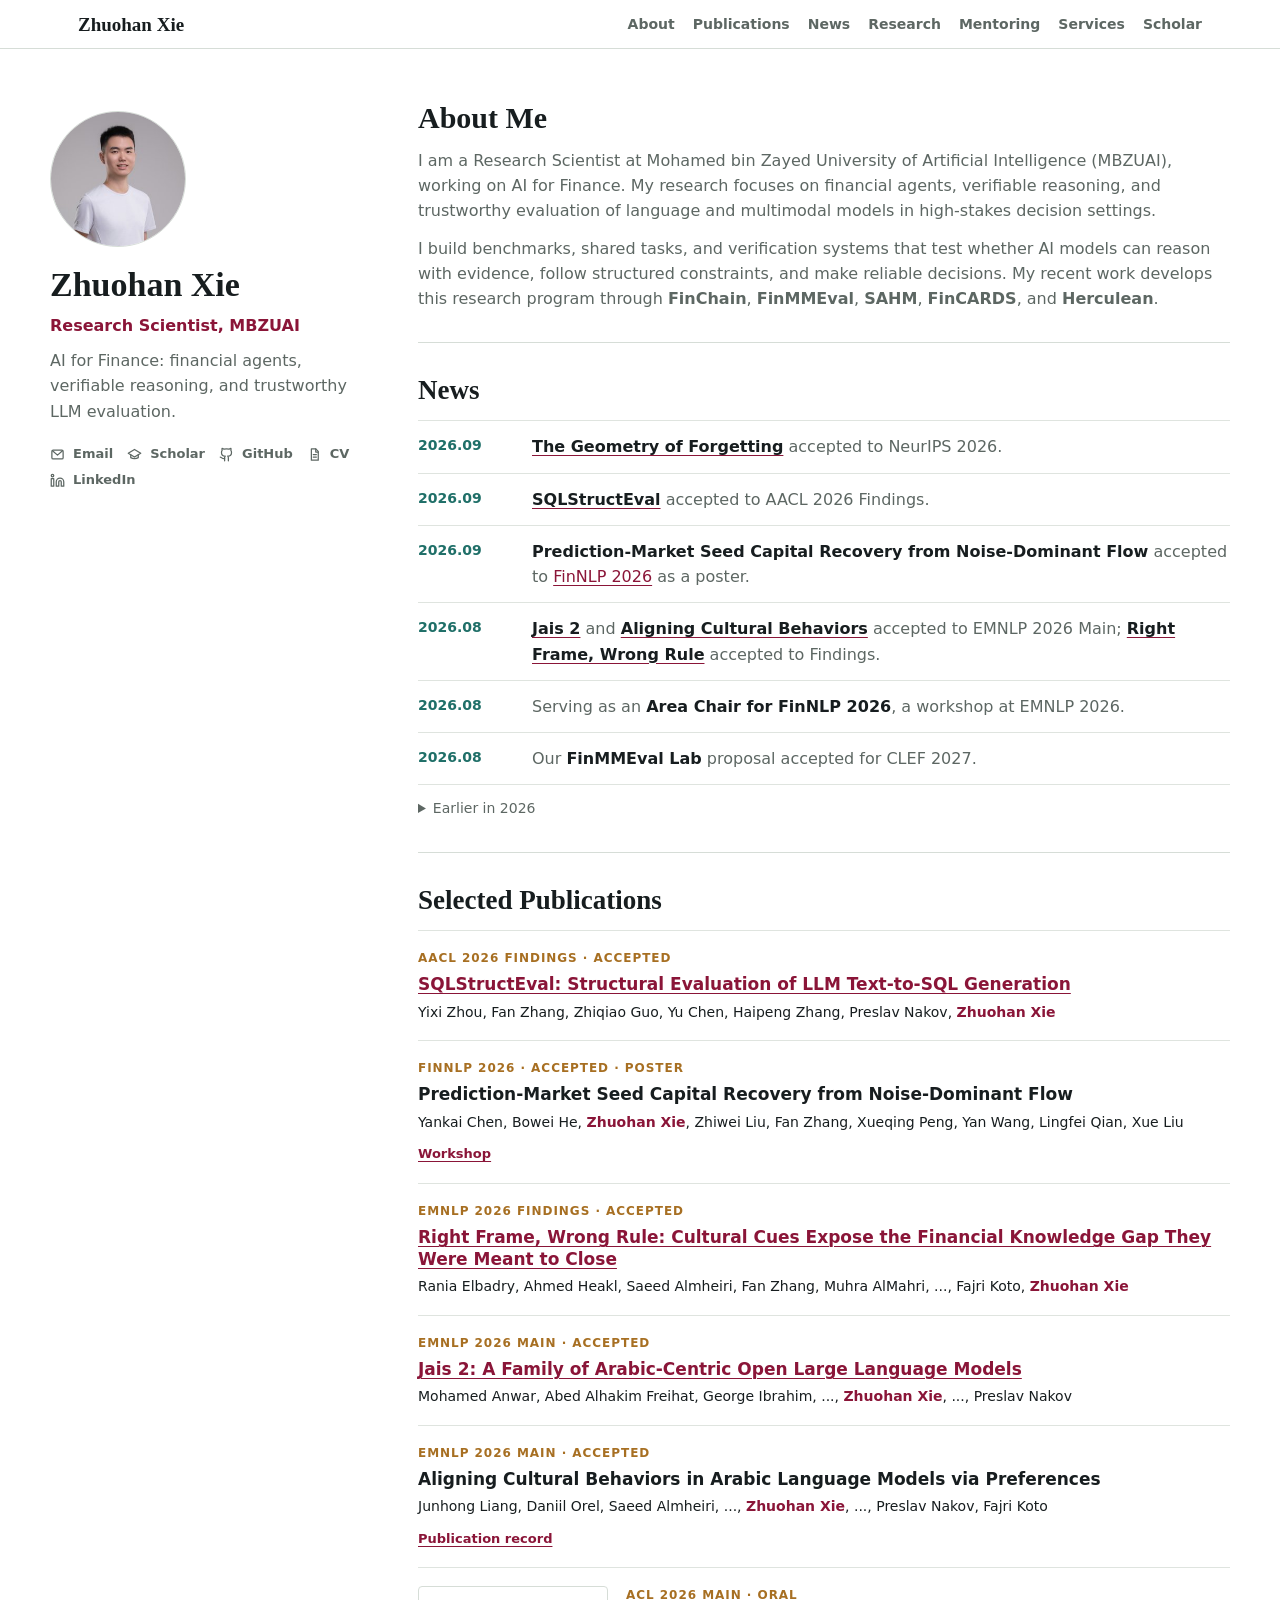
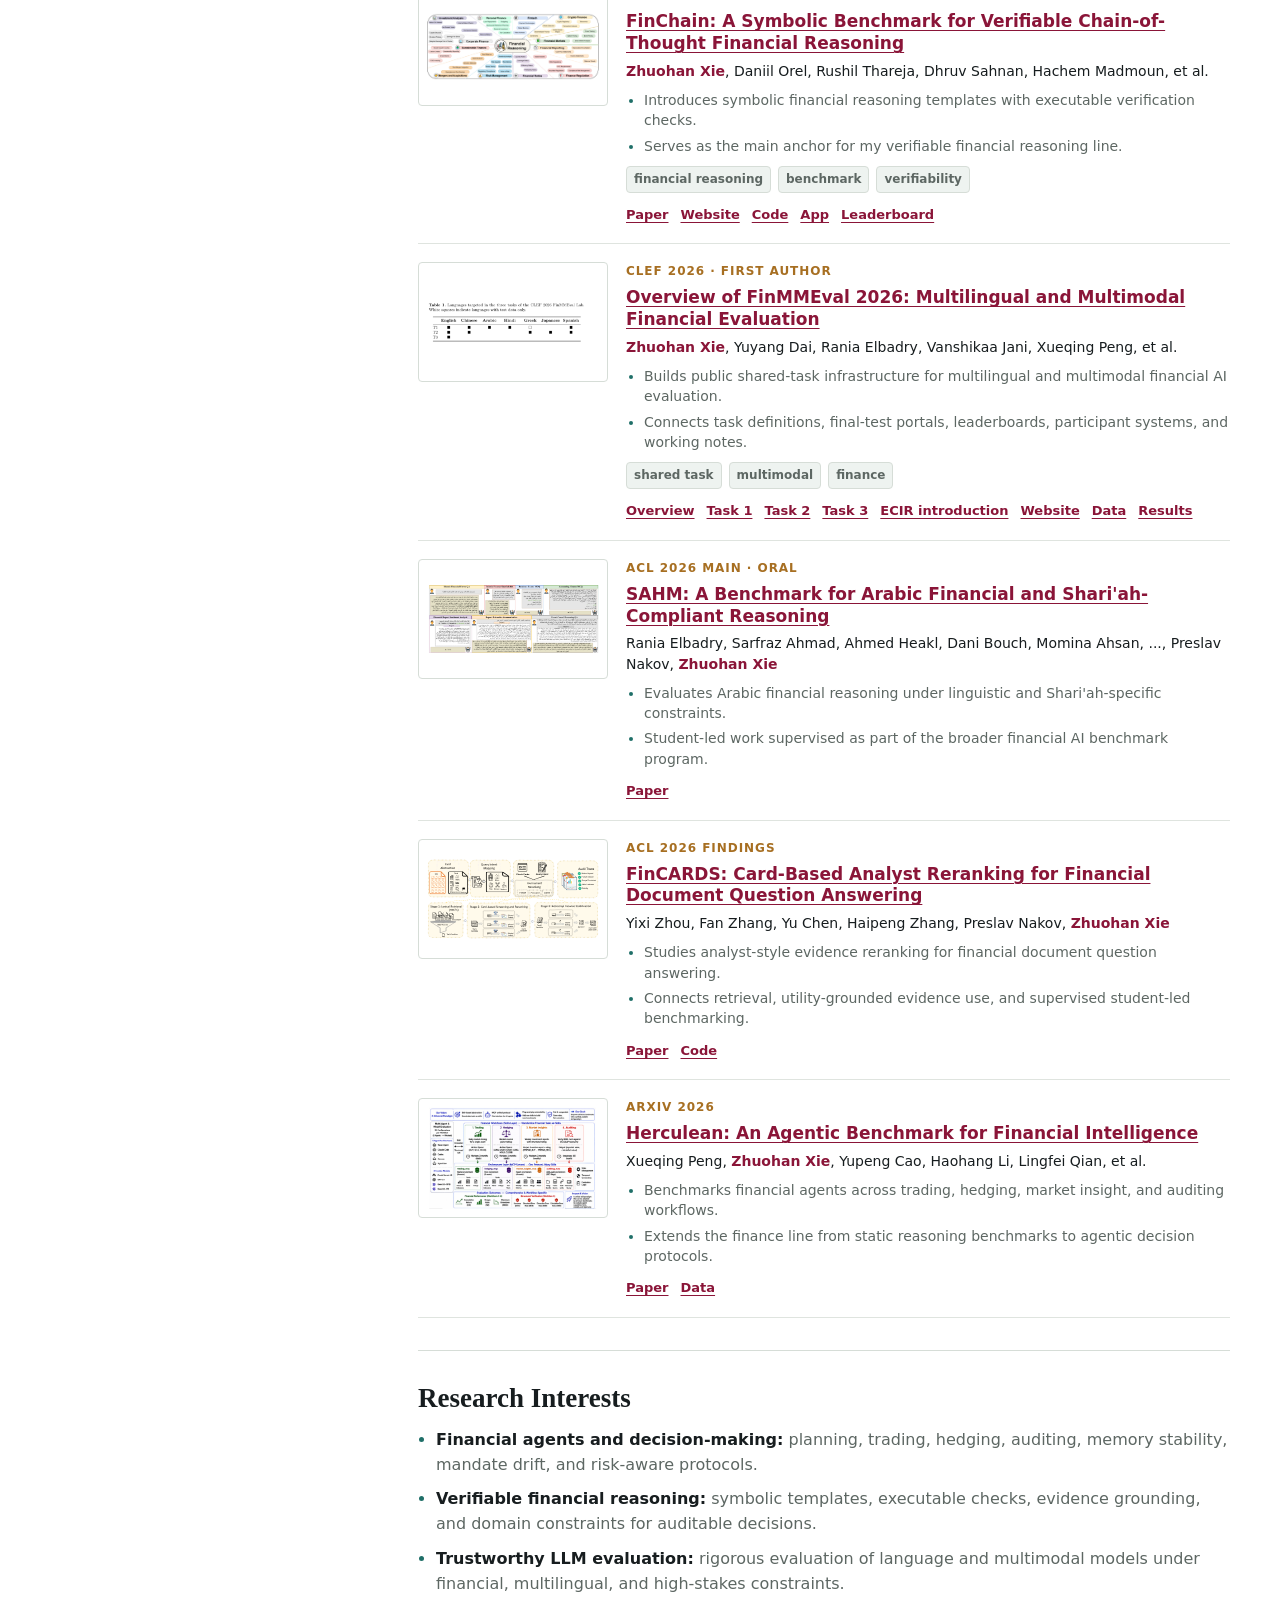
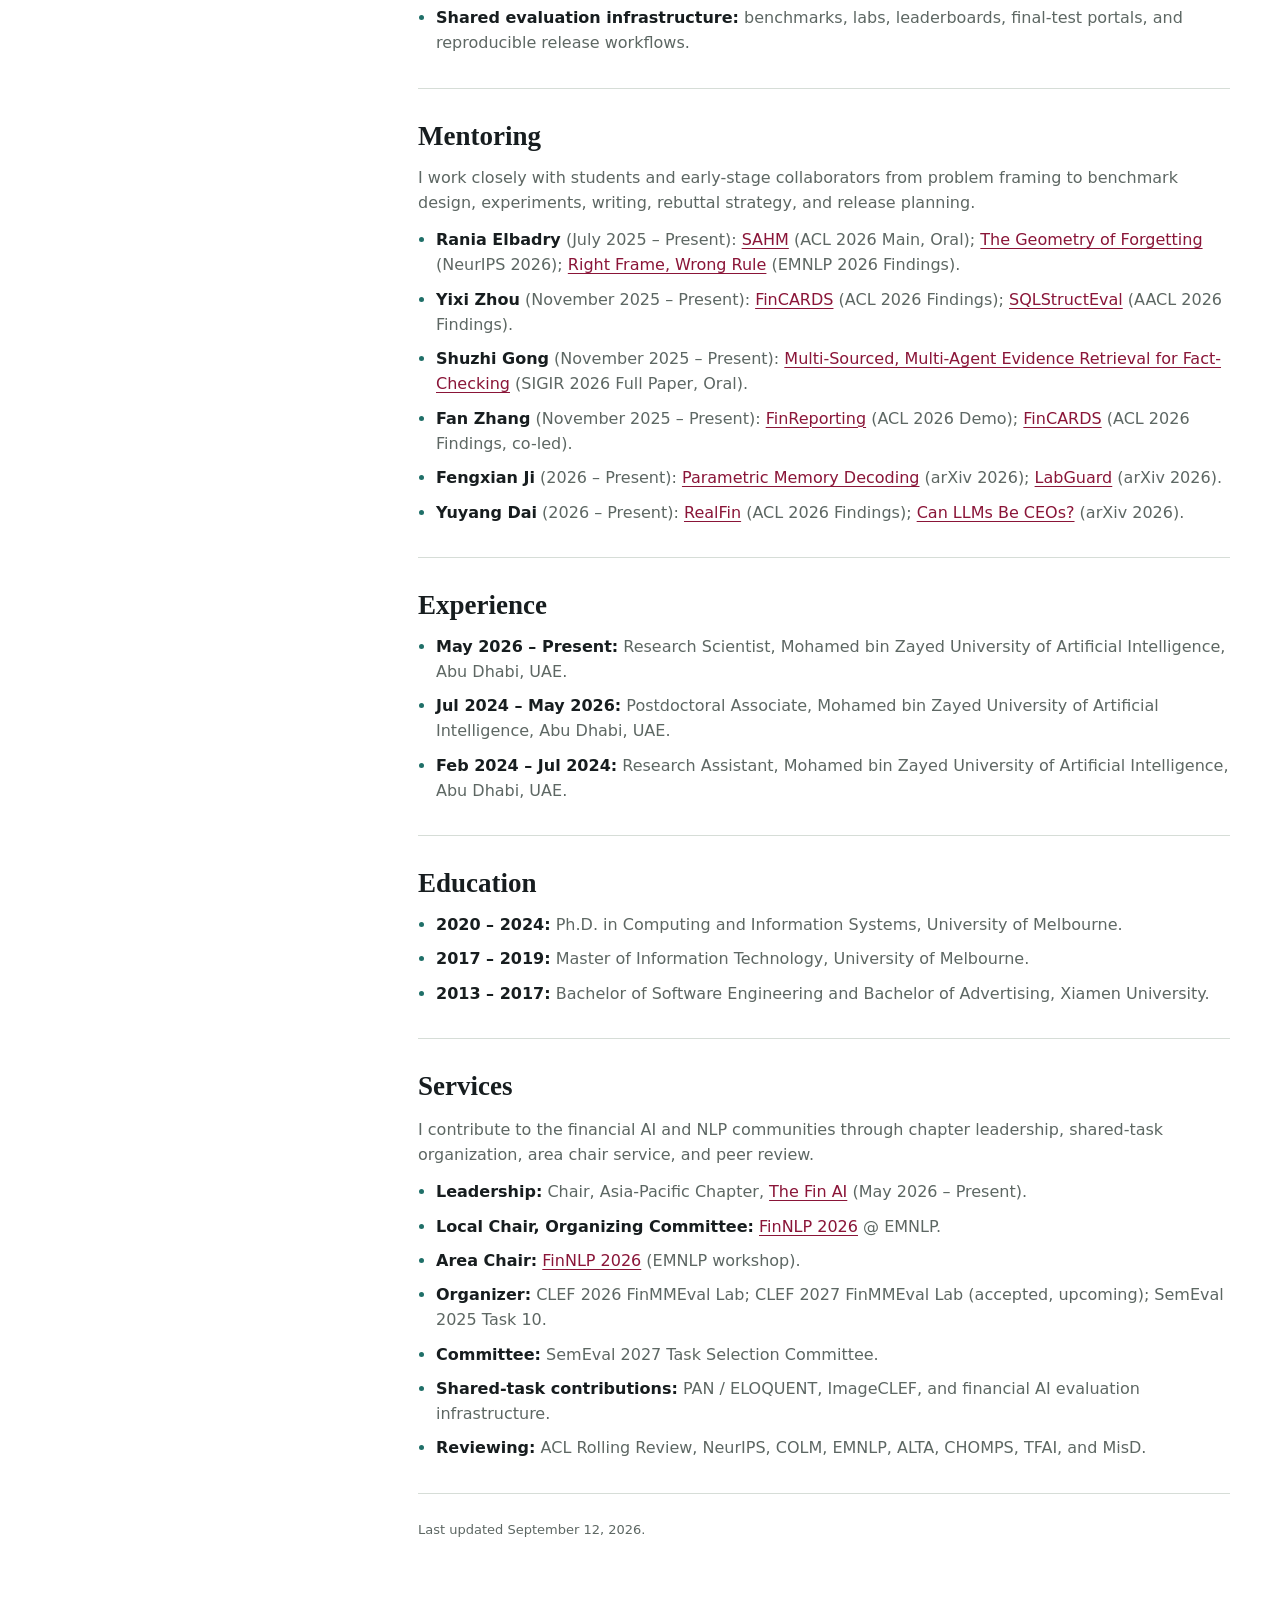
==== index.html @ 1f4ea2a1 "docs: add NeurIPS 2026 Geometry of Forgetting Add news item, adjacent-work entry and mentoring link " ====
<!doctype html>
<html lang="en">
  <head>
    <meta charset="utf-8">
    <meta name="viewport" content="width=device-width, initial-scale=1">
    <title>Zhuohan Xie | Research Scientist at MBZUAI</title>
    <meta name="description" content="Zhuohan Xie is a Research Scientist at MBZUAI working on AI for Finance, financial agents, and trustworthy LLM evaluation.">
    <link rel="canonical" href="https://zhuohanx.github.io/">
    <meta property="og:title" content="Zhuohan Xie | Research Scientist at MBZUAI">
    <meta property="og:description" content="AI for Finance, financial agents, verifiable reasoning, and trustworthy LLM evaluation.">
    <meta property="og:type" content="website">
    <meta property="og:url" content="https://zhuohanx.github.io/">
    <link rel="icon" type="image/png" sizes="16x16" href="assets/favicon-16x16.png?v=20260601">
    <link rel="icon" type="image/png" sizes="32x32" href="assets/favicon-32x32.png?v=20260601">
    <link rel="icon" type="image/png" sizes="512x512" href="assets/favicon-512.png?v=20260601">
    <link rel="apple-touch-icon" sizes="180x180" href="assets/apple-touch-icon.png?v=20260601">
    <link rel="shortcut icon" href="favicon.ico?v=20260601">
    <link rel="stylesheet" href="styles.css?v=20260912-profile">
  </head>
  <body>
    <header class="topbar" aria-label="Site navigation">
      <a class="topbar-name" href="#about">Zhuohan Xie</a>
      <nav class="topbar-links">
        <a href="#about">About</a>
        <a href="#projects">Publications</a>
        <a href="#news">News</a>
        <a href="#research">Research</a>
        <a href="#mentoring">Mentoring</a>
        <a href="#community">Services</a>
        <a href="https://scholar.google.com/citations?user=W9mk-R4AAAAJ&amp;hl=en">Scholar</a>
      </nav>
    </header>

    <div class="site-shell">
      <aside class="profile-panel" aria-label="Profile">
        <img class="portrait" src="assets/profile-scholar.jpg" alt="Portrait of Zhuohan Xie" width="256" height="256">
        <h1>Zhuohan Xie</h1>
        <p class="role">Research Scientist, MBZUAI</p>
        <p class="tagline">AI for Finance: financial agents, verifiable reasoning, and trustworthy LLM evaluation.</p>
        <nav class="profile-links" aria-label="Profile links">
          <a href="mailto:zhuohan.xie18@gmail.com">
            <svg aria-hidden="true" viewBox="0 0 24 24"><path d="m4 6 8 7 8-7"/><rect x="3" y="5" width="18" height="14" rx="2"/></svg>
            <span>Email</span>
          </a>
          <a href="https://scholar.google.com/citations?user=W9mk-R4AAAAJ&amp;hl=en">
            <svg aria-hidden="true" viewBox="0 0 24 24"><path d="M22 10 12 4 2 10l10 6 10-6Z"/><path d="M6 12v5c3 2 9 2 12 0v-5"/></svg>
            <span>Scholar</span>
          </a>
          <a href="https://github.com/ZhuohanX">
            <svg aria-hidden="true" viewBox="0 0 24 24"><path d="M15 22v-4a4.8 4.8 0 0 0-1-3.5c3 0 6-2 6-5.5.08-1.25-.27-2.48-1-3.5.28-1.15.28-2.35 0-3.5 0 0-1 0-3 1.5-2.64-.5-5.36-.5-8 0C6 2 5 2 5 2c-.3 1.15-.3 2.35 0 3.5A5.4 5.4 0 0 0 4 9c0 3.5 3 5.5 6 5.5-.39.49-.68 1.05-.85 1.65-.17.6-.22 1.23-.15 1.85v4"/><path d="M9 18c-4.51 2-5-2-7-2"/></svg>
            <span>GitHub</span>
          </a>
          <a href="assets/Zhuohan_Xie_CV.pdf">
            <svg aria-hidden="true" viewBox="0 0 24 24"><path d="M7 3h7l4 4v14H7z"/><path d="M14 3v5h4M10 12h5M10 16h5"/></svg>
            <span>CV</span>
          </a>
          <a href="https://www.linkedin.com/in/zhuohanxie/">
            <svg aria-hidden="true" viewBox="0 0 24 24"><path d="M16 8a6 6 0 0 1 6 6v7h-4v-7a2 2 0 0 0-4 0v7h-4v-7a6 6 0 0 1 6-6Z"/><rect x="2" y="9" width="4" height="12"/><circle cx="4" cy="4" r="2"/></svg>
            <span>LinkedIn</span>
          </a>
        </nav>

        <nav class="page-nav" aria-label="Page sections">
          <a href="#about">About Me</a>
          <a href="#news">News</a>
          <a href="#projects">Selected Publications</a>
          <a href="#research">Research Interests</a>
          <a href="#experience">Experience</a>
          <a href="#education">Education</a>
          <a href="#mentoring">Mentoring</a>
          <a href="#community">Services</a>
        </nav>
      </aside>

      <main class="content">
        <section class="hero" id="about">
          <h2>About Me</h2>
          <p>
            I am a Research Scientist at Mohamed bin Zayed University of Artificial Intelligence
            (MBZUAI), working on AI for Finance. My research focuses on financial agents,
            verifiable reasoning, and trustworthy evaluation of language and multimodal models
            in high-stakes decision settings.
          </p>
          <p>
            I build benchmarks, shared tasks, and verification systems that test whether AI models
            can reason with evidence, follow structured constraints, and make reliable decisions.
            My recent work develops this research program through
            <strong>FinChain</strong>, <strong>FinMMEval</strong>, <strong>SAHM</strong>,
            <strong>FinCARDS</strong>, and <strong>Herculean</strong>.
          </p>
          <div class="hero-actions" aria-label="Primary links">
            <a href="#research">Research Program</a>
            <a href="#portfolio">Finance Portfolio</a>
          </div>
        </section>

        <section class="section" id="research">
          <h2>Research Interests</h2>
          <ul class="plain-list">
            <li><strong>Financial agents and decision-making:</strong> planning, trading, hedging, auditing, memory stability, mandate drift, and risk-aware protocols.</li>
            <li><strong>Verifiable financial reasoning:</strong> symbolic templates, executable checks, evidence grounding, and domain constraints for auditable decisions.</li>
            <li><strong>Trustworthy LLM evaluation:</strong> rigorous evaluation of language and multimodal models under financial, multilingual, and high-stakes constraints.</li>
            <li><strong>Shared evaluation infrastructure:</strong> benchmarks, labs, leaderboards, final-test portals, and reproducible release workflows.</li>
          </ul>
        </section>

        <section class="section compact-section collaboration-strip" id="collaboration">
          <div class="collab-intro">
            <p class="eyebrow">Collaboration</p>
            <p>Open to focused collaborations that turn evaluation ideas into reusable public assets:</p>
          </div>
          <div class="collab-list compact-collab-list">
            <article>
              <h3>Verifiable finance benchmarks</h3>
              <p>Symbolic templates, executable checks, domain constraints, and metrics that expose reasoning failures.</p>
            </article>
            <article>
              <h3>Financial-agent protocols</h3>
              <p>Decision workflows, paper-trading windows, mandate drift, memory lock-in, and risk-aware diagnostics.</p>
            </article>
            <article>
              <h3>Shared-task infrastructure</h3>
              <p>Lab-style evaluation with participant systems, final-test portals, leaderboards, and working notes.</p>
            </article>
            <article>
              <h3>Analyst workflow benchmarks</h3>
              <p>Document QA, analyst reranking, reporting agents, recommendation, and grounded evaluation for finance.</p>
            </article>
          </div>
        </section>

        <section class="section compact-section" id="news">
          <div class="section-heading">
            <h2>News</h2>
          </div>
          <ul class="news-list">
            <li>
              <time datetime="2026-09">2026.09</time>
              <span><a href="https://openreview.net/forum?id=sZ9wFqGDVd"><strong>The Geometry of Forgetting</strong></a> accepted to NeurIPS 2026.</span>
            </li>
            <li>
              <time datetime="2026-09">2026.09</time>
              <span><a href="https://arxiv.org/abs/2604.06736"><strong>SQLStructEval</strong></a> accepted to AACL 2026 Findings.</span>
            </li>
            <li>
              <time datetime="2026-09">2026.09</time>
              <span><strong>Prediction-Market Seed Capital Recovery from Noise-Dominant Flow</strong> accepted to <a href="https://sigfintech.github.io/finnlp2026/">FinNLP 2026</a> as a poster.</span>
            </li>
            <li>
              <time datetime="2026-08">2026.08</time>
              <span><a href="https://arxiv.org/abs/2608.13580"><strong>Jais 2</strong></a> and <a href="https://www.fajrikoto.com/publications"><strong>Aligning Cultural Behaviors</strong></a> accepted to EMNLP 2026 Main; <a href="https://arxiv.org/abs/2609.00999"><strong>Right Frame, Wrong Rule</strong></a> accepted to Findings.</span>
            </li>
            <li>
              <time datetime="2026-08">2026.08</time>
              <span>Serving as an <strong>Area Chair for FinNLP 2026</strong>, a workshop at EMNLP 2026.</span>
            </li>
            <li>
              <time datetime="2026-08">2026.08</time>
              <span>Our <strong>FinMMEval Lab</strong> proposal accepted for CLEF 2027.</span>
            </li>
          </ul>
          <details class="news-archive">
            <summary>Earlier in 2026</summary>
            <ul class="news-list">
            <li>
              <time datetime="2026-05">2026.05</time>
              <span><strong>FinChain</strong> and <strong>SAHM</strong> accepted to ACL 2026 Main as oral presentations.</span>
            </li>
            <li>
              <time datetime="2026-05">2026.05</time>
              <span><strong>FinCARDS</strong>, <strong>RealFin</strong>, and <strong>Same Claim, Different Judgment</strong> accepted to ACL 2026 Findings.</span>
            </li>
            <li>
              <time datetime="2026-05">2026.05</time>
              <span><strong>Conv-FinRe</strong> accepted to SIGIR 2026, extending the finance line into utility-grounded recommendation.</span>
            </li>
            <li>
              <time datetime="2026-05">2026.05</time>
              <span><strong>FinReporting</strong> accepted to ACL 2026 Demo.</span>
            </li>
            <li>
              <time datetime="2026-05">2026.05</time>
              <span><strong>Herculean</strong> released as an agentic benchmark for financial intelligence.</span>
            </li>
            <li>
              <time datetime="2026-04">2026.04</time>
              <span><strong>FinMMEval</strong> appeared at ECIR 2026 as evaluation infrastructure for AI in finance.</span>
            </li>
            </ul>
          </details>
        </section>

        <section class="section" id="projects">
          <div class="section-heading">
            <h2>Selected Publications</h2>
          </div>

          <div class="project-grid">
            <article class="project-card text-publication">
              <div>
                <p class="project-kicker">AACL 2026 Findings · Accepted</p>
                <h3><a href="https://arxiv.org/abs/2604.06736">SQLStructEval: Structural Evaluation of LLM Text-to-SQL Generation</a></h3>
                <p class="authors">Yixi Zhou, Fan Zhang, Zhiqiao Guo, Yu Chen, Haipeng Zhang, Preslav Nakov, <strong>Zhuohan Xie</strong></p>
              </div>
            </article>
            <article class="project-card text-publication">
              <div>
                <p class="project-kicker">FinNLP 2026 · Accepted · Poster</p>
                <h3>Prediction-Market Seed Capital Recovery from Noise-Dominant Flow</h3>
                <p class="authors">Yankai Chen, Bowei He, <strong>Zhuohan Xie</strong>, Zhiwei Liu, Fan Zhang, Xueqing Peng, Yan Wang, Lingfei Qian, Xue Liu</p>
                <div class="project-links"><a href="https://sigfintech.github.io/finnlp2026/">Workshop</a></div>
              </div>
            </article>
            <article class="project-card text-publication">
              <div>
                <p class="project-kicker">EMNLP 2026 Findings · Accepted</p>
                <h3><a href="https://arxiv.org/abs/2609.00999">Right Frame, Wrong Rule: Cultural Cues Expose the Financial Knowledge Gap They Were Meant to Close</a></h3>
                <p class="authors">Rania Elbadry, Ahmed Heakl, Saeed Almheiri, Fan Zhang, Muhra AlMahri, ..., Fajri Koto, <strong>Zhuohan Xie</strong></p>
              </div>
            </article>
            <article class="project-card text-publication">
              <div>
                <p class="project-kicker">EMNLP 2026 Main · Accepted</p>
                <h3><a href="https://arxiv.org/abs/2608.13580">Jais 2: A Family of Arabic-Centric Open Large Language Models</a></h3>
                <p class="authors">Mohamed Anwar, Abed Alhakim Freihat, George Ibrahim, ..., <strong>Zhuohan Xie</strong>, ..., Preslav Nakov</p>
              </div>
            </article>
            <article class="project-card text-publication">
              <div>
                <p class="project-kicker">EMNLP 2026 Main · Accepted</p>
                <h3>Aligning Cultural Behaviors in Arabic Language Models via Preferences</h3>
                <p class="authors">Junhong Liang, Daniil Orel, Saeed Almheiri, ..., <strong>Zhuohan Xie</strong>, ..., Preslav Nakov, Fajri Koto</p>
                <div class="project-links"><a href="https://www.fajrikoto.com/publications">Publication record</a></div>
              </div>
            </article>
            <article class="project-card featured-project">
              <img src="assets/paper-figures/finchain-taxonomy.png" alt="FinChain taxonomy figure" loading="lazy">
              <div>
                <p class="project-kicker">ACL 2026 Main · Oral</p>
                <h3><a href="https://arxiv.org/abs/2506.02515">FinChain: A Symbolic Benchmark for Verifiable Chain-of-Thought Financial Reasoning</a></h3>
                <p class="authors"><strong>Zhuohan Xie</strong>, Daniil Orel, Rushil Thareja, Dhruv Sahnan, Hachem Madmoun, et al.</p>
                <ul class="contribution-list">
                  <li>Introduces symbolic financial reasoning templates with executable verification checks.</li>
                  <li>Serves as the main anchor for my verifiable financial reasoning line.</li>
                </ul>
                <div class="tag-row">
                  <span>financial reasoning</span>
                  <span>benchmark</span>
                  <span>verifiability</span>
                </div>
                <div class="project-links">
                  <a href="https://arxiv.org/abs/2506.02515">Paper</a>
                  <a href="https://mbzuai-nlp.github.io/finchain/">Website</a>
                  <a href="https://github.com/mbzuai-nlp/finchain">Code</a>
                  <a href="https://huggingface.co/spaces/Usmansafder/finchain-space">App</a>
                  <a href="https://mbzuai-nlp.github.io/finchain/leaderboard.html">Leaderboard</a>
                </div>
              </div>
            </article>

            <article class="project-card featured-project">
              <img src="assets/paper-figures/finmmeval-task-matrix.png" alt="FinMMEval multilingual task matrix" loading="lazy">
              <div>
                <p class="project-kicker">CLEF 2026 · First author</p>
                <h3><a href="https://scholar.google.com/citations?view_op=view_citation&amp;user=W9mk-R4AAAAJ&amp;citation_for_view=W9mk-R4AAAAJ:bFI3QPDXJZMC">Overview of FinMMEval 2026: Multilingual and Multimodal Financial Evaluation</a></h3>
                <p class="authors"><strong>Zhuohan Xie</strong>, Yuyang Dai, Rania Elbadry, Vanshikaa Jani, Xueqing Peng, et al.</p>
                <ul class="contribution-list">
                  <li>Builds public shared-task infrastructure for multilingual and multimodal financial AI evaluation.</li>
                  <li>Connects task definitions, final-test portals, leaderboards, participant systems, and working notes.</li>
                </ul>
                <div class="tag-row">
                  <span>shared task</span>
                  <span>multimodal</span>
                  <span>finance</span>
                </div>
                <div class="project-links">
                  <a href="https://scholar.google.com/citations?view_op=view_citation&amp;user=W9mk-R4AAAAJ&amp;citation_for_view=W9mk-R4AAAAJ:bFI3QPDXJZMC">Overview</a>
                  <a href="https://arxiv.org/abs/2607.19856">Task 1</a>
                  <a href="https://arxiv.org/abs/2607.19867">Task 2</a>
                  <a href="https://clef-staging.pages.dev/paper186.pdf">Task 3</a>
                  <a href="https://arxiv.org/abs/2602.10886">ECIR introduction</a>
                  <a href="https://mbzuai-nlp.github.io/CLEF-2026-FinMMEval-Lab/">Website</a>
                  <a href="https://huggingface.co/collections/MBZUAI/finmmeval-lab-clef2026">Data</a>
                  <a href="https://mbzuai-nlp.github.io/CLEF-2026-FinMMEval-Lab/results.html">Results</a>
                </div>
              </div>
            </article>

            <article class="project-card">
              <img src="assets/paper-figures/sahm-task-examples.png" alt="SAHM Arabic financial task examples" loading="lazy">
              <div>
                <p class="project-kicker">ACL 2026 Main · Oral</p>
                <h3><a href="https://arxiv.org/abs/2604.19098">SAHM: A Benchmark for Arabic Financial and Shari'ah-Compliant Reasoning</a></h3>
                <p class="authors">Rania Elbadry, Sarfraz Ahmad, Ahmed Heakl, Dani Bouch, Momina Ahsan, ..., Preslav Nakov, <strong>Zhuohan Xie</strong></p>
                <ul class="contribution-list">
                  <li>Evaluates Arabic financial reasoning under linguistic and Shari'ah-specific constraints.</li>
                  <li>Student-led work supervised as part of the broader financial AI benchmark program.</li>
                </ul>
                <div class="project-links">
                  <a href="https://arxiv.org/abs/2604.19098">Paper</a>
                </div>
              </div>
            </article>

            <article class="project-card">
              <img src="assets/paper-figures/fincards-pipeline.svg" alt="FinCARDS pipeline figure" loading="lazy">
              <div>
                <p class="project-kicker">ACL 2026 Findings</p>
                <h3><a href="https://arxiv.org/abs/2601.06992">FinCARDS: Card-Based Analyst Reranking for Financial Document Question Answering</a></h3>
                <p class="authors">Yixi Zhou, Fan Zhang, Yu Chen, Haipeng Zhang, Preslav Nakov, <strong>Zhuohan Xie</strong></p>
                <ul class="contribution-list">
                  <li>Studies analyst-style evidence reranking for financial document question answering.</li>
                  <li>Connects retrieval, utility-grounded evidence use, and supervised student-led benchmarking.</li>
                </ul>
                <div class="project-links">
                  <a href="https://arxiv.org/abs/2601.06992">Paper</a>
                  <a href="https://github.com/XanderZhou2022/FINCARDS">Code</a>
                </div>
              </div>
            </article>

            <article class="project-card">
              <img src="assets/paper-figures/herculean-workflow.png" alt="Herculean workflow figure" loading="lazy">
              <div>
                <p class="project-kicker">arXiv 2026</p>
                <h3><a href="https://arxiv.org/abs/2605.14355">Herculean: An Agentic Benchmark for Financial Intelligence</a></h3>
                <p class="authors">Xueqing Peng, <strong>Zhuohan Xie</strong>, Yupeng Cao, Haohang Li, Lingfei Qian, et al.</p>
                <ul class="contribution-list">
                  <li>Benchmarks financial agents across trading, hedging, market insight, and auditing workflows.</li>
                  <li>Extends the finance line from static reasoning benchmarks to agentic decision protocols.</li>
                </ul>
                <div class="project-links">
                  <a href="https://arxiv.org/abs/2605.14355">Paper</a>
                  <a href="https://huggingface.co/datasets/TheFinAI/Herculean">Data</a>
                </div>
              </div>
            </article>
          </div>
        </section>

        <section class="section" id="portfolio">
          <div class="section-heading">
            <p class="eyebrow">Portfolio</p>
            <h2>Financial AI work by program pillar</h2>
          </div>
          <p class="section-note">
            Each project is positioned as either a flagship anchor, a supporting asset, or an
            infrastructure component. The goal is cumulative ownership of a research line, not a
            loose pile of finance papers.
          </p>
          <div class="program-map">
            <article>
              <h3>Verifiable financial reasoning</h3>
              <ul>
                <li><a href="https://arxiv.org/abs/2506.02515">FinChain</a><span>ACL 2026 Main, Oral</span></li>
                <li><a href="https://arxiv.org/abs/2604.19098">SAHM</a><span>ACL 2026 Main, Oral</span></li>
                <li><span class="paper-title">Culture-aware financial reasoning</span><span>ongoing</span></li>
              </ul>
            </article>
            <article>
              <h3>Evidence-grounded analyst workflows</h3>
              <ul>
                <li><a href="https://arxiv.org/abs/2601.06992">FinCARDS</a><span>ACL 2026 Findings</span></li>
                <li><a href="https://arxiv.org/abs/2604.05966">FinReporting</a><span>ACL 2026 Demo · last author</span></li>
                <li><a href="https://arxiv.org/abs/2602.07096">RealFin</a><span>ACL 2026 Findings</span></li>
                <li><a href="https://arxiv.org/abs/2602.16990">Conv-FinRe</a><span>SIGIR 2026</span></li>
                <li><span class="paper-title">Document-grounded finance evaluation</span><span>ongoing</span></li>
              </ul>
            </article>
            <article>
              <h3>Financial agents and decision protocols</h3>
              <ul>
                <li><a href="https://arxiv.org/abs/2605.14355">Herculean</a><span>agentic financial intelligence</span></li>
                <li><span class="paper-title">Agent mandate stability</span><span>ongoing</span></li>
                <li><span class="paper-title">Strategic decision agents</span><span>ongoing</span></li>
              </ul>
            </article>
            <article>
              <h3>Community evaluation infrastructure</h3>
              <ul>
                <li><a href="https://arxiv.org/abs/2602.10886">FinMMEval</a><span>CLEF 2026 Lab / ECIR 2026</span></li>
                <li><a href="https://mbzuai-nlp.github.io/CLEF-2026-FinMMEval-Lab/results.html">FinMMEval leaderboards</a><span>Task 1/2/3 results and live evaluation</span></li>
                <li><span class="paper-title">Financial intelligence challenge planning</span><span>competition and shared-task planning</span></li>
              </ul>
            </article>
          </div>
        </section>

        <section class="section" id="publications">
          <div class="section-heading">
            <p class="eyebrow">Publications</p>
            <h2>Selected publications in AI for Finance</h2>
          </div>
          <ol class="publication-list">
            <li>
              <a href="https://arxiv.org/abs/2506.02515">FinChain: A Symbolic Benchmark for Verifiable Chain-of-Thought Financial Reasoning</a>
              <span>ACL 2026 Main, Oral · first author</span>
            </li>
            <li>
              <a href="https://arxiv.org/abs/2602.10886">The CLEF-2026 FinMMEval Lab: Multilingual and Multimodal Evaluation of Financial AI Systems</a>
              <span>ECIR 2026 · first author / organizer</span>
            </li>
            <li>
              <a href="https://arxiv.org/abs/2604.19098">SAHM: A Benchmark for Arabic Financial and Shari'ah-Compliant Reasoning</a>
              <span>ACL 2026 Main, Oral · last author</span>
            </li>
            <li>
              <a href="https://arxiv.org/abs/2605.14355">Herculean: An Agentic Benchmark for Financial Intelligence</a>
              <span>arXiv 2026 · financial agent benchmark</span>
            </li>
            <li>
              <a href="https://arxiv.org/abs/2601.06992">FinCARDS: Card-Based Analyst Reranking for Financial Document Question Answering</a>
              <span>ACL 2026 Findings · last author</span>
            </li>
            <li>
              <a href="https://arxiv.org/abs/2602.07096">RealFin: How Well Do LLMs Reason About Finance When Users Leave Things Unsaid?</a>
              <span>ACL 2026 Findings</span>
            </li>
            <li>
              <a href="https://arxiv.org/abs/2601.05403">Same Claim, Different Judgment: Benchmarking Scenario-Induced Bias in Multilingual Financial Misinformation Detection</a>
              <span>ACL 2026 Findings</span>
            </li>
            <li>
              <a href="https://arxiv.org/abs/2604.05966">FinReporting: An Agentic Workflow for Localized Reporting of Cross-Jurisdiction Financial Disclosures</a>
              <span>ACL 2026 Demo · last author</span>
            </li>
            <li>
              <a href="https://arxiv.org/abs/2602.16990">Conv-FinRe: A Conversational and Longitudinal Benchmark for Utility-Grounded Financial Recommendation</a>
              <span>SIGIR 2026</span>
            </li>
          </ol>
          <p class="more-link"><a href="https://scholar.google.com/citations?user=W9mk-R4AAAAJ&hl=en">Full publication list on Google Scholar</a></p>
        </section>

        <section class="section compact-section" id="other-work">
          <div class="section-heading">
            <p class="eyebrow">Other Work</p>
            <h2>Adjacent trustworthy AI work</h2>
          </div>
          <p class="section-note">
            Work in fact-checking, evidence retrieval, model knowledge, and text generation/evaluation supplies
            the broader trustworthy-AI foundation behind the finance program.
          </p>
          <ul class="compact-publications">
            <li><a href="https://openreview.net/forum?id=sZ9wFqGDVd">The Geometry of Forgetting: Temporal Knowledge Drift as an Independent Axis in LLM Representations</a><span>NeurIPS 2026 · last author</span></li>
            <li><a href="https://aclanthology.org/2025.findings-naacl.158/">FIRE: Fact-checking with Iterative Retrieval and Verification</a><span>NAACL 2025 Findings · first author</span></li>
            <li><a href="https://arxiv.org/abs/2603.00267">Multi-Sourced, Multi-Agent Evidence Retrieval for Fact-Checking</a><span>SIGIR 2026, Oral · last author</span></li>
            <li><a href="https://aclanthology.org/2023.inlg-main.23/">The Next Chapter: A Study of Large Language Models in Storytelling</a><span>INLG 2023 · first author</span></li>
          </ul>
        </section>

        <section class="section" id="mentoring">
          <h2>Mentoring</h2>
          <p>
            I work closely with students and early-stage collaborators from problem framing to benchmark design,
            experiments, writing, rebuttal strategy, and release planning.
          </p>
          <ul class="plain-list">
            <li><strong>Rania Elbadry</strong> (July 2025 – Present): <a href="https://aclanthology.org/2026.acl-long.1593/">SAHM</a> (ACL 2026 Main, Oral); <a href="https://openreview.net/forum?id=sZ9wFqGDVd">The Geometry of Forgetting</a> (NeurIPS 2026); <a href="https://arxiv.org/abs/2609.00999">Right Frame, Wrong Rule</a> (EMNLP 2026 Findings).</li>
            <li><strong>Yixi Zhou</strong> (November 2025 – Present): <a href="https://aclanthology.org/2026.findings-acl.1244/">FinCARDS</a> (ACL 2026 Findings); <a href="https://arxiv.org/abs/2604.06736">SQLStructEval</a> (AACL 2026 Findings).</li>
            <li><strong>Shuzhi Gong</strong> (November 2025 – Present): <a href="https://doi.org/10.1145/3805712.3809686">Multi-Sourced, Multi-Agent Evidence Retrieval for Fact-Checking</a> (SIGIR 2026 Full Paper, Oral).</li>
            <li><strong>Fan Zhang</strong> (November 2025 – Present): <a href="https://aclanthology.org/2026.acl-demo.71/">FinReporting</a> (ACL 2026 Demo); <a href="https://aclanthology.org/2026.findings-acl.1244/">FinCARDS</a> (ACL 2026 Findings, co-led).</li>
            <li><strong>Fengxian Ji</strong> (2026 – Present): <a href="https://arxiv.org/abs/2607.04118">Parametric Memory Decoding</a> (arXiv 2026); <a href="https://arxiv.org/abs/2606.31045">LabGuard</a> (arXiv 2026).</li>
            <li><strong>Yuyang Dai</strong> (2026 – Present): <a href="https://aclanthology.org/2026.findings-acl.1255/">RealFin</a> (ACL 2026 Findings); <a href="https://arxiv.org/abs/2606.17459">Can LLMs Be CEOs?</a> (arXiv 2026).</li>
          </ul>
        </section>

        <section class="section" id="experience">
          <h2>Experience</h2>
          <ul class="plain-list">
            <li><strong>May 2026 – Present:</strong> Research Scientist, Mohamed bin Zayed University of Artificial Intelligence, Abu Dhabi, UAE.</li>
            <li><strong>Jul 2024 – May 2026:</strong> Postdoctoral Associate, Mohamed bin Zayed University of Artificial Intelligence, Abu Dhabi, UAE.</li>
            <li><strong>Feb 2024 – Jul 2024:</strong> Research Assistant, Mohamed bin Zayed University of Artificial Intelligence, Abu Dhabi, UAE.</li>
          </ul>
        </section>

        <section class="section" id="education">
          <h2>Education</h2>
          <ul class="plain-list">
            <li><strong>2020 – 2024:</strong> Ph.D. in Computing and Information Systems, University of Melbourne.</li>
            <li><strong>2017 – 2019:</strong> Master of Information Technology, University of Melbourne.</li>
            <li><strong>2013 – 2017:</strong> Bachelor of Software Engineering and Bachelor of Advertising, Xiamen University.</li>
          </ul>
        </section>

        <section class="section compact-section" id="community">
          <div class="section-heading">
            <h2>Services</h2>
          </div>
          <p>
            I contribute to the financial AI and NLP communities through chapter leadership,
            shared-task organization, area chair service, and peer review.
          </p>
          <ul class="plain-list">
            <li><strong>Leadership:</strong> Chair, Asia-Pacific Chapter, <a href="https://thefin.ai/leadership.html">The Fin AI</a> (May 2026 – Present).</li>
            <li><strong>Local Chair, Organizing Committee:</strong> <a href="https://sigfintech.github.io/finnlp2026/#organizers">FinNLP 2026</a> @ EMNLP.</li>
            <li><strong>Area Chair:</strong> <a href="https://sigfintech.github.io/finnlp2026/">FinNLP 2026</a> (EMNLP workshop).</li>
            <li><strong>Organizer:</strong> CLEF 2026 FinMMEval Lab; CLEF 2027 FinMMEval Lab (accepted, upcoming); SemEval 2025 Task 10.</li>
            <li><strong>Committee:</strong> SemEval 2027 Task Selection Committee.</li>
            <li><strong>Shared-task contributions:</strong> PAN / ELOQUENT, ImageCLEF, and financial AI evaluation infrastructure.</li>
            <li><strong>Reviewing:</strong> ACL Rolling Review, NeurIPS, COLM, EMNLP, ALTA, CHOMPS, TFAI, and MisD.</li>
          </ul>
        </section>

        <footer class="footer">
          <p>Last updated September 12, 2026.</p>
        </footer>
      </main>
    </div>
  </body>
</html>
---- styles.css ----
:root {
  --bg: #ffffff;
  --paper: #ffffff;
  --paper-tint: #eef3f0;
  --ink: #171d1f;
  --muted: #5d6763;
  --line: #d6ddd7;
  --accent: #8a1538;
  --accent-dark: #5f0f28;
  --teal: #1f6f68;
  --gold: #a76f22;
  --shadow: 0 18px 44px rgba(28, 40, 35, 0.08);
}

* {
  box-sizing: border-box;
}

html {
  scroll-behavior: smooth;
}

body {
  margin: 0;
  overflow-x: hidden;
  background: var(--bg);
  color: var(--ink);
  font-family: Inter, ui-sans-serif, system-ui, -apple-system, BlinkMacSystemFont, "Segoe UI", sans-serif;
  font-size: 16px;
  line-height: 1.58;
}

a {
  color: var(--accent);
  text-decoration-thickness: 1px;
  text-underline-offset: 3px;
}

a:hover {
  color: var(--accent-dark);
}

.topbar {
  position: sticky;
  top: 0;
  z-index: 20;
  display: flex;
  align-items: center;
  justify-content: space-between;
  gap: 24px;
  padding: 13px max(28px, calc((100vw - 1180px) / 2 + 28px));
  border-bottom: 1px solid var(--line);
  background: rgba(255, 255, 255, 0.96);
  backdrop-filter: blur(12px);
}

.topbar-name {
  color: var(--ink);
  font-family: Georgia, "Times New Roman", serif;
  font-size: 19px;
  font-weight: 800;
  line-height: 1;
  text-decoration: none;
  white-space: nowrap;
}

.topbar-links {
  display: flex;
  flex-wrap: wrap;
  gap: 8px 18px;
  justify-content: flex-end;
}

.topbar-links a {
  color: var(--muted);
  font-size: 14px;
  font-weight: 760;
  text-decoration: none;
}

.topbar-links a:hover {
  color: var(--accent);
  text-decoration: underline;
  text-underline-offset: 3px;
}

.site-shell {
  display: grid;
  grid-template-columns: minmax(250px, 320px) minmax(0, 1fr);
  gap: 48px;
  width: min(1180px, calc(100% - 56px));
  margin: 0 auto;
  padding: 44px 0 68px;
}

.profile-panel {
  position: sticky;
  top: 24px;
  align-self: start;
  min-width: 0;
  padding: 18px 4px 18px 0;
  border: 1px solid var(--line);
  border-width: 0 0 0 0;
  border-radius: 0;
  background: transparent;
  box-shadow: none;
}

.portrait {
  display: block;
  width: 136px;
  height: 136px;
  margin: 0 0 20px;
  border: 1px solid var(--line);
  border-radius: 50%;
  object-fit: cover;
  object-position: center;
}

.profile-panel h1 {
  margin: 0;
  font-family: Georgia, "Times New Roman", serif;
  font-size: 34px;
  line-height: 1.05;
  letter-spacing: 0;
}

.role {
  margin: 10px 0 0;
  color: var(--accent);
  font-weight: 750;
}

.tagline {
  margin: 10px 0 20px;
  color: var(--muted);
}

.profile-note {
  margin: -6px 0 20px;
  padding: 10px 0 0;
  border-top: 1px solid var(--line);
  color: var(--teal);
  font-size: 13px;
  font-weight: 720;
  line-height: 1.45;
}

.profile-links {
  display: flex;
  flex-wrap: wrap;
  gap: 6px 14px;
  margin: 4px 0 18px;
}

.profile-links a,
.hero-actions a {
  display: inline-flex;
  align-items: center;
  gap: 8px;
  justify-content: flex-start;
  min-height: 0;
  padding: 0;
  border: 0;
  border-radius: 0;
  background: transparent;
  color: var(--muted);
  font-size: 13px;
  font-weight: 680;
  text-decoration: none;
}

.profile-links svg {
  width: 15px;
  height: 15px;
  flex: 0 0 auto;
  fill: none;
  stroke: currentColor;
  stroke-linecap: round;
  stroke-linejoin: round;
  stroke-width: 2;
}

.profile-links a:hover,
.hero-actions a:hover {
  color: var(--accent);
  text-decoration: underline;
  text-underline-offset: 3px;
}

.page-nav {
  display: none;
  gap: 8px;
  margin-top: 0;
  padding-top: 20px;
  border-top: 1px solid var(--line);
}

.page-nav a {
  color: var(--muted);
  font-size: 14px;
  font-weight: 720;
  text-decoration: none;
}

.page-nav a:hover {
  color: var(--accent);
}

.content {
  display: flex;
  flex-direction: column;
  min-width: 0;
}

#about {
  order: 1;
}

#news {
  order: 2;
}

#projects {
  order: 3;
}

#research {
  order: 4;
}

#mentoring {
  order: 5;
}

#experience {
  order: 6;
}

#education {
  order: 7;
}

#community {
  order: 8;
}

#collaboration,
#portfolio,
#publications,
#other-work {
  display: none;
}

.hero {
  padding: 8px 0 30px;
  border-bottom: 1px solid var(--line);
}

.hero h2 {
  max-width: 860px;
  margin: 0;
  font-family: Georgia, "Times New Roman", serif;
  font-size: 30px;
  line-height: 1.16;
  letter-spacing: 0;
  overflow-wrap: break-word;
}

.section h2 {
  max-width: 760px;
  margin: 0;
  font-family: Georgia, "Times New Roman", serif;
  font-size: 27px;
  line-height: 1.18;
  letter-spacing: 0;
  overflow-wrap: break-word;
}

.hero p,
.section p {
  max-width: 840px;
  margin: 12px 0 0;
  color: var(--muted);
}

.hero-actions {
  display: none;
  flex-wrap: wrap;
  gap: 10px;
  margin-top: 20px;
}

.hero-actions a:first-child {
  border-color: var(--accent);
  background: var(--accent);
  color: #fff;
}

.hero-actions a:first-child:hover {
  background: var(--accent-dark);
}

.section {
  padding: 32px 0;
  border-bottom: 1px solid var(--line);
}

.about-section p,
.hero p {
  max-width: 840px;
}

.compact-section {
  padding-bottom: 32px;
}

.collaboration-strip {
  padding-top: 24px;
}

.section-heading {
  margin-bottom: 14px;
}

.section-note {
  max-width: 820px;
  margin: -2px 0 18px !important;
  color: var(--muted);
  font-size: 15px;
}

.program-thesis {
  display: grid;
  gap: 10px;
  max-width: 840px;
  margin: -2px 0 18px;
  padding-left: 16px;
  border-left: 3px solid var(--teal);
}

.program-thesis p {
  margin: 0 !important;
  color: var(--muted);
}

.program-thesis strong {
  color: var(--ink);
  font-weight: 780;
}

.eyebrow {
  margin: 0 0 8px !important;
  color: var(--teal) !important;
  font-size: 11px;
  font-weight: 800;
  letter-spacing: 0.08em;
  text-transform: uppercase;
}

.directions,
.community-grid,
.mentoring-grid,
.collab-list,
.program-map {
  display: grid;
  grid-template-columns: repeat(2, minmax(0, 1fr));
  gap: 14px;
}

.directions article,
.community-grid article,
.mentoring-grid article,
.collab-list article,
.program-map article {
  min-height: 128px;
  padding: 15px;
  border: 1px solid var(--line);
  border-radius: 4px;
  background: rgba(255, 255, 255, 0.62);
}

.directions span {
  display: block;
  margin-bottom: 14px;
  color: var(--teal);
  font-size: 13px;
  font-weight: 850;
}

.directions h3,
.community-grid h3,
.mentoring-grid h3,
.collab-list h3,
.program-map h3,
.project-card h3 {
  margin: 0;
  font-size: 17px;
  line-height: 1.28;
}

.directions p,
.community-grid p,
.mentoring-grid p,
.collab-list p,
.program-map p,
.project-card p {
  margin: 8px 0 0;
  color: var(--muted);
  font-size: 14px;
}

.directions .pillar-assets {
  color: var(--teal);
  font-size: 13px;
  font-weight: 740;
}

.collab-list article {
  min-height: 128px;
  background: rgba(255, 255, 255, 0.62);
}

.collab-intro {
  display: flex;
  flex-wrap: wrap;
  gap: 8px 14px;
  align-items: baseline;
  margin-bottom: 12px;
}

.collab-intro .eyebrow {
  margin: 0 !important;
}

.collab-intro p:not(.eyebrow) {
  margin: 0;
  color: var(--muted);
  font-size: 14px;
}

.compact-collab-list {
  grid-template-columns: repeat(4, minmax(0, 1fr));
  gap: 10px;
}

.compact-collab-list article {
  min-height: 116px;
  padding: 14px;
}

.compact-collab-list h3 {
  font-size: 15px;
}

.compact-collab-list p {
  font-size: 13px;
}

.mentoring-grid {
  margin-top: 16px;
}

.mentoring-wide {
  grid-column: span 2;
}

.mentee-list {
  display: grid;
  grid-template-columns: repeat(2, minmax(0, 1fr));
  gap: 10px;
  margin-top: 14px;
}

.mentee-card {
  min-height: 108px;
  padding: 12px;
  border: 1px solid var(--line);
  border-radius: 4px;
  background: var(--paper-tint);
}

.mentee-card a {
  display: block;
  margin-top: 4px;
  color: var(--ink);
  font-weight: 780;
  line-height: 1.28;
}

.mentee-card span:not(.mentee-name) {
  display: block;
  margin-top: 7px;
  color: var(--muted);
  font-size: 13px;
}

.mentee-name {
  display: block;
  color: var(--teal);
  font-size: 13px;
  font-weight: 850;
}

.mentoring-grid ul {
  display: grid;
  gap: 8px;
  margin: 14px 0 0;
  padding-left: 18px;
  color: var(--muted);
  font-size: 14px;
}

.mentoring-grid li::marker {
  color: var(--teal);
}

.mentoring-grid strong {
  color: var(--ink);
}

.news-list {
  display: grid;
  gap: 0;
  margin: 0;
  padding: 0;
  list-style: none;
}

.news-list li {
  display: grid;
  grid-template-columns: 96px minmax(0, 1fr);
  gap: 18px;
  padding: 13px 0;
  border-top: 1px solid rgba(214, 221, 215, 0.78);
}

.news-list li:last-child {
  border-bottom: 1px solid rgba(214, 221, 215, 0.78);
}

.news-list time {
  color: var(--teal);
  font-size: 14px;
  font-weight: 780;
}

.news-list span {
  color: var(--muted);
}

.news-list strong {
  color: var(--ink);
  font-weight: 760;
}

.news-archive summary {
  cursor: pointer;
  color: var(--muted);
  font-size: 14px;
  margin-top: 12px;
}

.project-grid {
  display: grid;
  grid-template-columns: 1fr;
  gap: 0;
  border-top: 1px solid rgba(214, 221, 215, 0.78);
}

.project-card,
.project-card.featured-project {
  display: grid;
  grid-template-columns: 190px minmax(0, 1fr);
  gap: 18px;
  min-height: 150px;
  padding: 18px 0;
  border: 0;
  border-bottom: 1px solid rgba(214, 221, 215, 0.78);
  border-radius: 0;
  background: transparent;
  box-shadow: none;
}

.project-card.text-publication {
  grid-template-columns: minmax(0, 1fr);
  min-height: 0;
}

.project-card img,
.project-card.featured-project img {
  width: 190px;
  height: 120px;
  border: 1px solid var(--line);
  border-radius: 4px;
  background: #fff;
  object-fit: contain;
  padding: 8px;
  align-self: start;
}

.project-kicker {
  margin: 0 0 6px !important;
  color: var(--gold) !important;
  font-size: 12px !important;
  font-weight: 850;
  letter-spacing: 0.08em;
  text-transform: uppercase;
}

.authors {
  margin-top: 6px !important;
  color: var(--ink) !important;
  font-size: 14px;
  line-height: 1.45;
}

.authors strong {
  color: var(--accent);
  font-weight: 800;
}

.contribution-list {
  display: grid;
  gap: 5px;
  margin: 9px 0 0;
  padding-left: 18px;
  color: var(--muted);
  font-size: 14px;
  line-height: 1.45;
}

.contribution-list li::marker {
  color: var(--teal);
}

.tag-row {
  display: flex;
  flex-wrap: wrap;
  gap: 7px;
  margin-top: 10px;
}

.tag-row span {
  padding: 3px 7px;
  border: 1px solid var(--line);
  border-radius: 4px;
  background: var(--paper-tint);
  color: var(--muted);
  font-size: 12px;
  font-weight: 720;
}

.project-links {
  display: flex;
  flex-wrap: wrap;
  gap: 12px;
  margin-top: 12px;
}

.project-links a {
  font-size: 13px;
  font-weight: 780;
}

.program-map ul,
.compact-publications {
  display: grid;
  gap: 10px;
  margin: 12px 0 0;
  padding: 0;
  list-style: none;
}

.program-map li,
.compact-publications li {
  display: grid;
  gap: 2px;
  padding-top: 9px;
  border-top: 1px solid rgba(214, 221, 215, 0.78);
}

.program-map li:first-child,
.compact-publications li:first-child {
  padding-top: 0;
  border-top: 0;
}

.program-map a,
.program-map .paper-title,
.compact-publications a {
  color: var(--ink);
  font-size: 14px;
  font-weight: 780;
  line-height: 1.32;
}

.program-map a:hover,
.compact-publications a:hover {
  color: var(--accent);
}

.program-map li span:not(.paper-title),
.compact-publications span {
  color: var(--muted);
  font-size: 13px;
}

.publication-list {
  display: grid;
  gap: 0;
  margin: 0;
  padding: 0;
  list-style: none;
  counter-reset: pubs;
}

.plain-list {
  display: grid;
  gap: 9px;
  margin: 12px 0 0;
  padding-left: 18px;
  color: var(--muted);
}

.plain-list li::marker {
  color: var(--teal);
}

.plain-list strong {
  color: var(--ink);
}

.publication-list li {
  position: relative;
  min-height: 54px;
  padding: 13px 0 13px 42px;
  border-top: 1px solid rgba(214, 221, 215, 0.78);
  counter-increment: pubs;
}

.publication-list li:last-child {
  border-bottom: 1px solid rgba(214, 221, 215, 0.78);
}

.publication-list li::before {
  content: counter(pubs, decimal-leading-zero);
  position: absolute;
  left: 0;
  top: 15px;
  color: var(--teal);
  font-size: 13px;
  font-weight: 850;
}

.publication-list a {
  color: var(--ink);
  font-weight: 740;
  overflow-wrap: anywhere;
}

.publication-list a:hover {
  color: var(--accent);
}

.publication-list span {
  display: block;
  margin-top: 3px;
  color: var(--muted);
  font-size: 14px;
}

.more-link {
  margin-top: 18px !important;
}

.footer {
  order: 99;
  padding-top: 26px;
}

.footer p {
  margin: 0;
  color: var(--muted);
  font-size: 13px;
}

@media (max-width: 940px) {
  .site-shell {
    grid-template-columns: 1fr;
    gap: 34px;
    width: 100%;
    max-width: 760px;
    padding: 26px 18px 68px;
  }

  .profile-panel {
    position: static;
  }

  .portrait {
    width: 118px;
    height: 118px;
  }

  .page-nav {
    grid-template-columns: repeat(7, minmax(0, auto));
    gap: 12px;
  }
}

@media (max-width: 680px) {
  body {
    font-size: 15px;
  }

  .topbar {
    align-items: flex-start;
    flex-direction: column;
    gap: 10px;
    padding: 12px 14px;
  }

  .topbar-links {
    justify-content: flex-start;
  }

  .site-shell {
    max-width: none;
    padding-right: 14px;
    padding-left: 14px;
  }

  .profile-panel {
    padding: 20px;
  }

  .profile-links {
    grid-template-columns: 1fr;
  }

  .profile-panel h1 {
    font-size: 30px;
  }

  .hero h2 {
    font-size: 28px;
  }

  .section h2 {
    font-size: 25px;
  }

  .directions,
  .community-grid,
  .mentoring-grid,
  .collab-list,
  .program-map,
  .project-grid {
    grid-template-columns: 1fr;
  }

  .project-card,
  .project-card.featured-project {
    grid-column: span 1;
    grid-template-columns: 1fr;
    min-height: auto;
  }

  .mentoring-wide {
    grid-column: span 1;
  }

  .mentee-list {
    grid-template-columns: 1fr;
  }

  .project-card img,
  .project-card.featured-project img {
    width: 100%;
    height: auto;
    aspect-ratio: 16 / 9;
    padding: 8px;
  }

  .news-list li {
    grid-template-columns: 1fr;
    gap: 3px;
  }

  .page-nav {
    grid-template-columns: repeat(2, minmax(0, 1fr));
  }
}

@media (max-width: 420px) {
  .publication-list li {
    padding-left: 34px;
  }
}
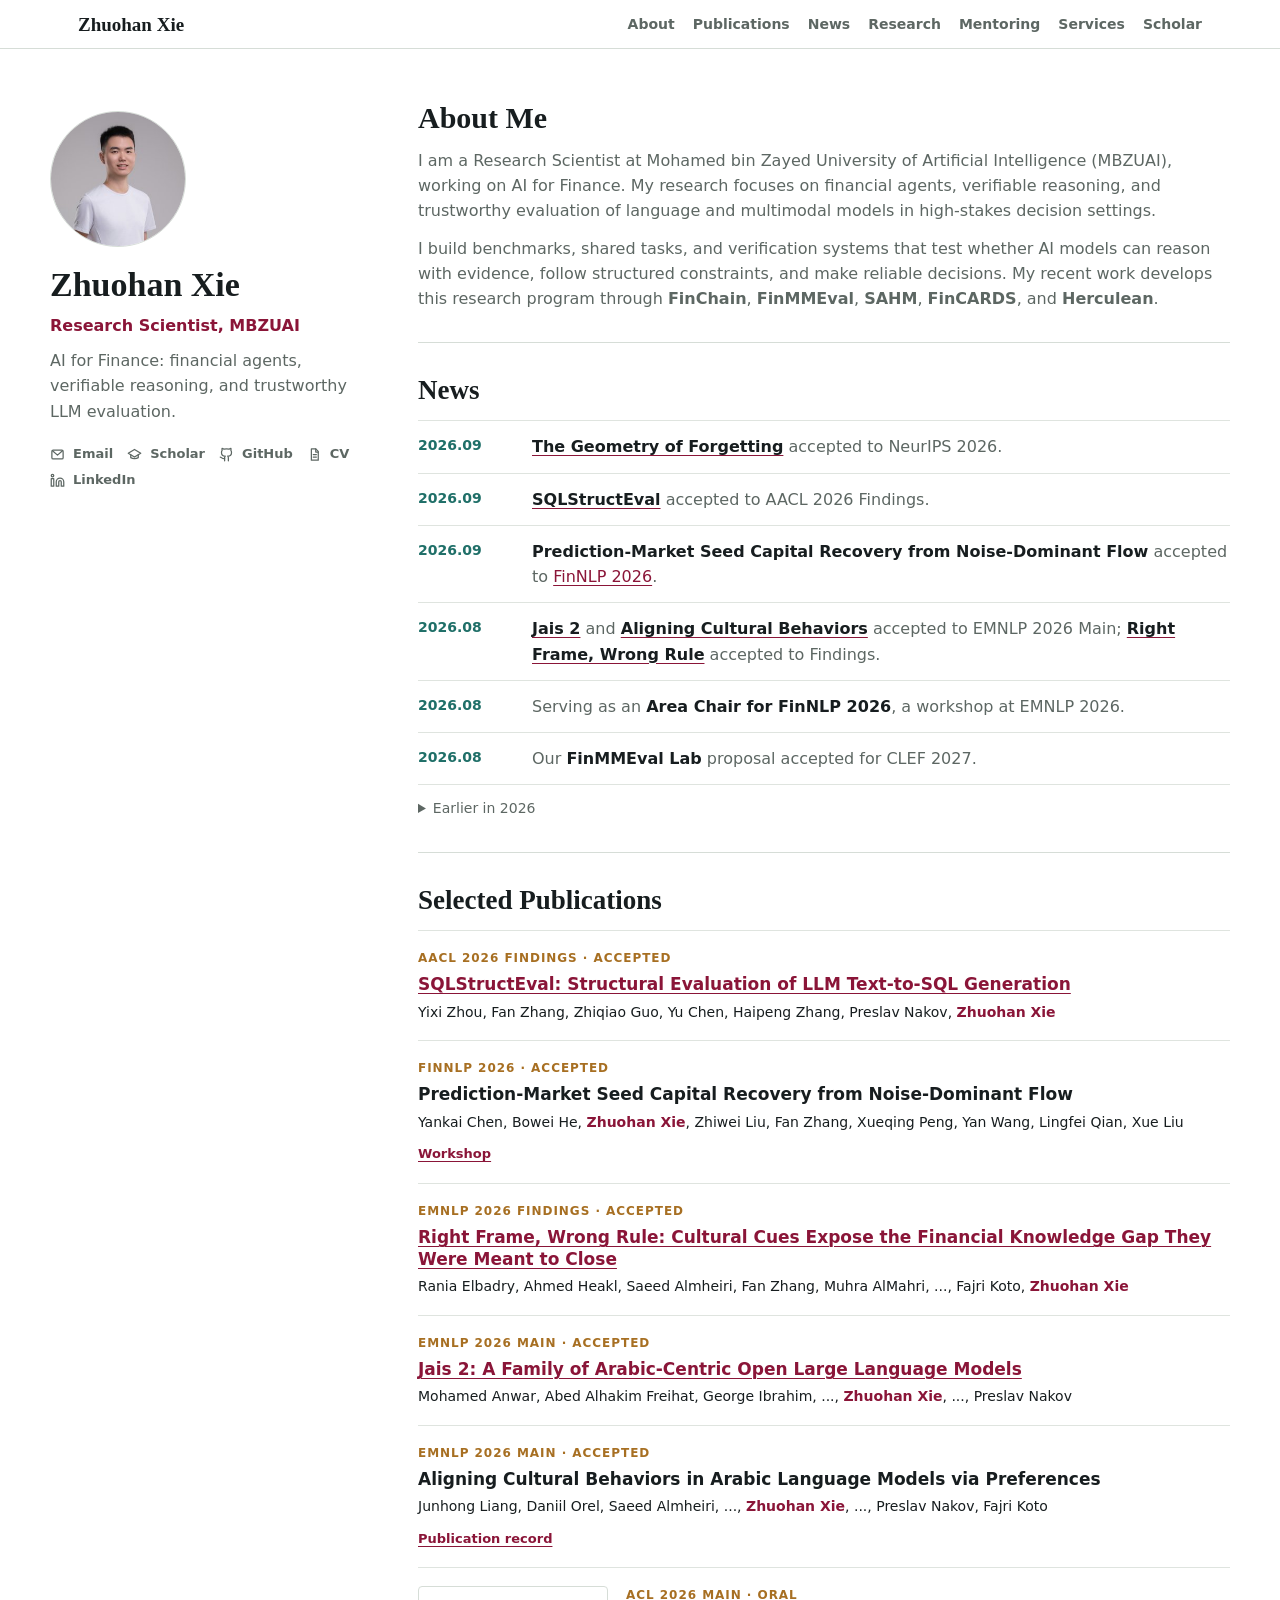
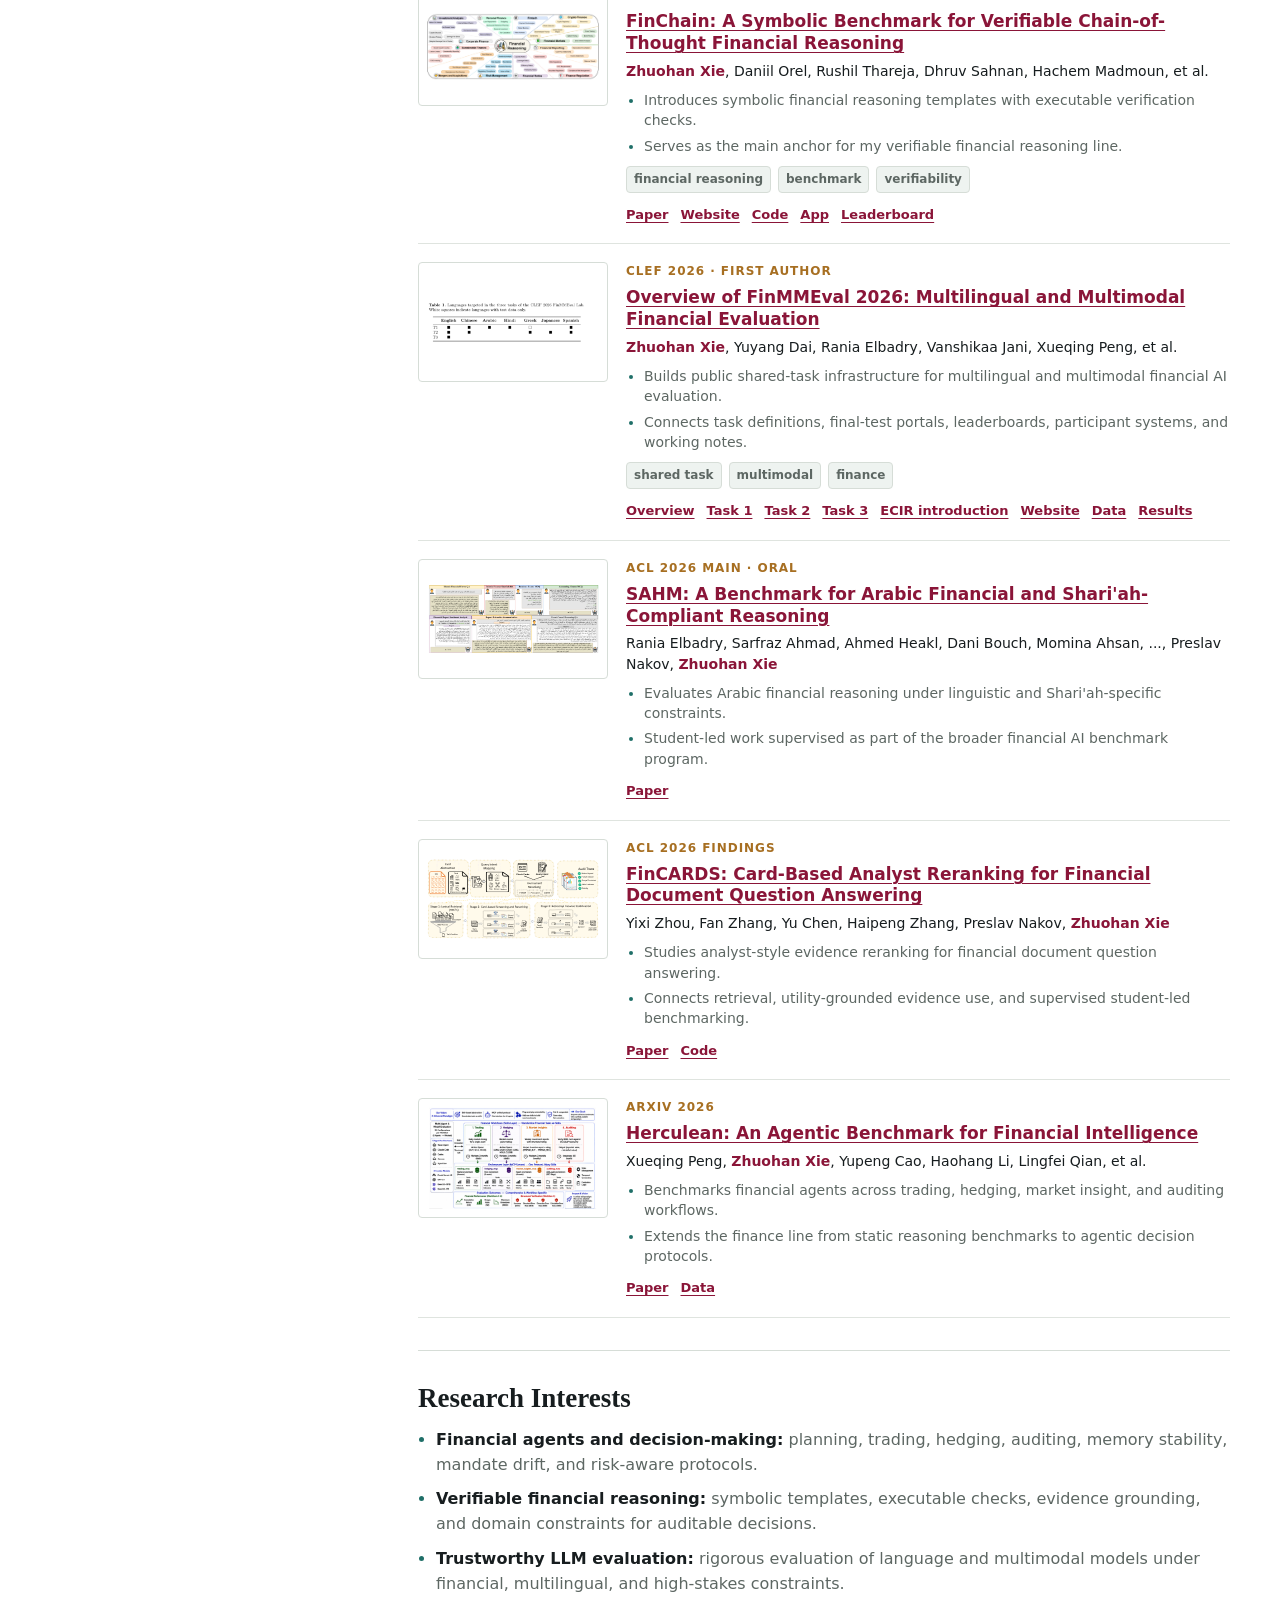
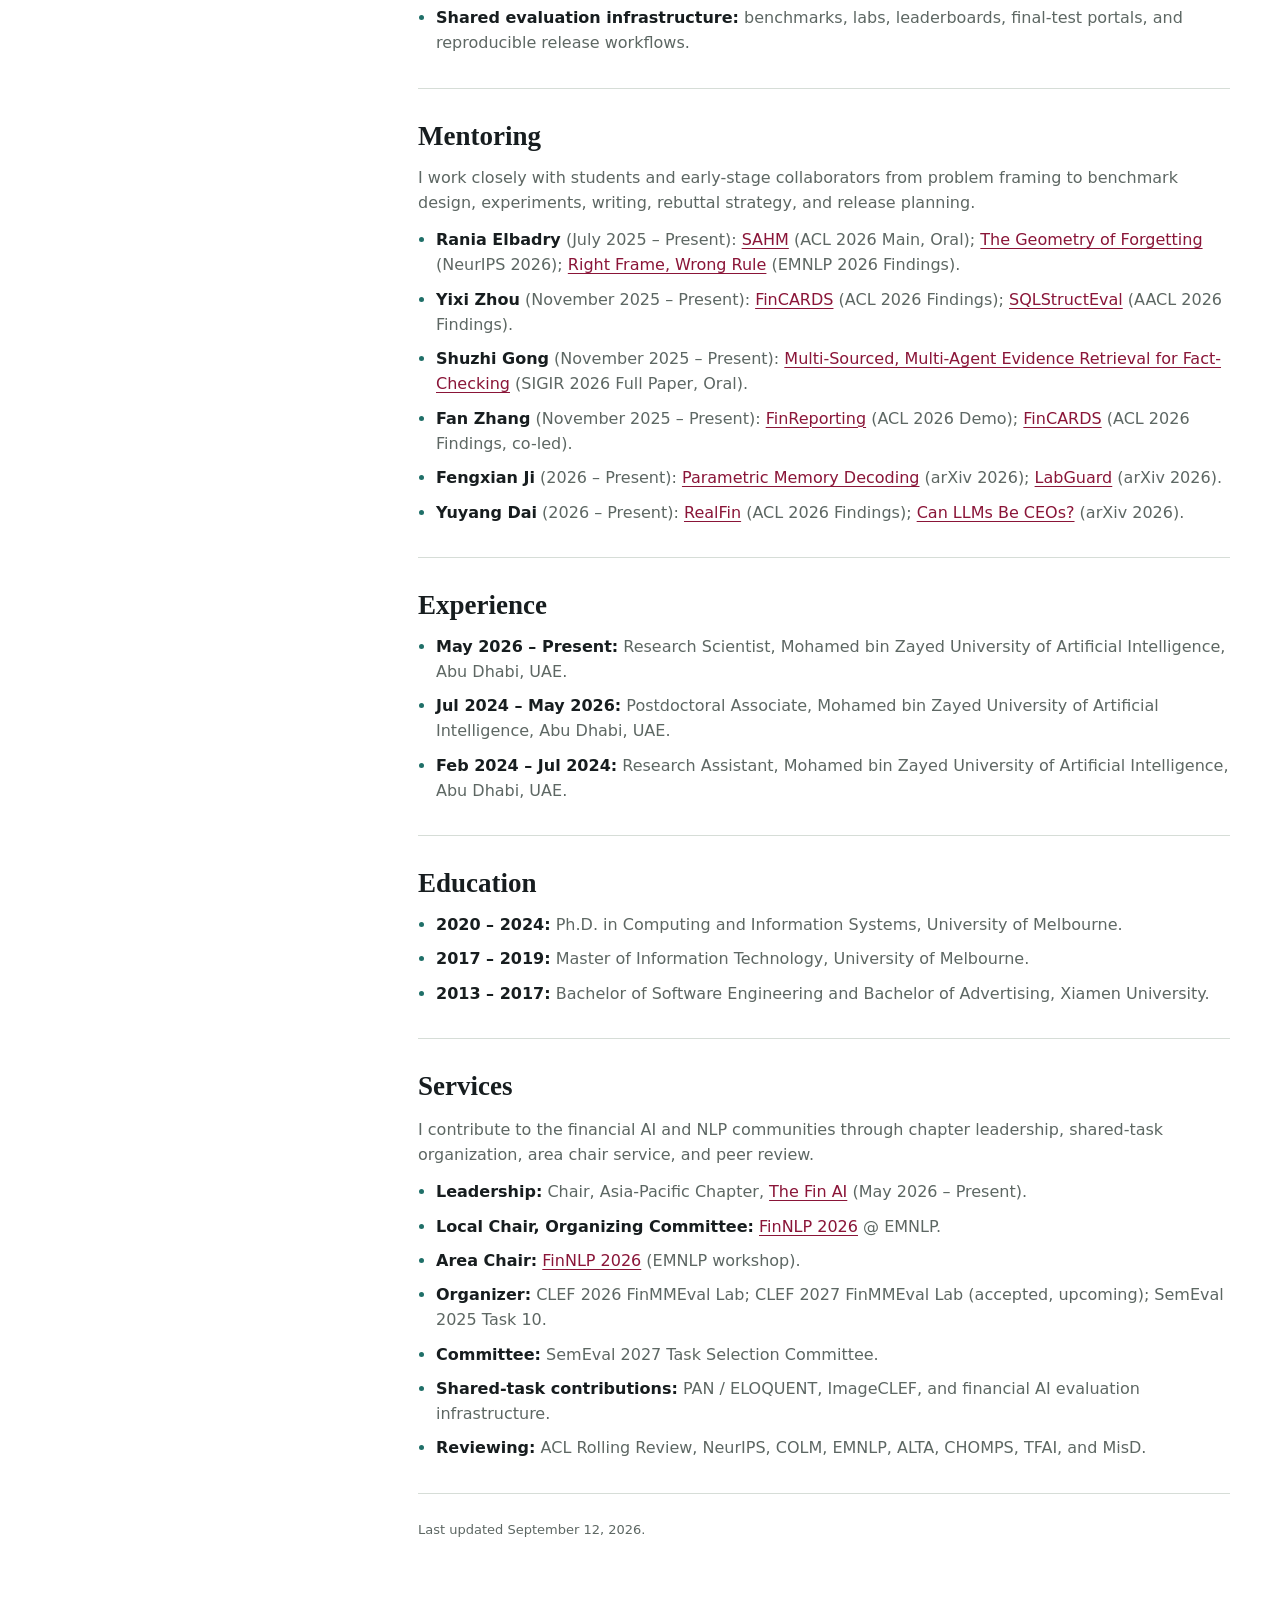
==== commit 0a0c67fd: "docs: drop poster labels for FinNLP 2026 paper Presentation format is not listed for other papers; k" ====
--- a/index.html
+++ b/index.html
@@ -144,7 +144,7 @@
             </li>
             <li>
               <time datetime="2026-09">2026.09</time>
-              <span><strong>Prediction-Market Seed Capital Recovery from Noise-Dominant Flow</strong> accepted to <a href="https://sigfintech.github.io/finnlp2026/">FinNLP 2026</a> as a poster.</span>
+              <span><strong>Prediction-Market Seed Capital Recovery from Noise-Dominant Flow</strong> accepted to <a href="https://sigfintech.github.io/finnlp2026/">FinNLP 2026</a>.</span>
             </li>
             <li>
               <time datetime="2026-08">2026.08</time>
@@ -205,7 +205,7 @@
             </article>
             <article class="project-card text-publication">
               <div>
-                <p class="project-kicker">FinNLP 2026 · Accepted · Poster</p>
+                <p class="project-kicker">FinNLP 2026 · Accepted</p>
                 <h3>Prediction-Market Seed Capital Recovery from Noise-Dominant Flow</h3>
                 <p class="authors">Yankai Chen, Bowei He, <strong>Zhuohan Xie</strong>, Zhiwei Liu, Fan Zhang, Xueqing Peng, Yan Wang, Lingfei Qian, Xue Liu</p>
                 <div class="project-links"><a href="https://sigfintech.github.io/finnlp2026/">Workshop</a></div>
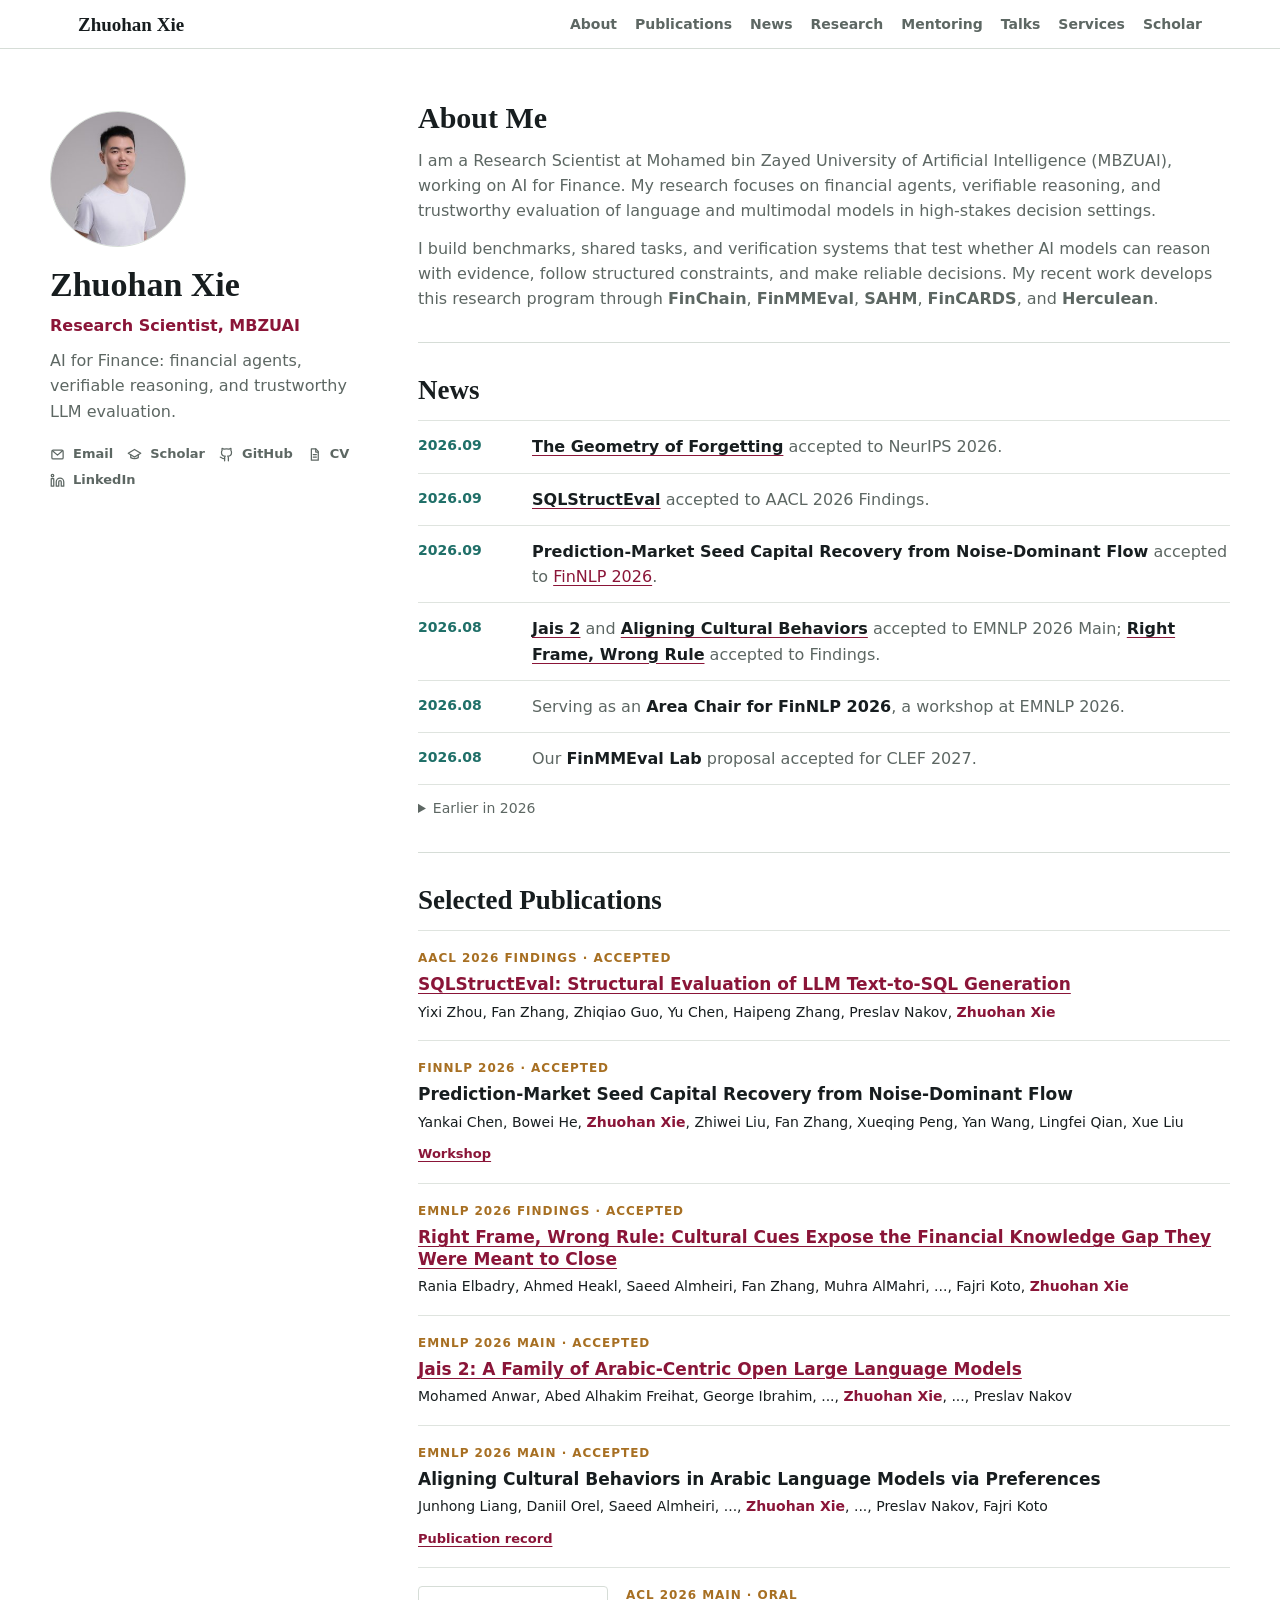
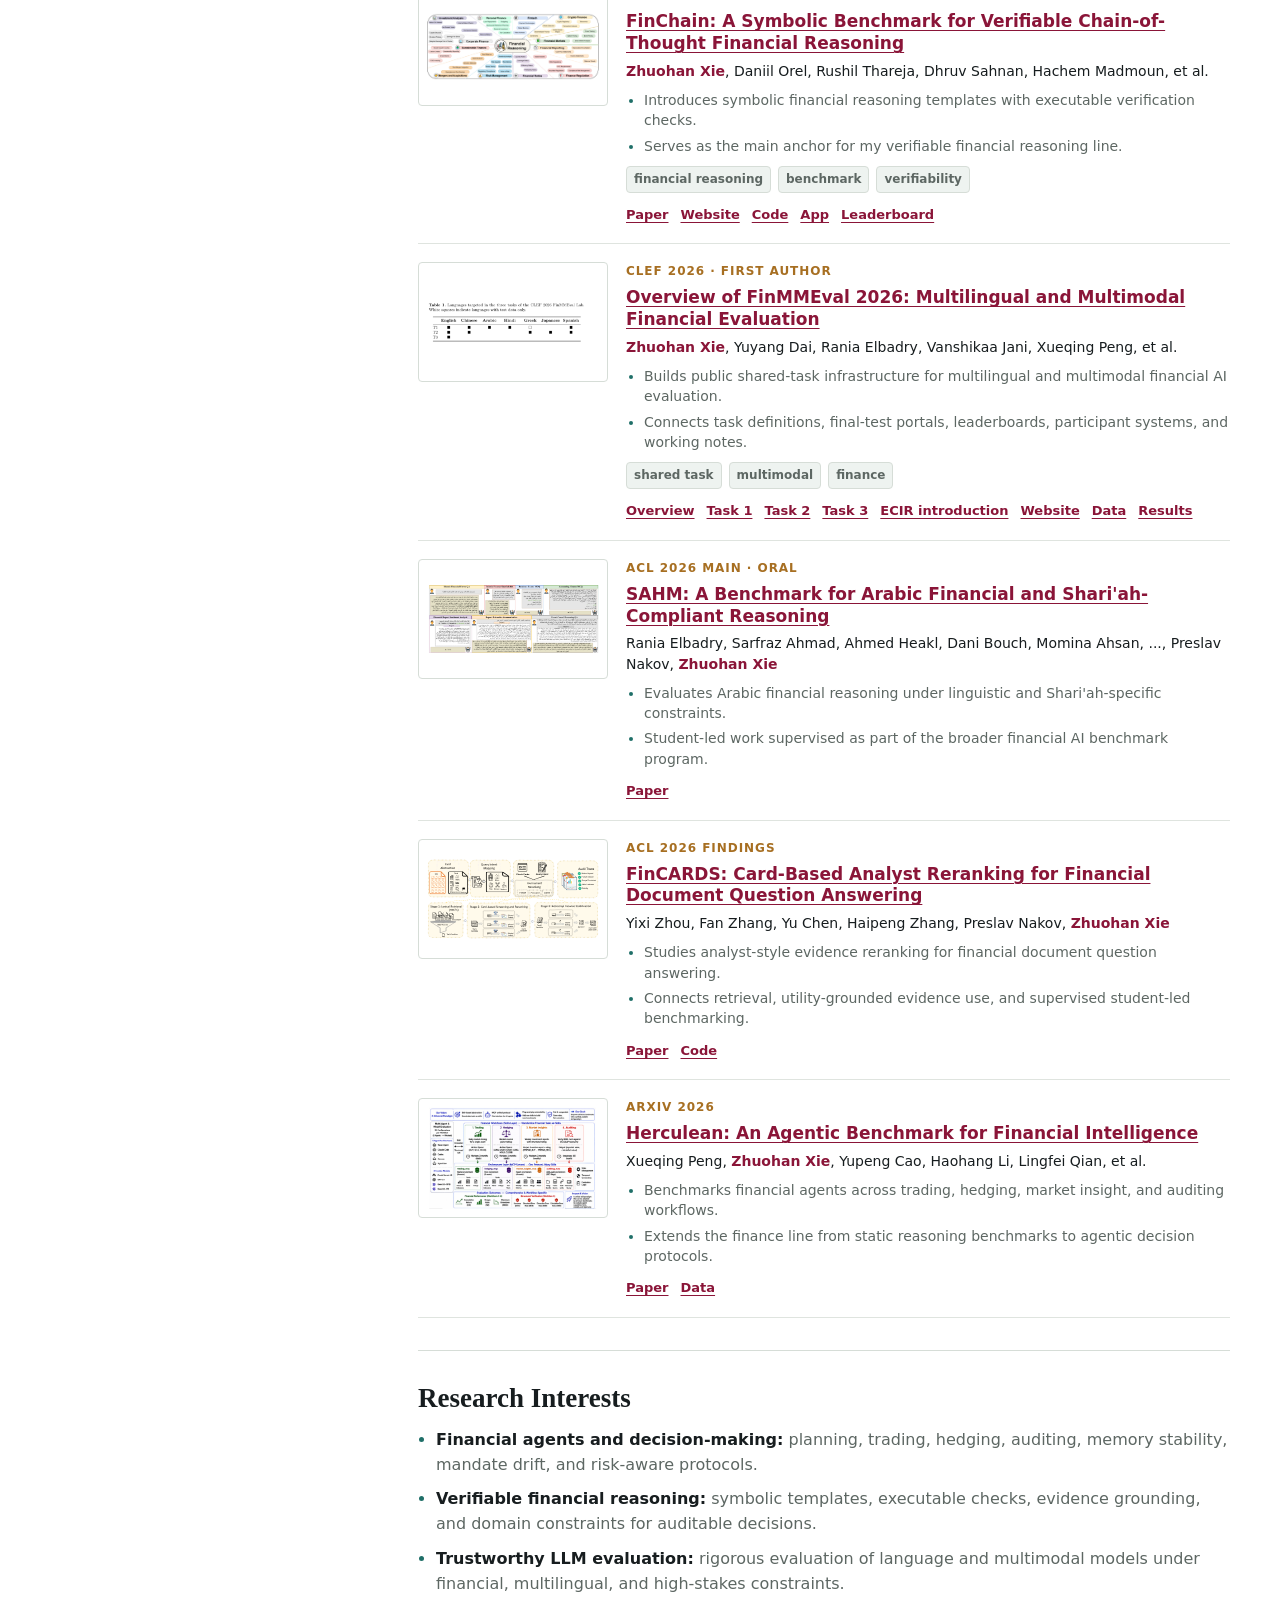
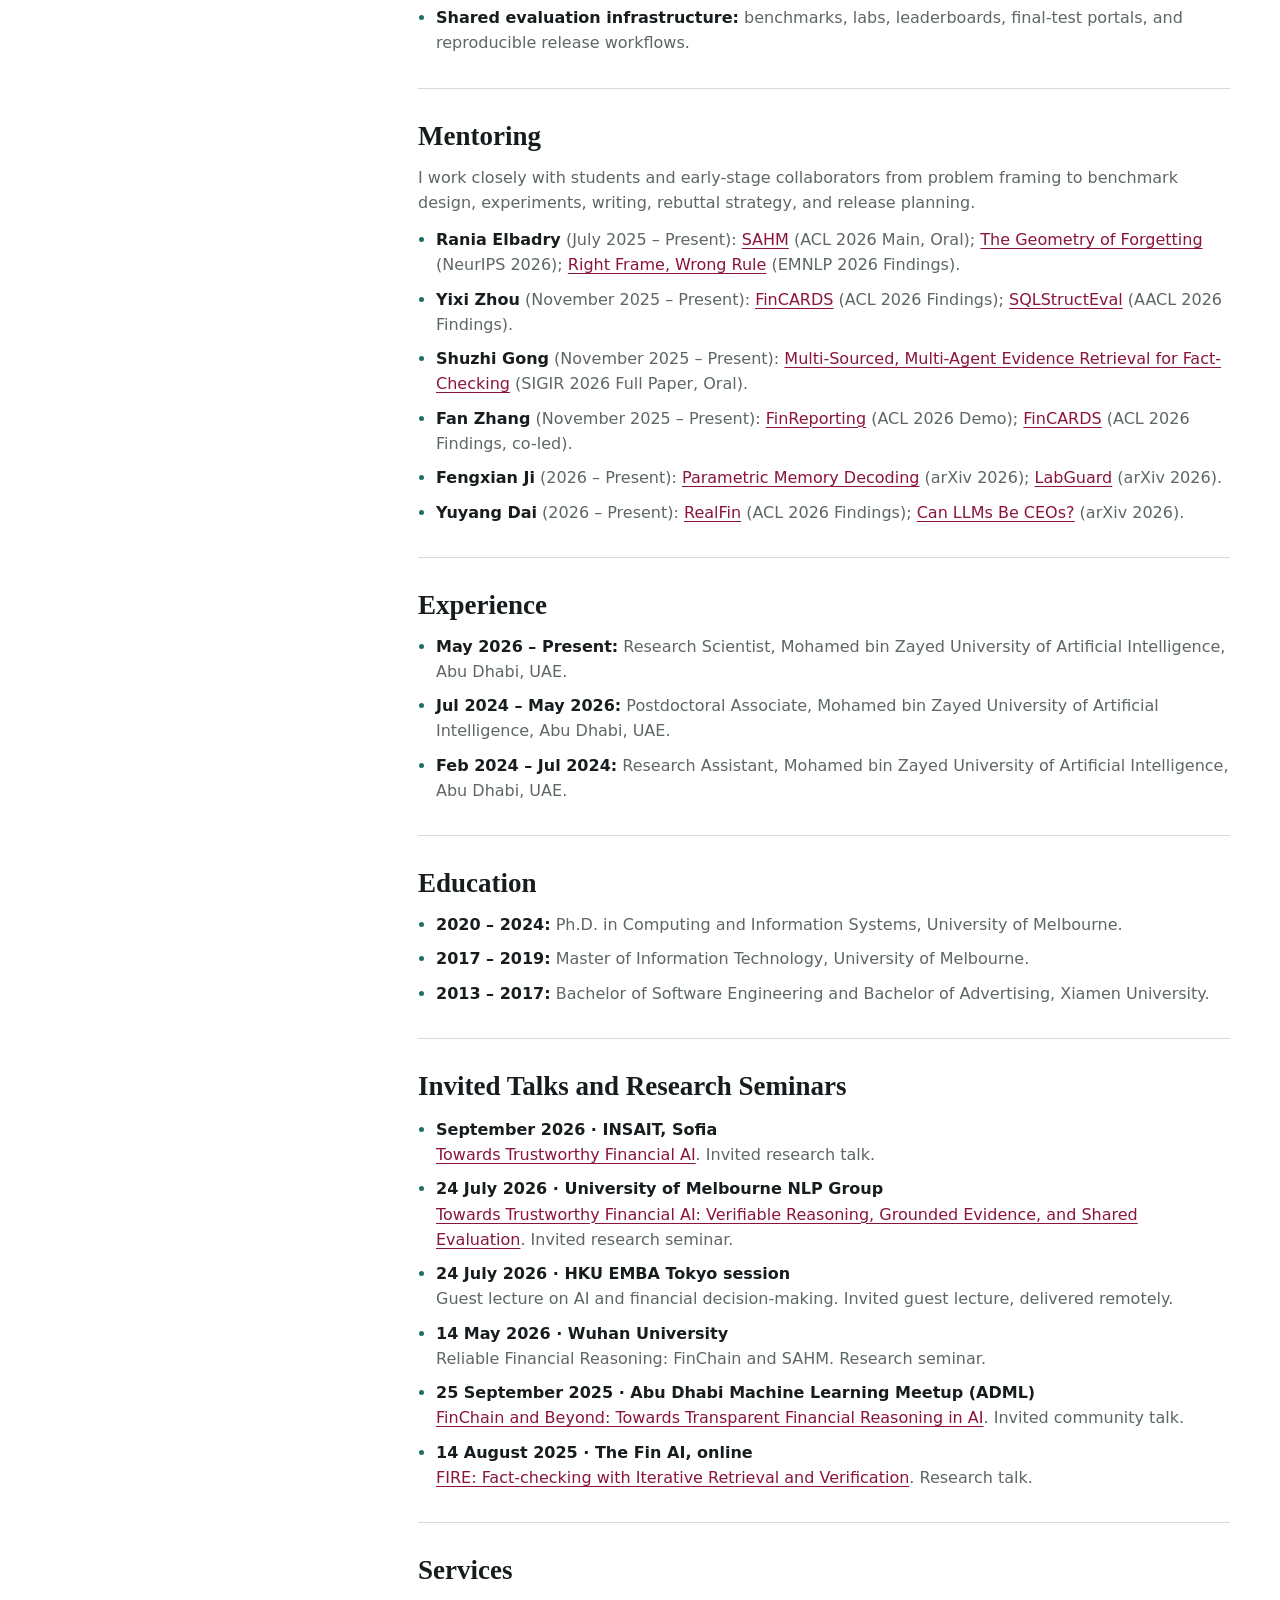
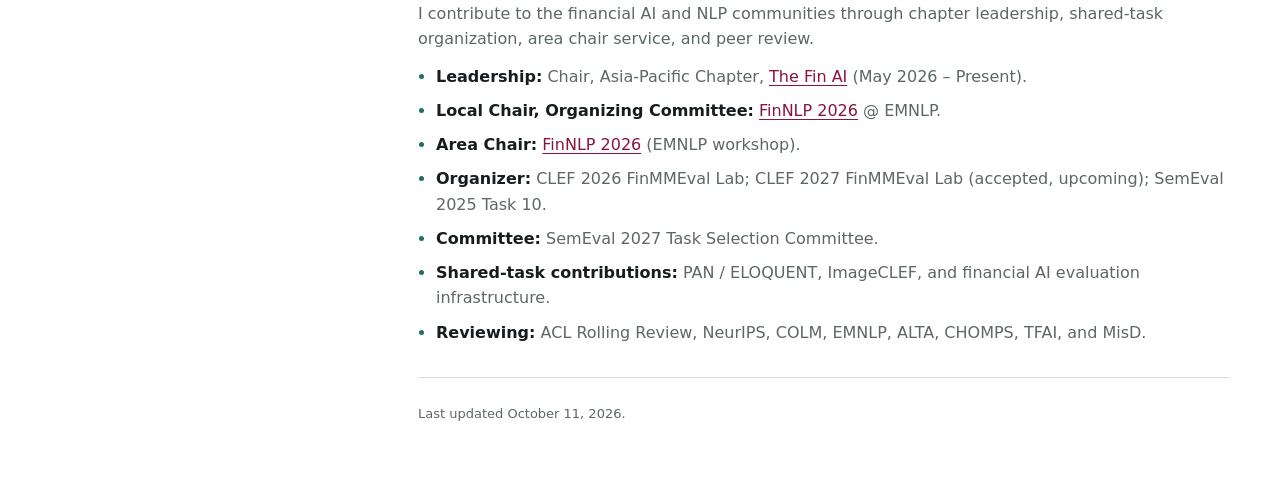
==== commit 4e62203e: "feat: add invited talks and research seminars to profile and CV" ====
--- a/index.html
+++ b/index.html
@@ -15,7 +15,7 @@
     <link rel="icon" type="image/png" sizes="512x512" href="assets/favicon-512.png?v=20260601">
     <link rel="apple-touch-icon" sizes="180x180" href="assets/apple-touch-icon.png?v=20260601">
     <link rel="shortcut icon" href="favicon.ico?v=20260601">
-    <link rel="stylesheet" href="styles.css?v=20260912-profile">
+    <link rel="stylesheet" href="styles.css?v=20261011-talks">
   </head>
   <body>
     <header class="topbar" aria-label="Site navigation">
@@ -26,6 +26,7 @@
         <a href="#news">News</a>
         <a href="#research">Research</a>
         <a href="#mentoring">Mentoring</a>
+        <a href="#talks">Talks</a>
         <a href="#community">Services</a>
         <a href="https://scholar.google.com/citations?user=W9mk-R4AAAAJ&amp;hl=en">Scholar</a>
       </nav>
@@ -68,6 +69,7 @@
           <a href="#experience">Experience</a>
           <a href="#education">Education</a>
           <a href="#mentoring">Mentoring</a>
+          <a href="#talks">Talks</a>
           <a href="#community">Services</a>
         </nav>
       </aside>
@@ -483,6 +485,18 @@
           </ul>
         </section>
 
+        <section class="section compact-section" id="talks">
+          <div class="section-heading"><h2>Invited Talks and Research Seminars</h2></div>
+          <ul class="plain-list">
+            <li><strong>September 2026 · INSAIT, Sofia</strong><br><a href="https://www.linkedin.com/posts/zhuohanxie_financialai-trustworthyai-llmevaluation-activity-7511375319455670273-tuQ9">Towards Trustworthy Financial AI</a>. <span>Invited research talk.</span></li>
+            <li><strong>24 July 2026 · University of Melbourne NLP Group</strong><br><a href="https://www.linkedin.com/posts/zhuohanxie_financialai-trustworthyai-financialnlp-activity-7486686085322956800-qgJy">Towards Trustworthy Financial AI: Verifiable Reasoning, Grounded Evidence, and Shared Evaluation</a>. <span>Invited research seminar.</span></li>
+            <li><strong>24 July 2026 · HKU EMBA Tokyo session</strong><br>Guest lecture on AI and financial decision-making. <span>Invited guest lecture, delivered remotely.</span></li>
+            <li><strong>14 May 2026 · Wuhan University</strong><br>Reliable Financial Reasoning: FinChain and SAHM. <span>Research seminar.</span></li>
+            <li><strong>25 September 2025 · Abu Dhabi Machine Learning Meetup (ADML)</strong><br><a href="https://www.adml.ai/2025/09/abu-dhabi-machine-learning-season-6-episode-1/">FinChain and Beyond: Towards Transparent Financial Reasoning in AI</a>. <span>Invited community talk.</span></li>
+            <li><strong>14 August 2025 · The Fin AI, online</strong><br><a href="https://www.youtube.com/watch?v=lAxYFB61k4Q">FIRE: Fact-checking with Iterative Retrieval and Verification</a>. <span>Research talk.</span></li>
+          </ul>
+        </section>
+
         <section class="section compact-section" id="community">
           <div class="section-heading">
             <h2>Services</h2>
@@ -503,7 +517,7 @@
         </section>
 
         <footer class="footer">
-          <p>Last updated September 12, 2026.</p>
+          <p>Last updated October 11, 2026.</p>
         </footer>
       </main>
     </div>
--- a/styles.css
+++ b/styles.css
@@ -241,8 +241,13 @@
   order: 7;
 }
 
+#talks {
+  order: 8;
+  scroll-margin-top: 64px;
+}
+
 #community {
-  order: 8;
+  order: 9;
 }
 
 #collaboration,
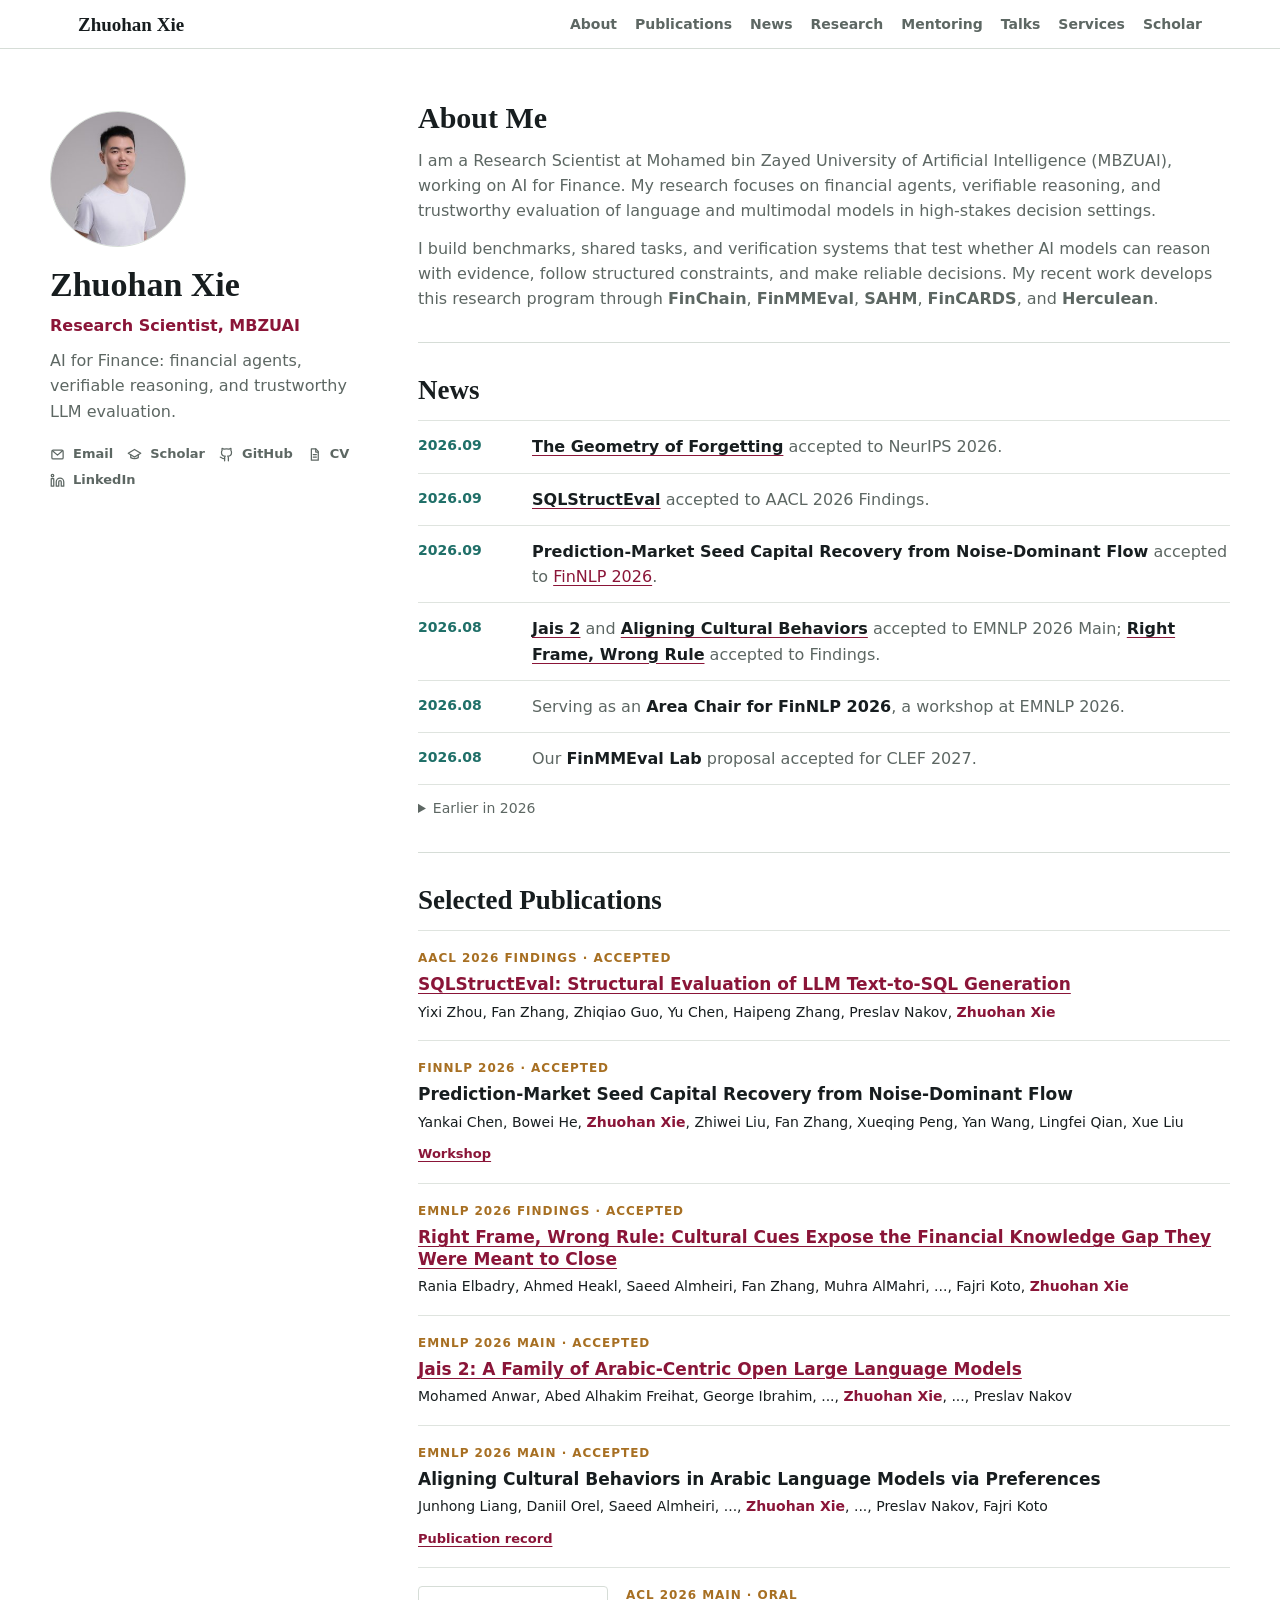
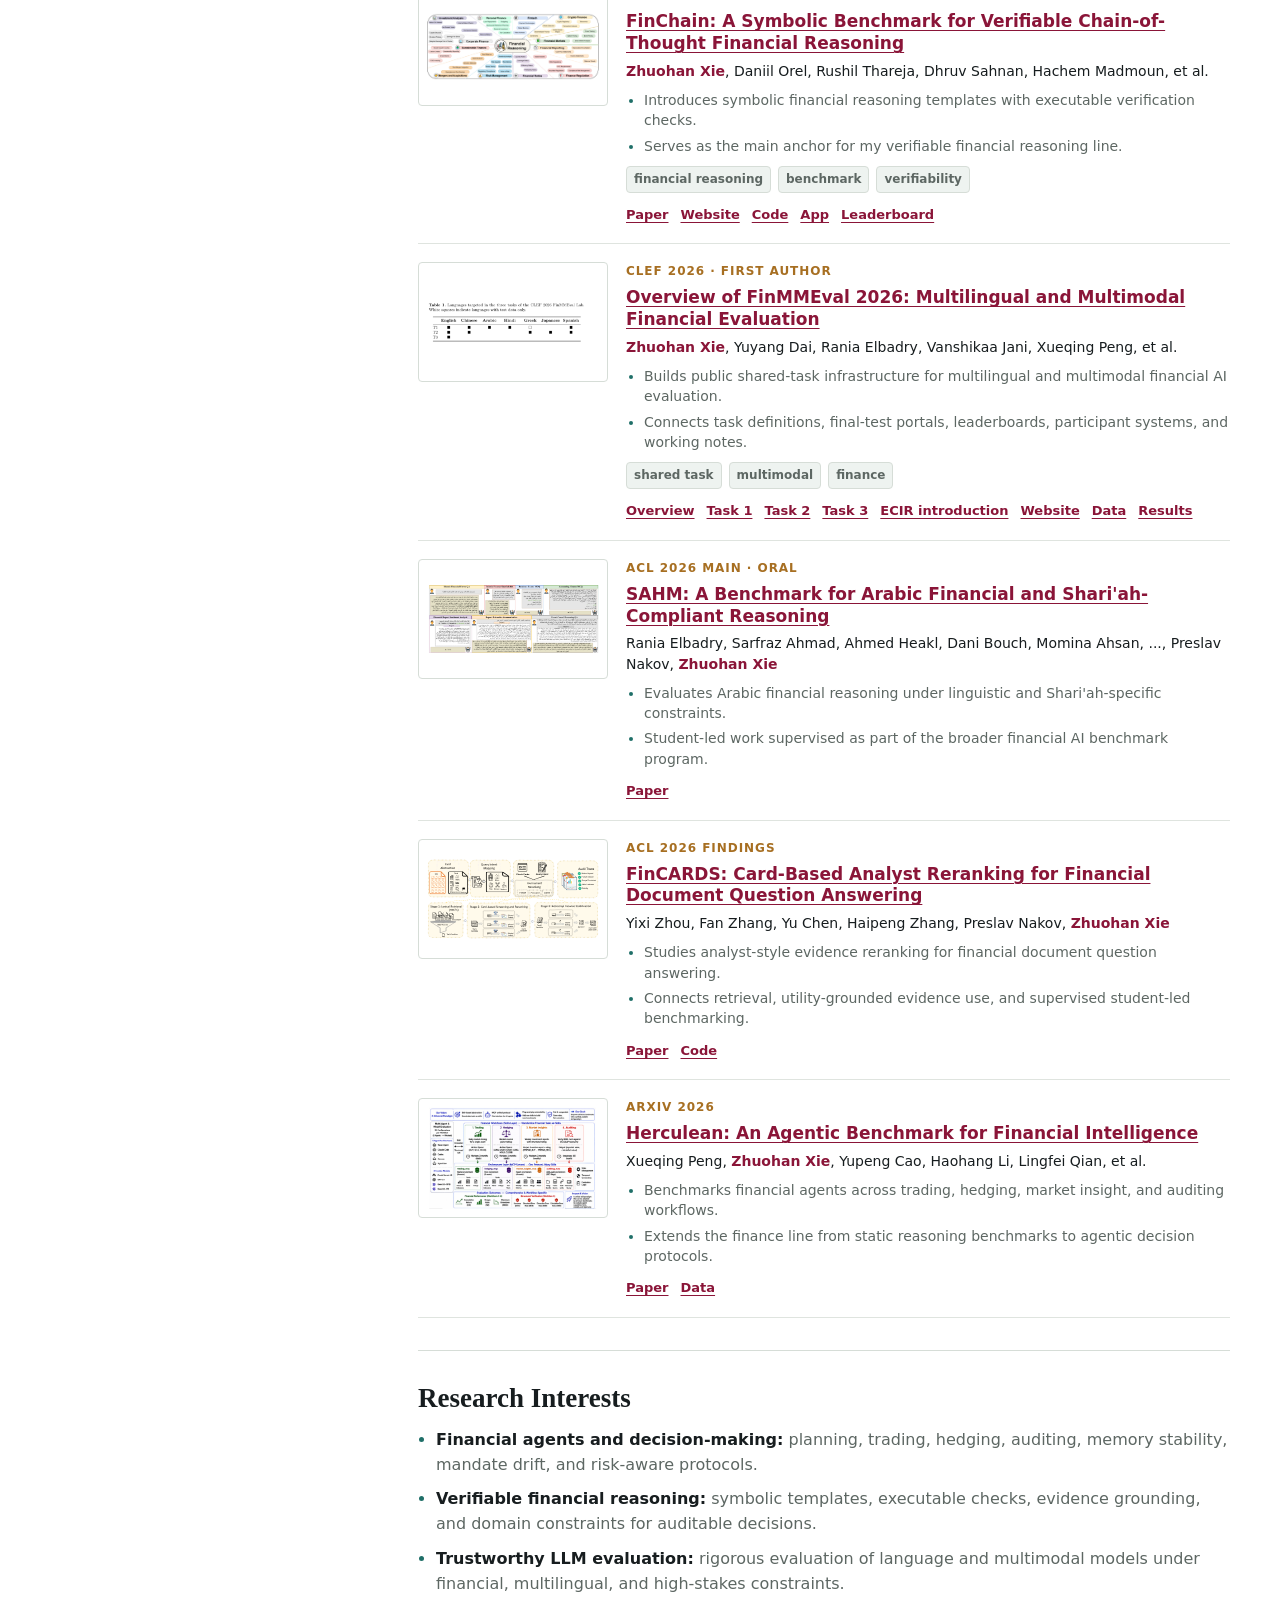
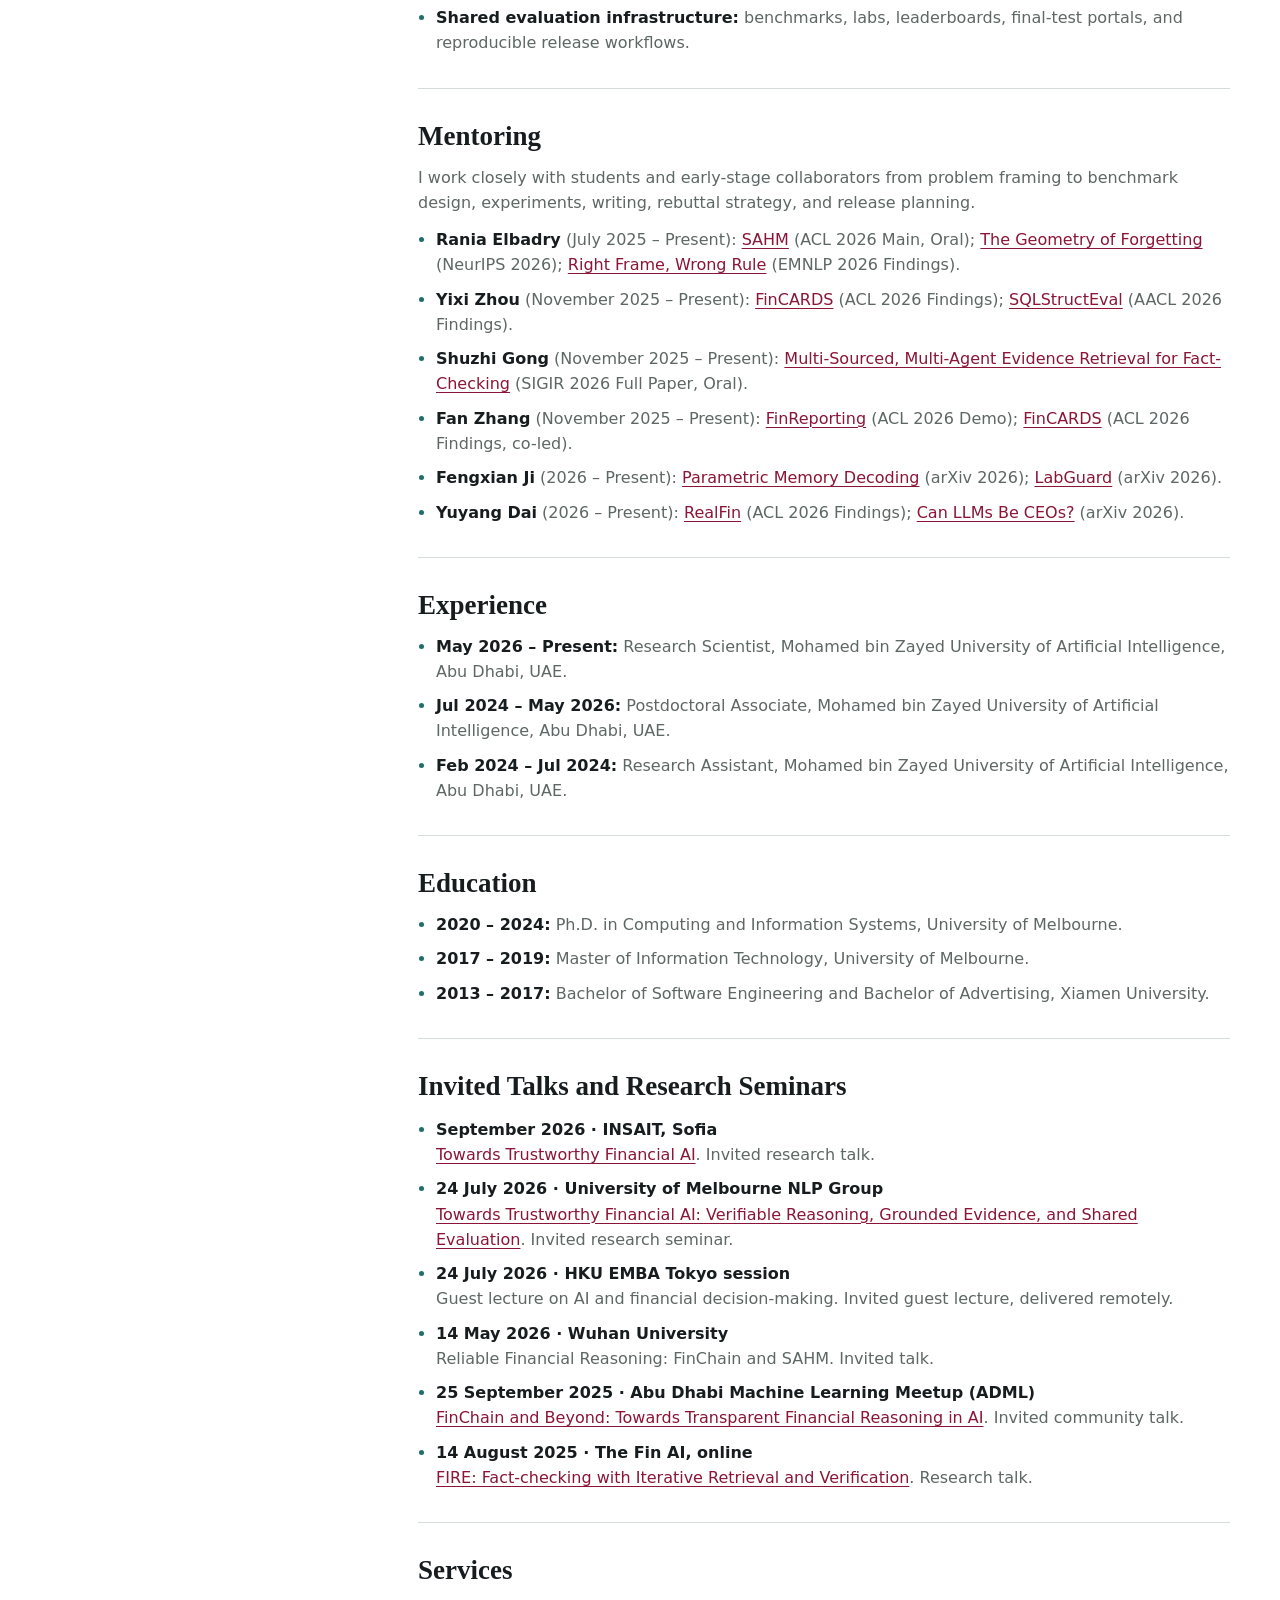
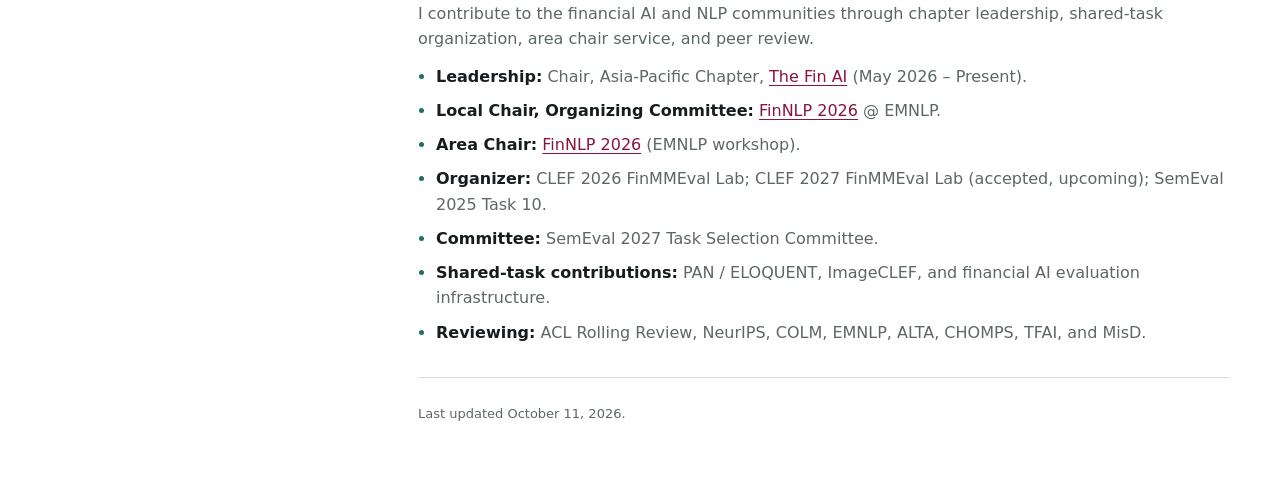
==== commit cf7f6330: "fix: mark Wuhan University seminar as invited talk" ====
--- a/index.html
+++ b/index.html
@@ -491,7 +491,7 @@
             <li><strong>September 2026 · INSAIT, Sofia</strong><br><a href="https://www.linkedin.com/posts/zhuohanxie_financialai-trustworthyai-llmevaluation-activity-7511375319455670273-tuQ9">Towards Trustworthy Financial AI</a>. <span>Invited research talk.</span></li>
             <li><strong>24 July 2026 · University of Melbourne NLP Group</strong><br><a href="https://www.linkedin.com/posts/zhuohanxie_financialai-trustworthyai-financialnlp-activity-7486686085322956800-qgJy">Towards Trustworthy Financial AI: Verifiable Reasoning, Grounded Evidence, and Shared Evaluation</a>. <span>Invited research seminar.</span></li>
             <li><strong>24 July 2026 · HKU EMBA Tokyo session</strong><br>Guest lecture on AI and financial decision-making. <span>Invited guest lecture, delivered remotely.</span></li>
-            <li><strong>14 May 2026 · Wuhan University</strong><br>Reliable Financial Reasoning: FinChain and SAHM. <span>Research seminar.</span></li>
+            <li><strong>14 May 2026 · Wuhan University</strong><br>Reliable Financial Reasoning: FinChain and SAHM. <span>Invited talk.</span></li>
             <li><strong>25 September 2025 · Abu Dhabi Machine Learning Meetup (ADML)</strong><br><a href="https://www.adml.ai/2025/09/abu-dhabi-machine-learning-season-6-episode-1/">FinChain and Beyond: Towards Transparent Financial Reasoning in AI</a>. <span>Invited community talk.</span></li>
             <li><strong>14 August 2025 · The Fin AI, online</strong><br><a href="https://www.youtube.com/watch?v=lAxYFB61k4Q">FIRE: Fact-checking with Iterative Retrieval and Verification</a>. <span>Research talk.</span></li>
           </ul>
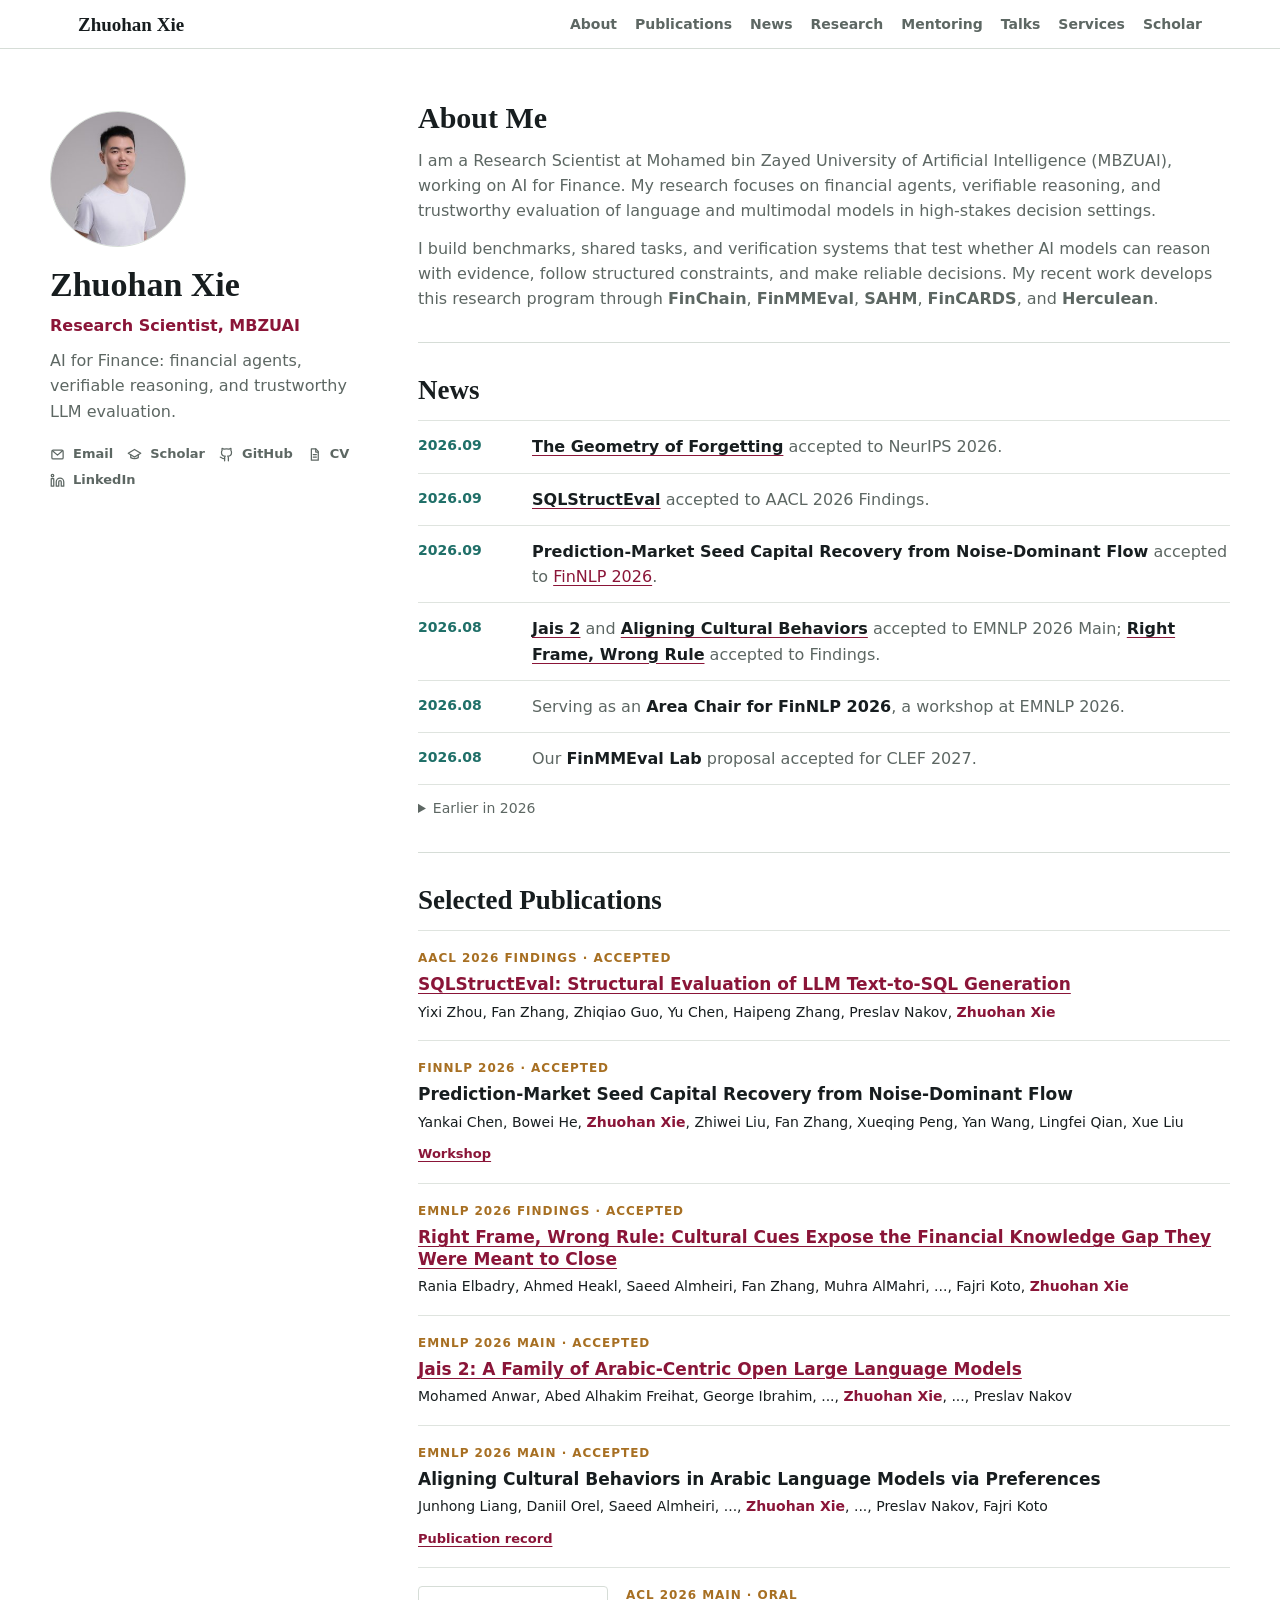
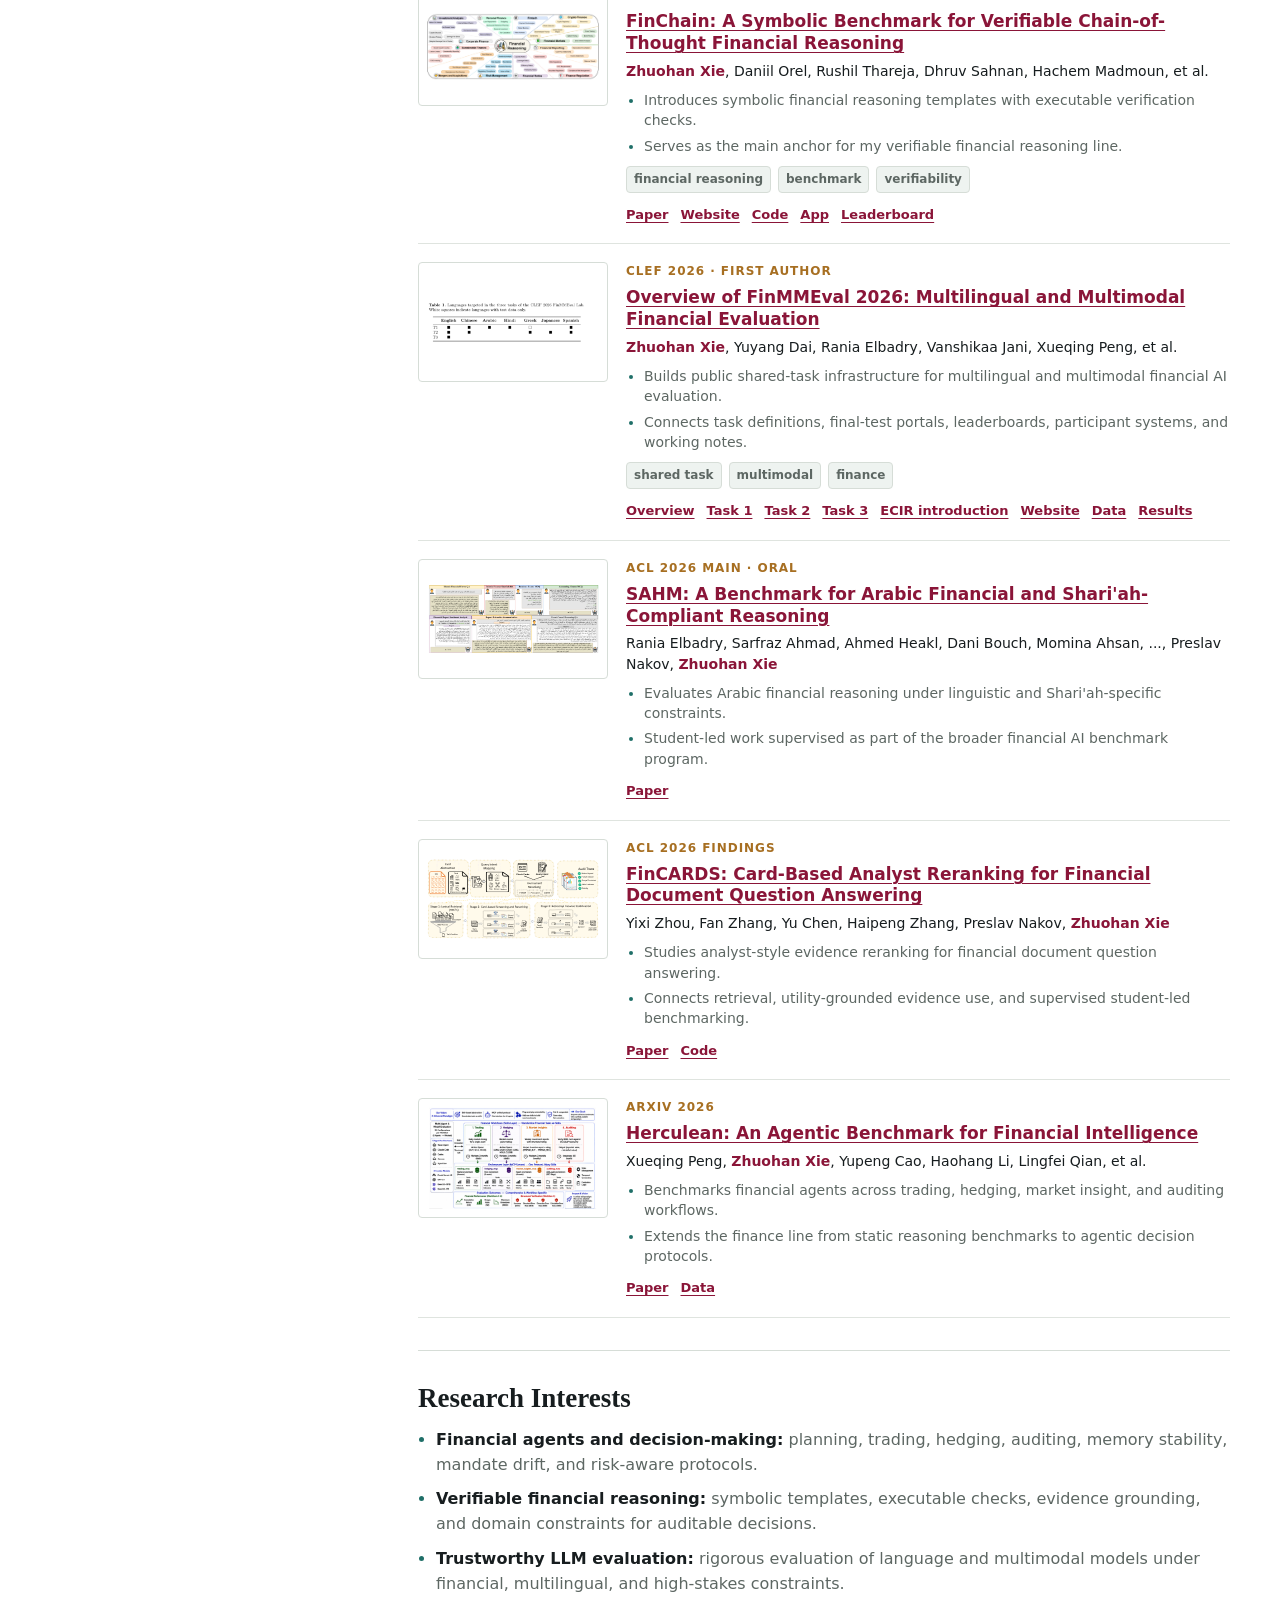
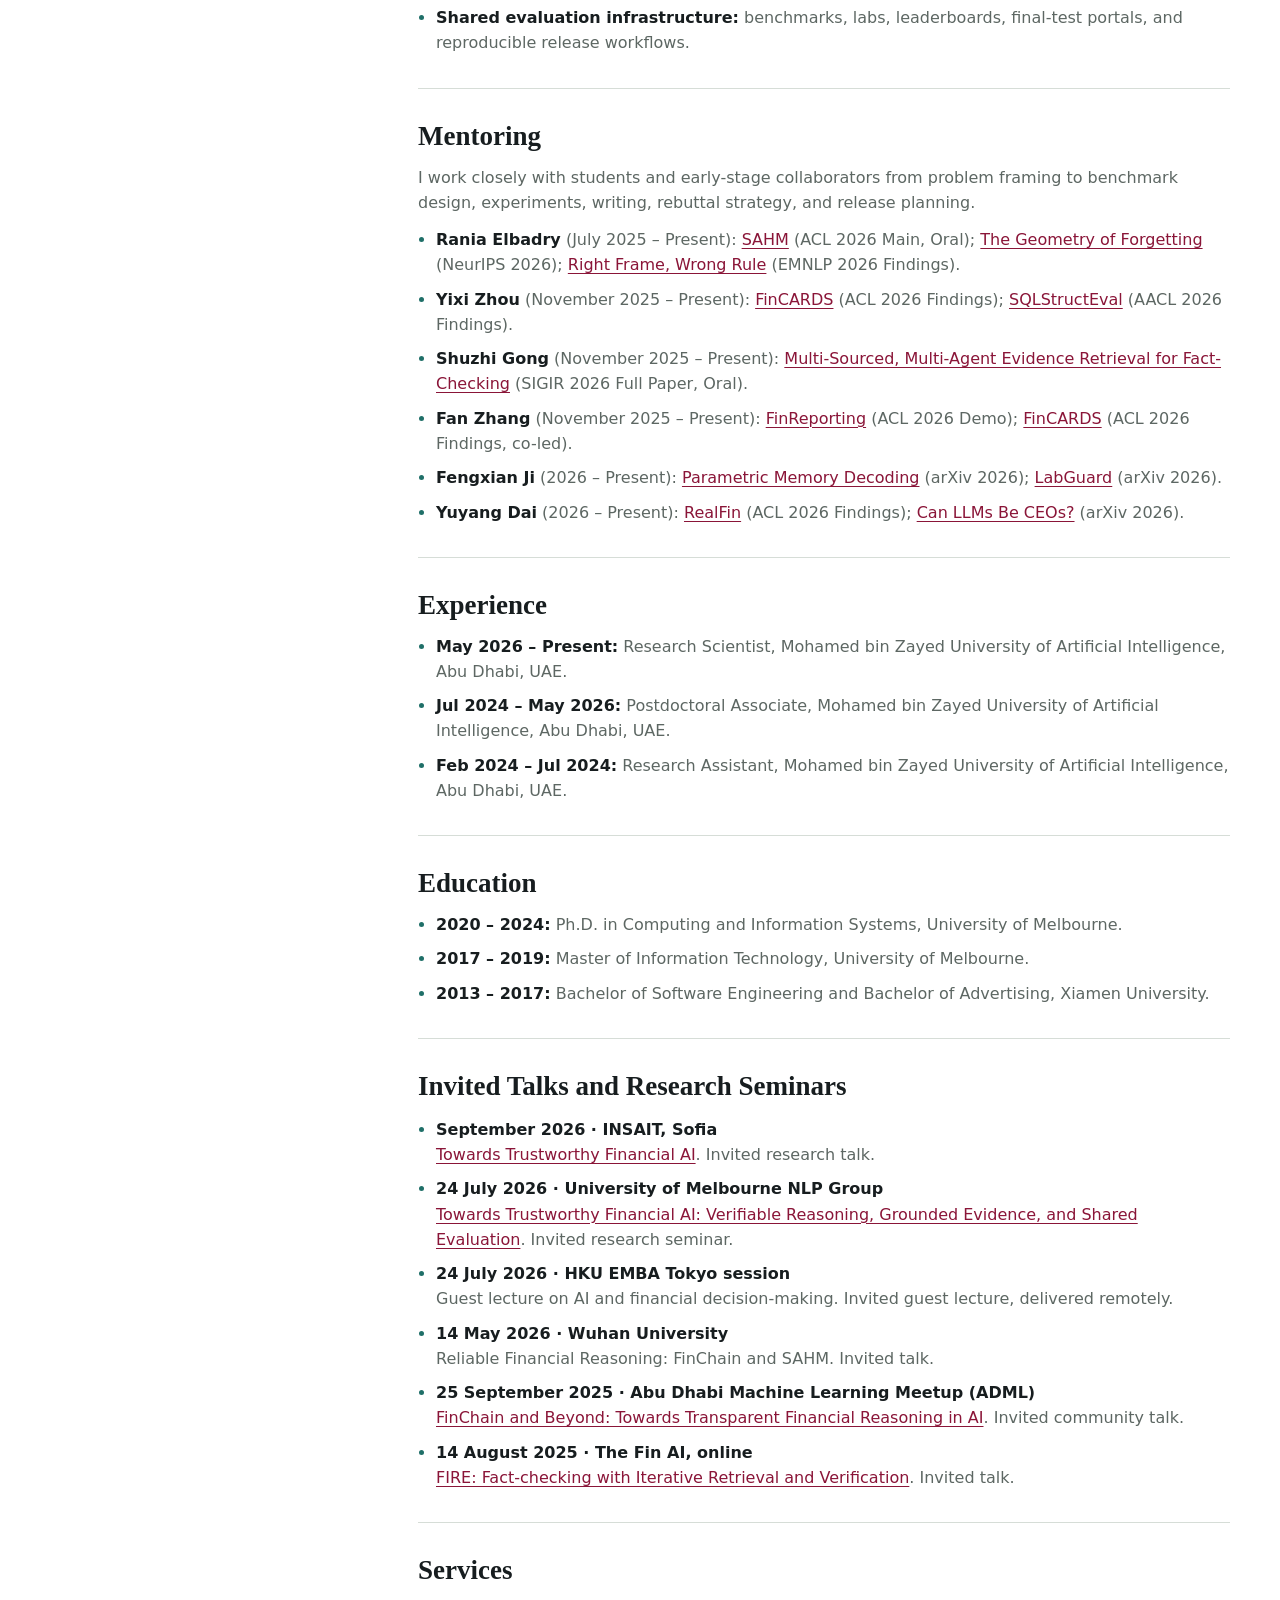
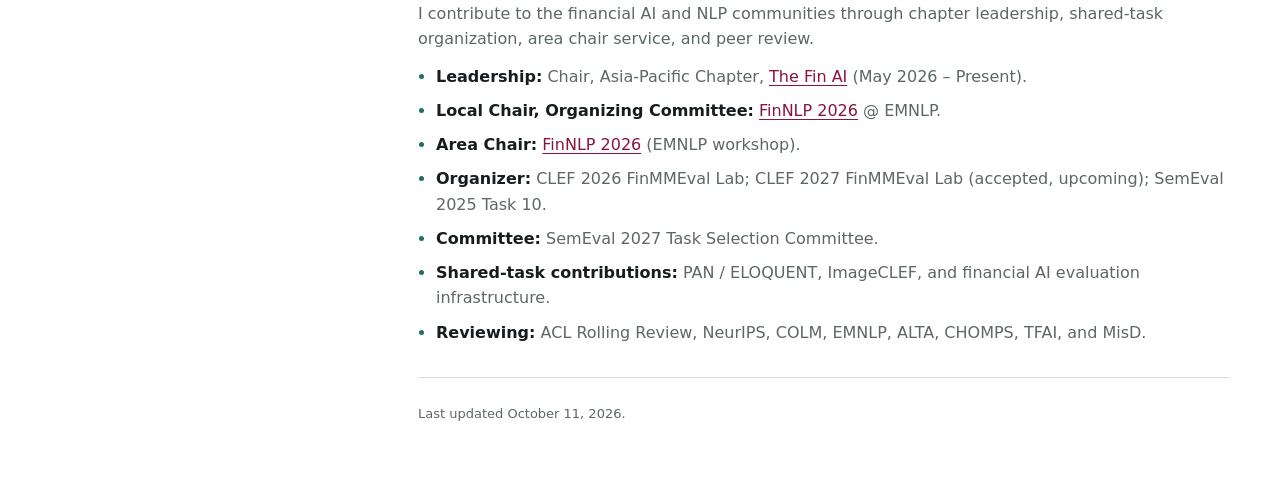
==== commit a422a069: "fix: confirm FIRE presentation as invited talk" ====
--- a/index.html
+++ b/index.html
@@ -493,7 +493,7 @@
             <li><strong>24 July 2026 · HKU EMBA Tokyo session</strong><br>Guest lecture on AI and financial decision-making. <span>Invited guest lecture, delivered remotely.</span></li>
             <li><strong>14 May 2026 · Wuhan University</strong><br>Reliable Financial Reasoning: FinChain and SAHM. <span>Invited talk.</span></li>
             <li><strong>25 September 2025 · Abu Dhabi Machine Learning Meetup (ADML)</strong><br><a href="https://www.adml.ai/2025/09/abu-dhabi-machine-learning-season-6-episode-1/">FinChain and Beyond: Towards Transparent Financial Reasoning in AI</a>. <span>Invited community talk.</span></li>
-            <li><strong>14 August 2025 · The Fin AI, online</strong><br><a href="https://www.youtube.com/watch?v=lAxYFB61k4Q">FIRE: Fact-checking with Iterative Retrieval and Verification</a>. <span>Research talk.</span></li>
+            <li><strong>14 August 2025 · The Fin AI, online</strong><br><a href="https://www.youtube.com/watch?v=lAxYFB61k4Q">FIRE: Fact-checking with Iterative Retrieval and Verification</a>. <span>Invited talk.</span></li>
           </ul>
         </section>
 
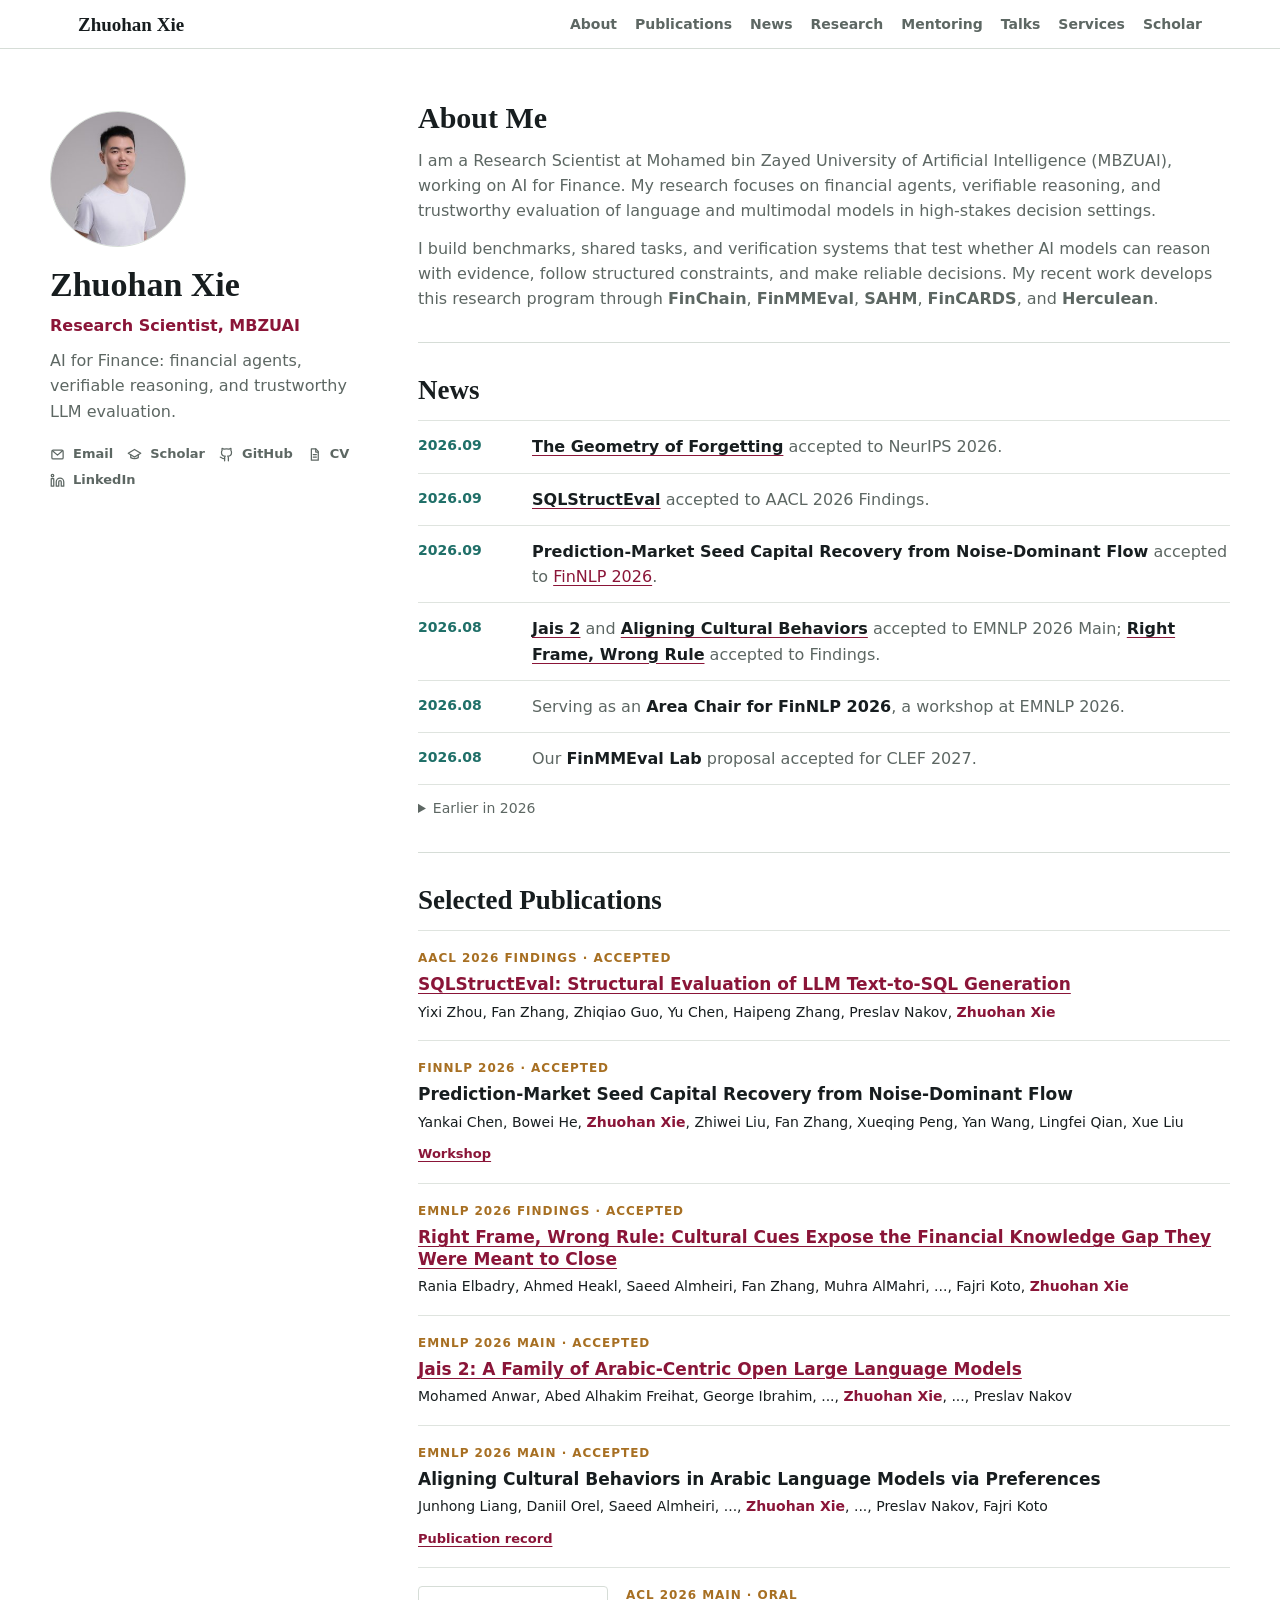
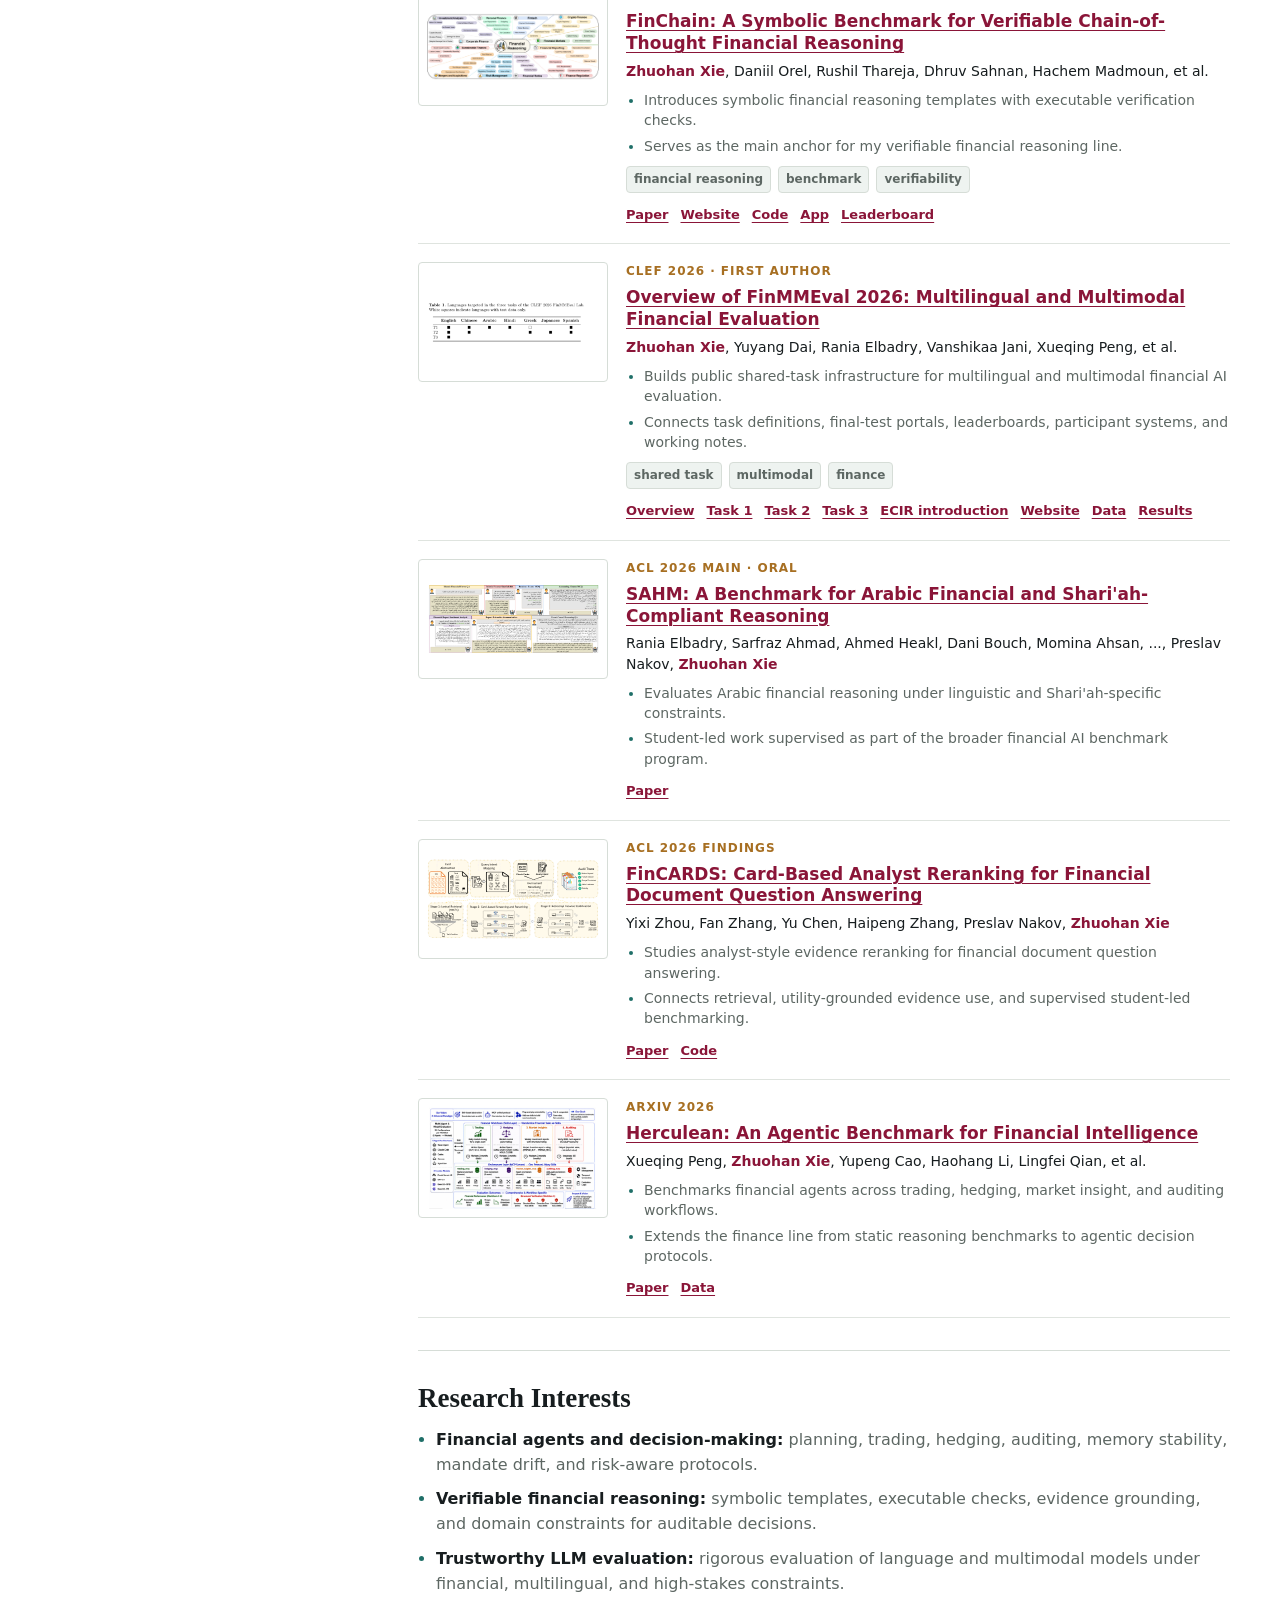
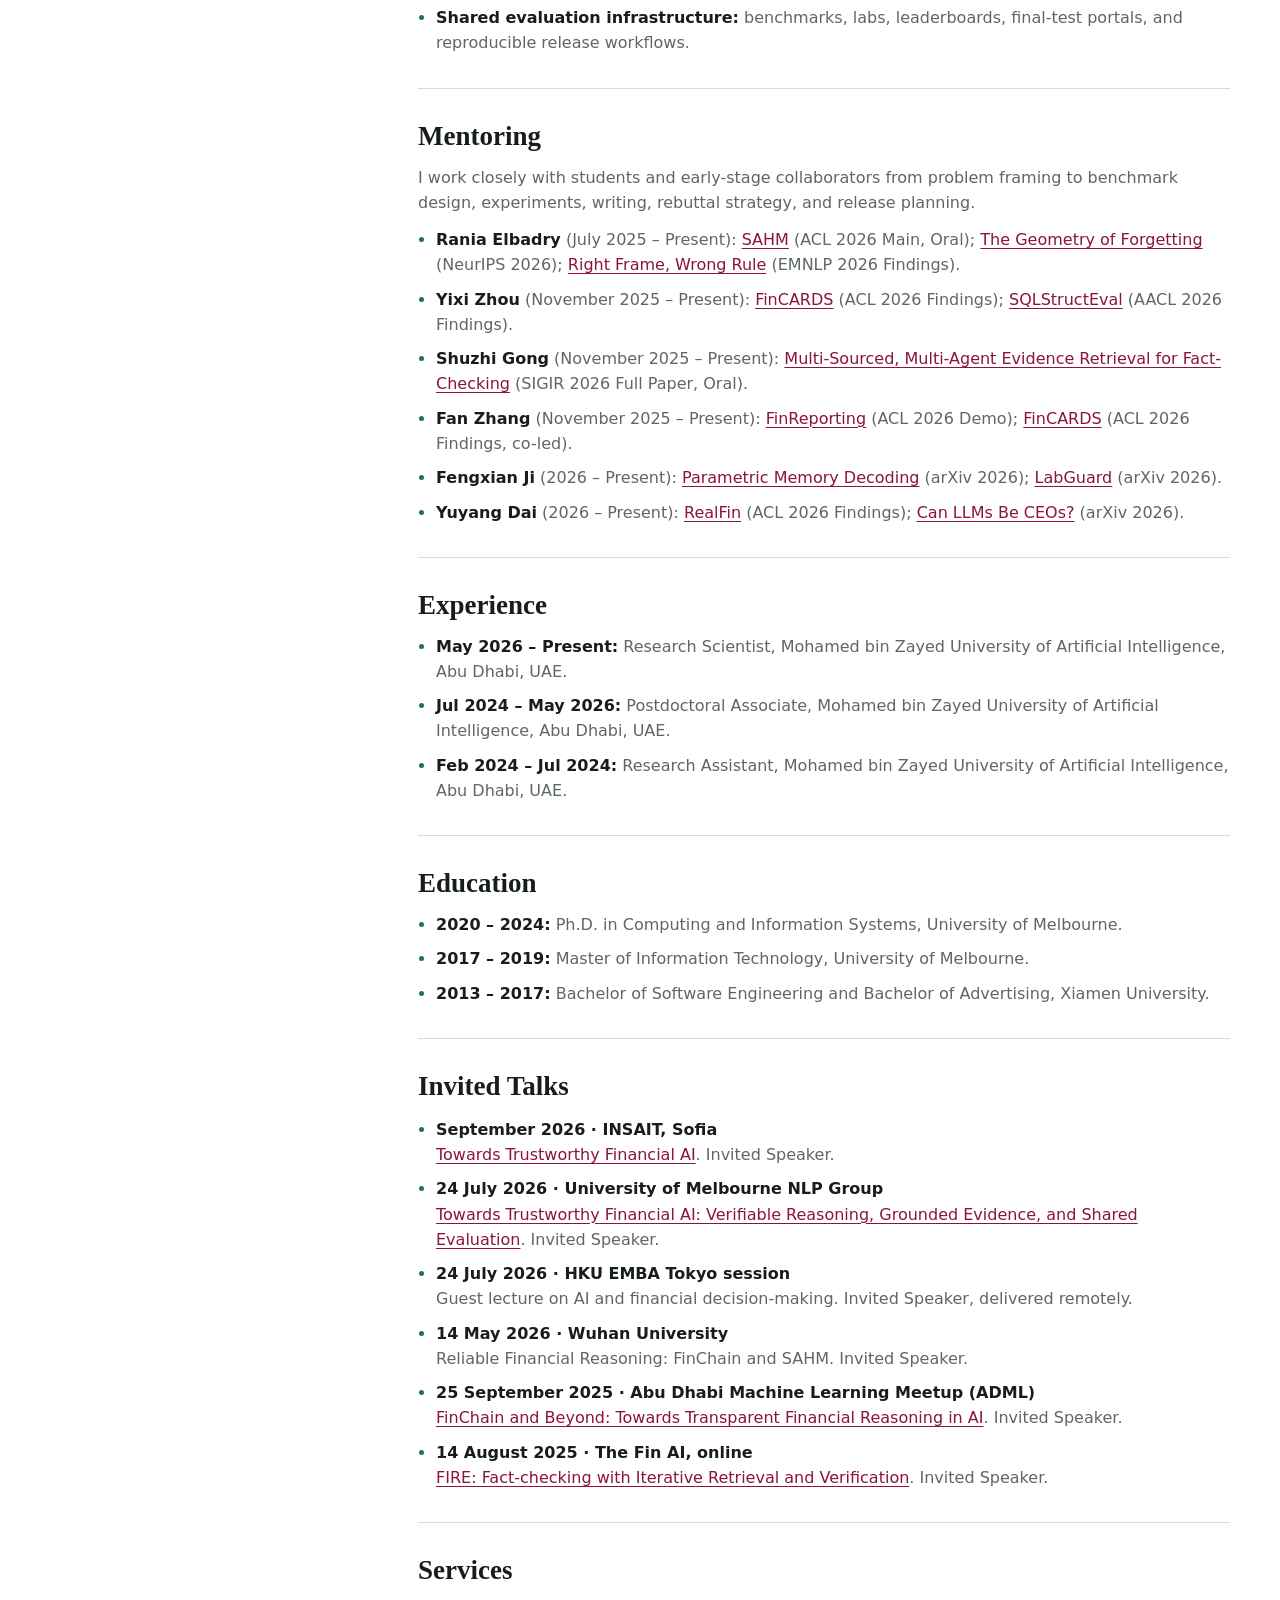
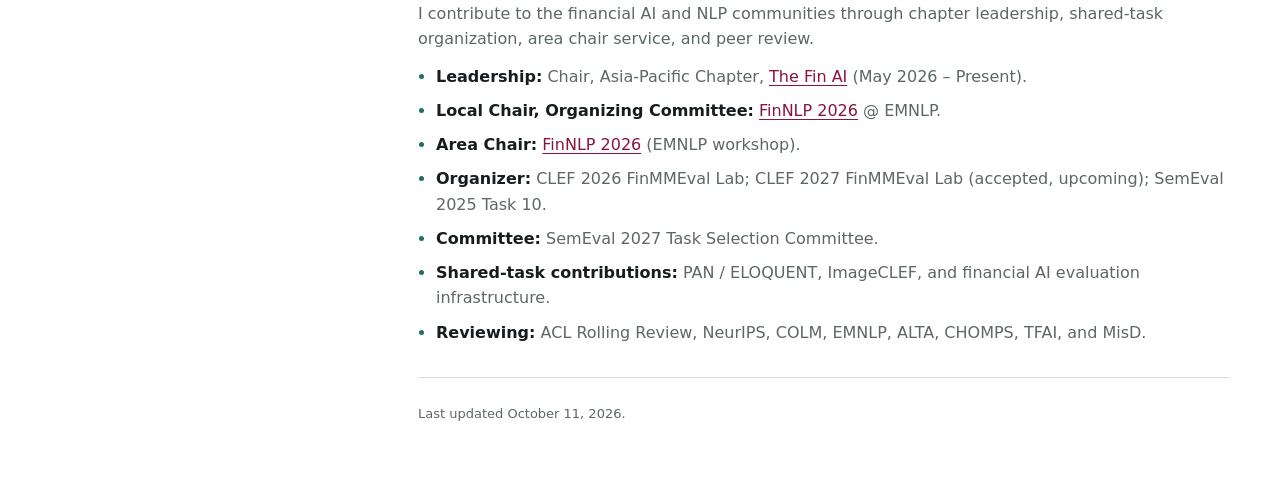
==== commit 495d317b: "docs: unify invited speaker labels across talk history" ====
--- a/index.html
+++ b/index.html
@@ -486,14 +486,14 @@
         </section>
 
         <section class="section compact-section" id="talks">
-          <div class="section-heading"><h2>Invited Talks and Research Seminars</h2></div>
+          <div class="section-heading"><h2>Invited Talks</h2></div>
           <ul class="plain-list">
-            <li><strong>September 2026 · INSAIT, Sofia</strong><br><a href="https://www.linkedin.com/posts/zhuohanxie_financialai-trustworthyai-llmevaluation-activity-7511375319455670273-tuQ9">Towards Trustworthy Financial AI</a>. <span>Invited research talk.</span></li>
-            <li><strong>24 July 2026 · University of Melbourne NLP Group</strong><br><a href="https://www.linkedin.com/posts/zhuohanxie_financialai-trustworthyai-financialnlp-activity-7486686085322956800-qgJy">Towards Trustworthy Financial AI: Verifiable Reasoning, Grounded Evidence, and Shared Evaluation</a>. <span>Invited research seminar.</span></li>
-            <li><strong>24 July 2026 · HKU EMBA Tokyo session</strong><br>Guest lecture on AI and financial decision-making. <span>Invited guest lecture, delivered remotely.</span></li>
-            <li><strong>14 May 2026 · Wuhan University</strong><br>Reliable Financial Reasoning: FinChain and SAHM. <span>Invited talk.</span></li>
-            <li><strong>25 September 2025 · Abu Dhabi Machine Learning Meetup (ADML)</strong><br><a href="https://www.adml.ai/2025/09/abu-dhabi-machine-learning-season-6-episode-1/">FinChain and Beyond: Towards Transparent Financial Reasoning in AI</a>. <span>Invited community talk.</span></li>
-            <li><strong>14 August 2025 · The Fin AI, online</strong><br><a href="https://www.youtube.com/watch?v=lAxYFB61k4Q">FIRE: Fact-checking with Iterative Retrieval and Verification</a>. <span>Invited talk.</span></li>
+            <li><strong>September 2026 · INSAIT, Sofia</strong><br><a href="https://www.linkedin.com/posts/zhuohanxie_financialai-trustworthyai-llmevaluation-activity-7511375319455670273-tuQ9">Towards Trustworthy Financial AI</a>. <span>Invited Speaker.</span></li>
+            <li><strong>24 July 2026 · University of Melbourne NLP Group</strong><br><a href="https://www.linkedin.com/posts/zhuohanxie_financialai-trustworthyai-financialnlp-activity-7486686085322956800-qgJy">Towards Trustworthy Financial AI: Verifiable Reasoning, Grounded Evidence, and Shared Evaluation</a>. <span>Invited Speaker.</span></li>
+            <li><strong>24 July 2026 · HKU EMBA Tokyo session</strong><br>Guest lecture on AI and financial decision-making. <span>Invited Speaker, delivered remotely.</span></li>
+            <li><strong>14 May 2026 · Wuhan University</strong><br>Reliable Financial Reasoning: FinChain and SAHM. <span>Invited Speaker.</span></li>
+            <li><strong>25 September 2025 · Abu Dhabi Machine Learning Meetup (ADML)</strong><br><a href="https://www.adml.ai/2025/09/abu-dhabi-machine-learning-season-6-episode-1/">FinChain and Beyond: Towards Transparent Financial Reasoning in AI</a>. <span>Invited Speaker.</span></li>
+            <li><strong>14 August 2025 · The Fin AI, online</strong><br><a href="https://www.youtube.com/watch?v=lAxYFB61k4Q">FIRE: Fact-checking with Iterative Retrieval and Verification</a>. <span>Invited Speaker.</span></li>
           </ul>
         </section>
 
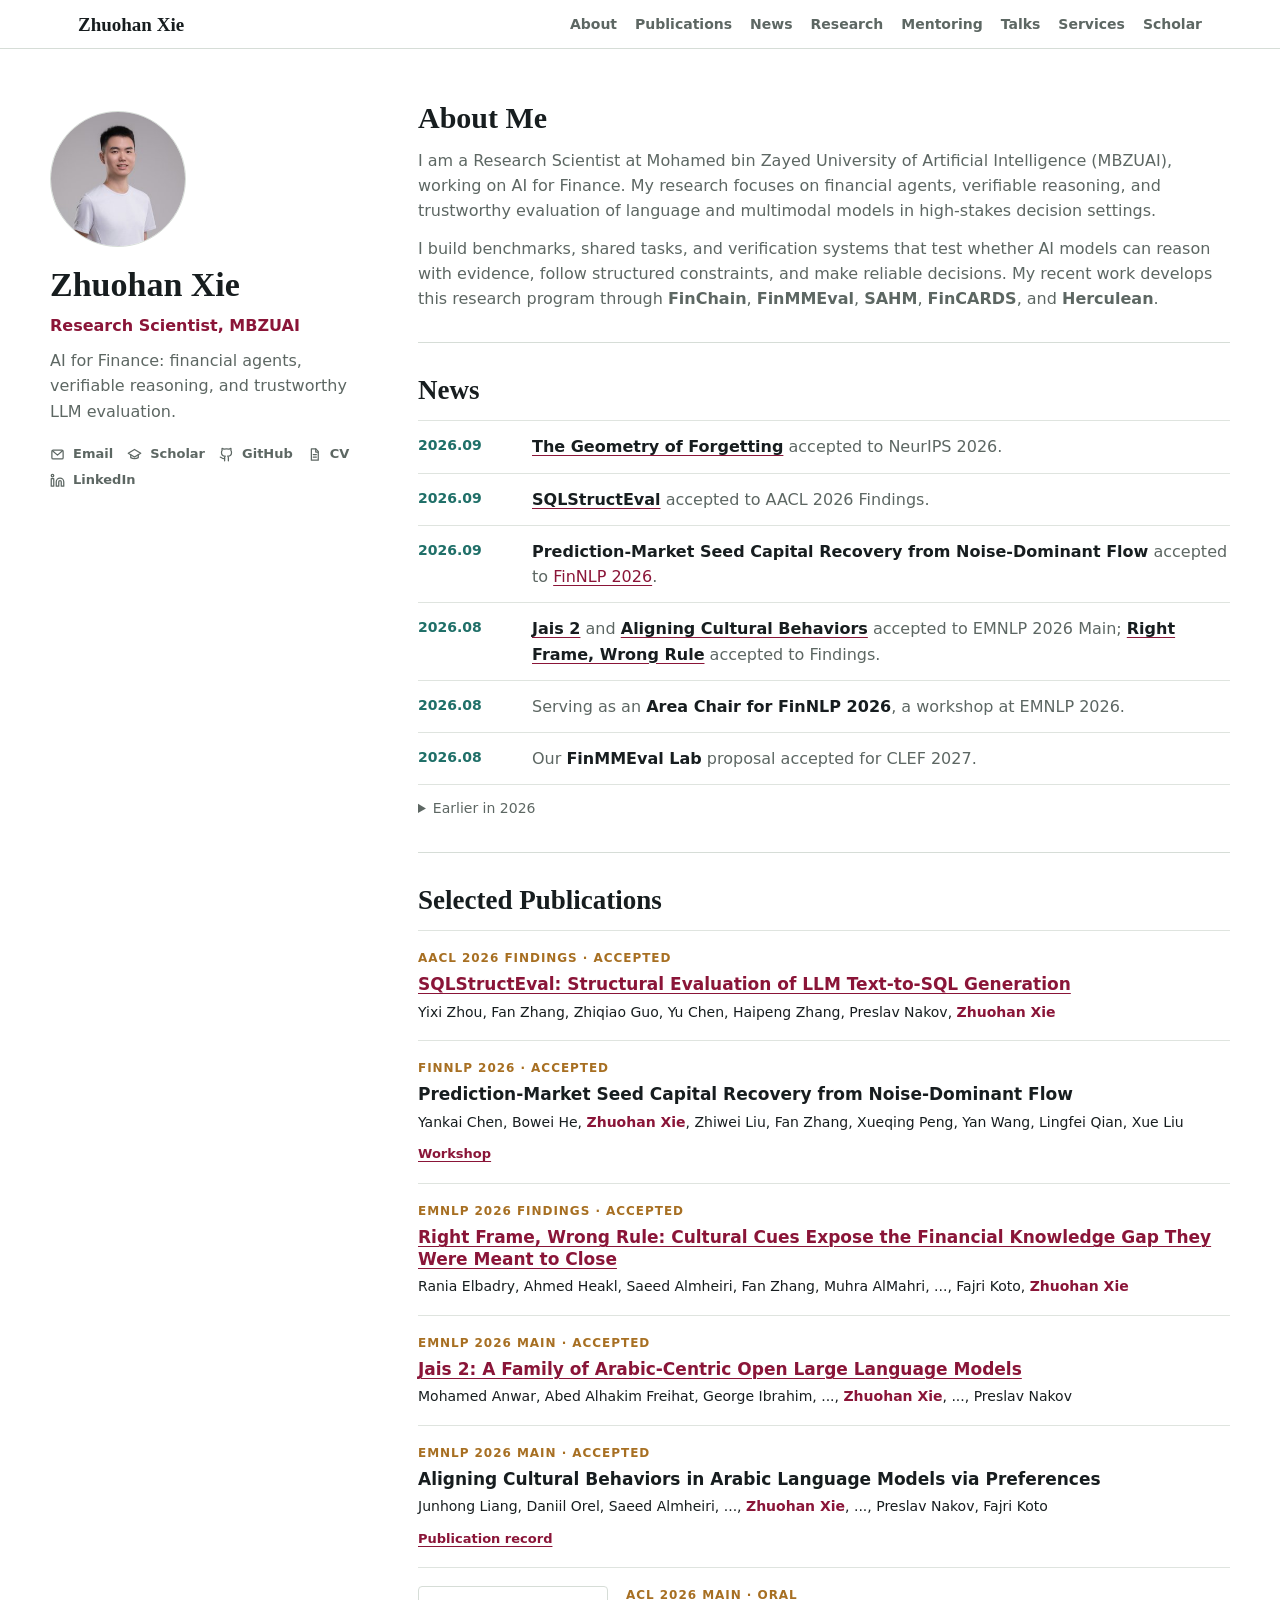
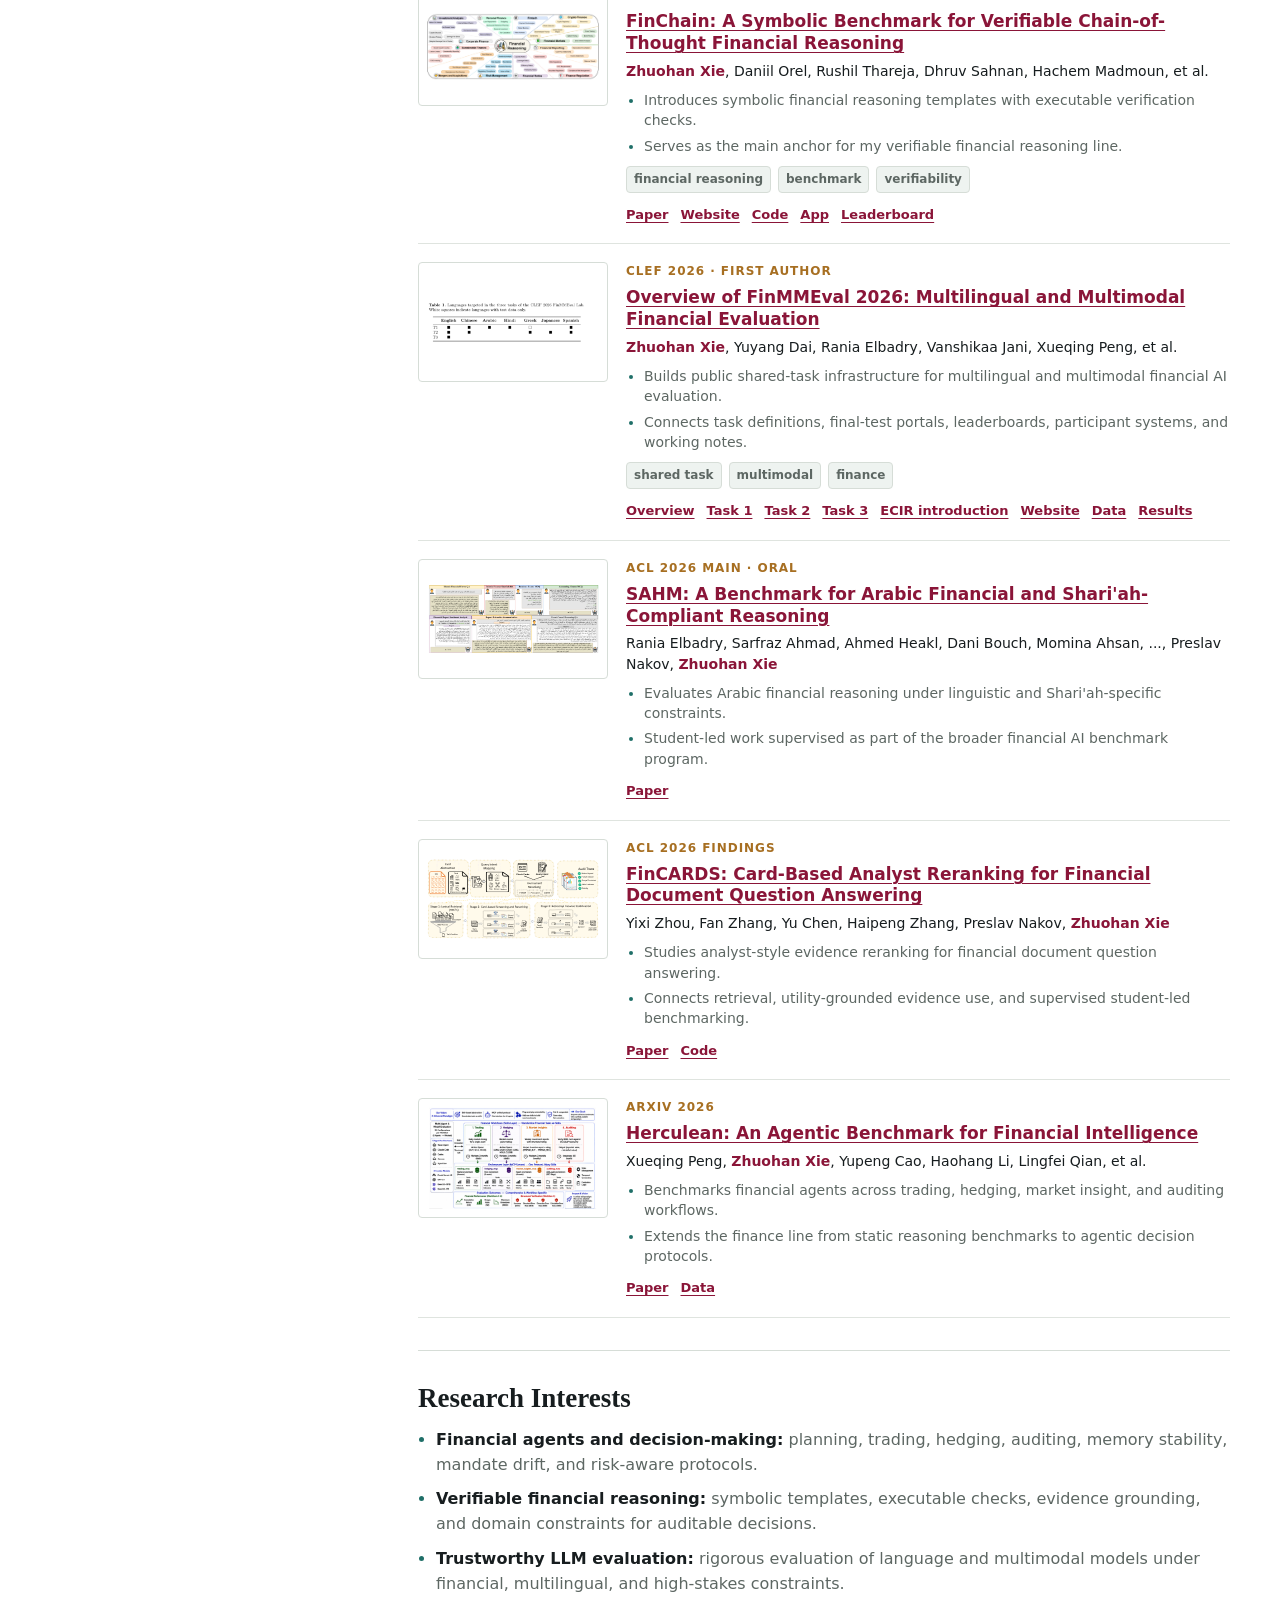
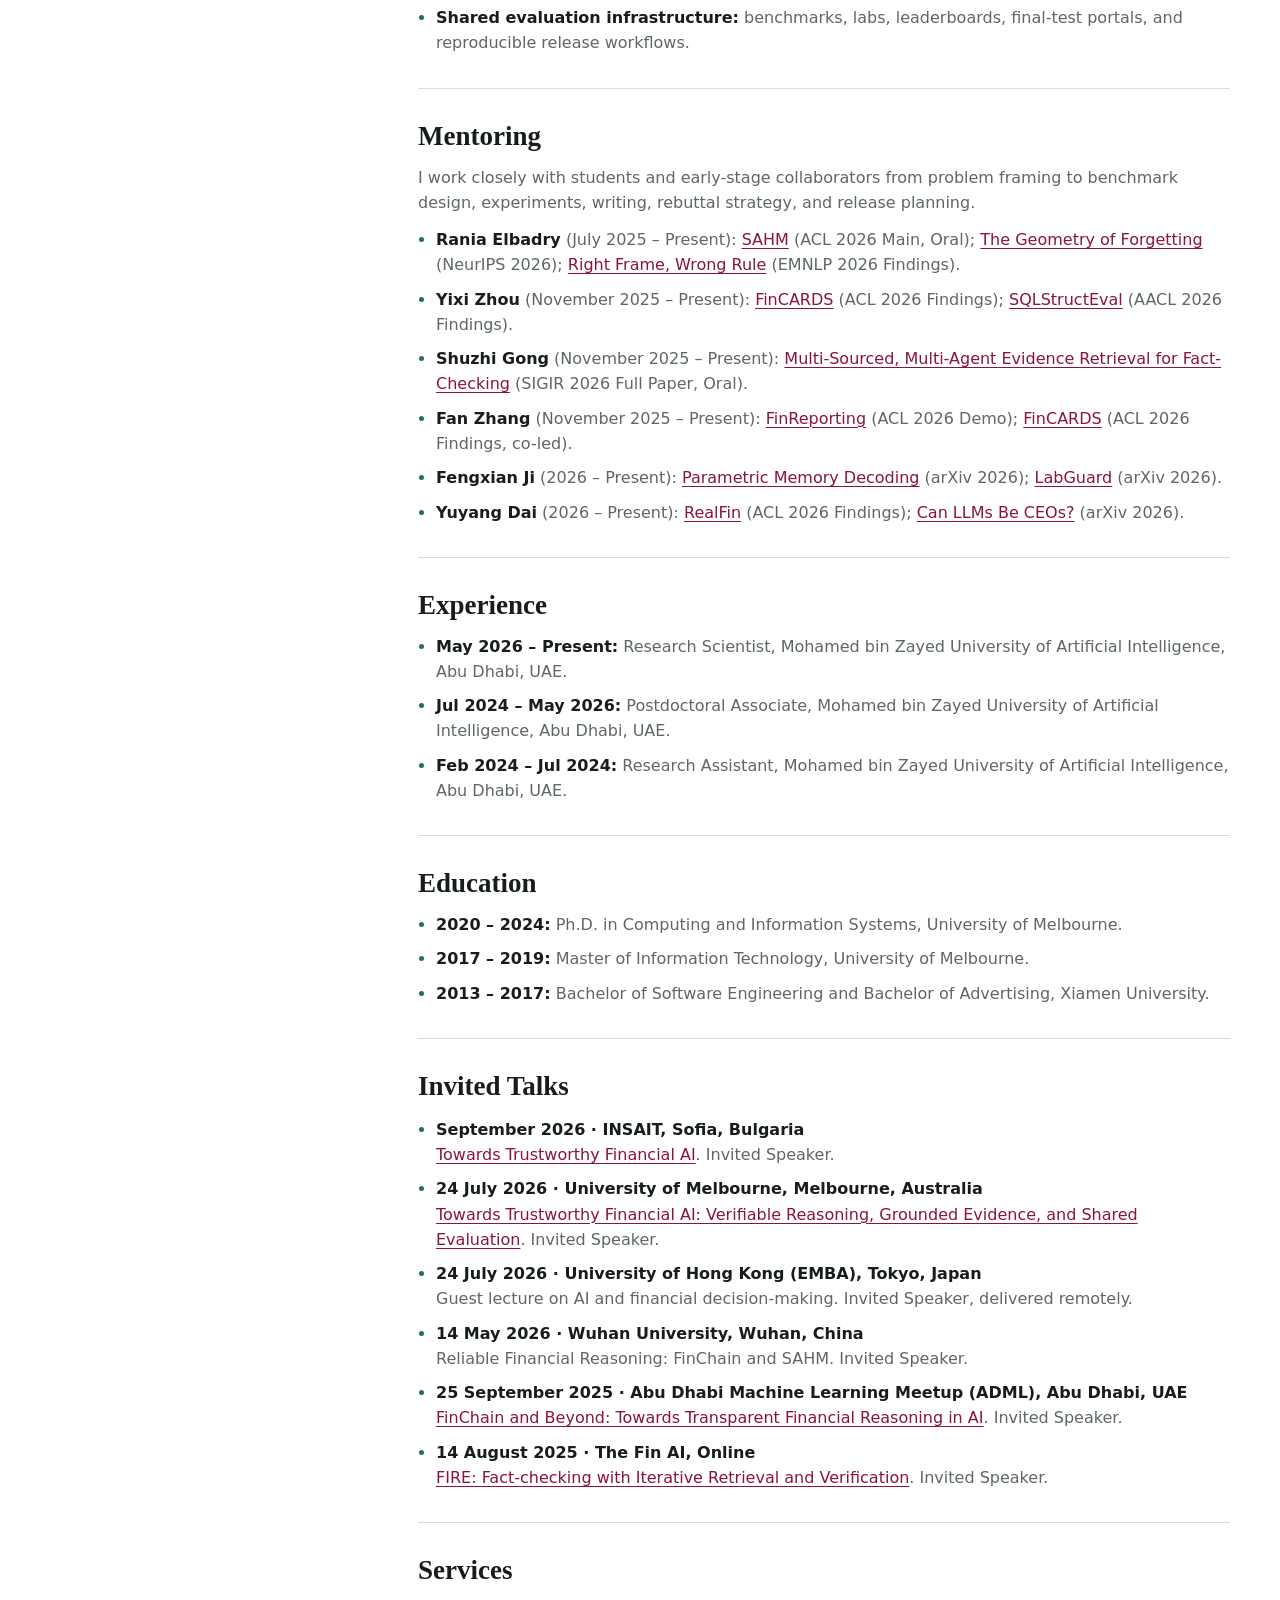
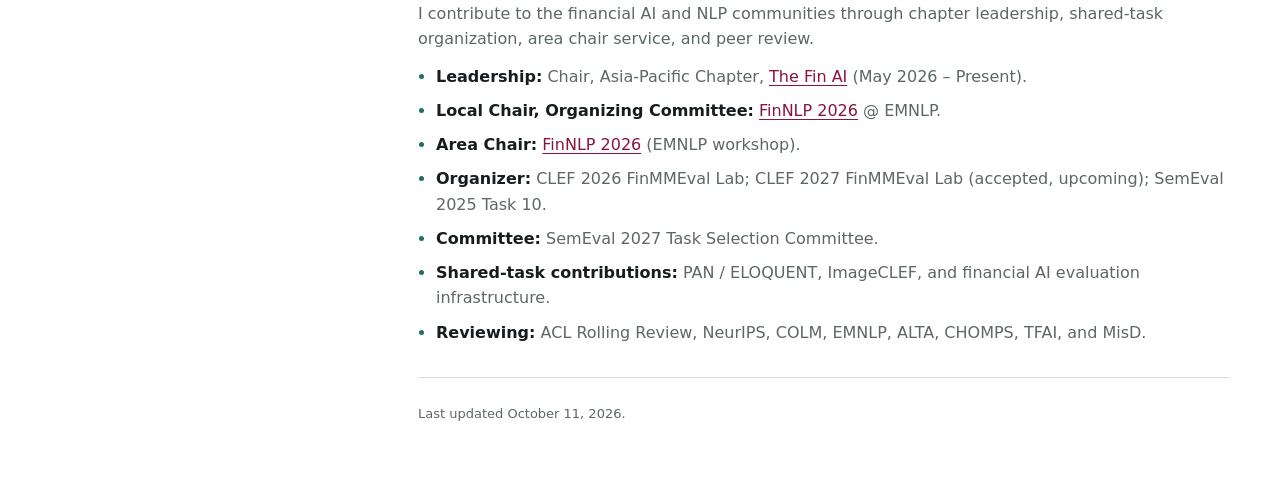
==== commit 1a902072: "docs: unify invited talk institutions and locations" ====
--- a/index.html
+++ b/index.html
@@ -488,12 +488,12 @@
         <section class="section compact-section" id="talks">
           <div class="section-heading"><h2>Invited Talks</h2></div>
           <ul class="plain-list">
-            <li><strong>September 2026 · INSAIT, Sofia</strong><br><a href="https://www.linkedin.com/posts/zhuohanxie_financialai-trustworthyai-llmevaluation-activity-7511375319455670273-tuQ9">Towards Trustworthy Financial AI</a>. <span>Invited Speaker.</span></li>
-            <li><strong>24 July 2026 · University of Melbourne NLP Group</strong><br><a href="https://www.linkedin.com/posts/zhuohanxie_financialai-trustworthyai-financialnlp-activity-7486686085322956800-qgJy">Towards Trustworthy Financial AI: Verifiable Reasoning, Grounded Evidence, and Shared Evaluation</a>. <span>Invited Speaker.</span></li>
-            <li><strong>24 July 2026 · HKU EMBA Tokyo session</strong><br>Guest lecture on AI and financial decision-making. <span>Invited Speaker, delivered remotely.</span></li>
-            <li><strong>14 May 2026 · Wuhan University</strong><br>Reliable Financial Reasoning: FinChain and SAHM. <span>Invited Speaker.</span></li>
-            <li><strong>25 September 2025 · Abu Dhabi Machine Learning Meetup (ADML)</strong><br><a href="https://www.adml.ai/2025/09/abu-dhabi-machine-learning-season-6-episode-1/">FinChain and Beyond: Towards Transparent Financial Reasoning in AI</a>. <span>Invited Speaker.</span></li>
-            <li><strong>14 August 2025 · The Fin AI, online</strong><br><a href="https://www.youtube.com/watch?v=lAxYFB61k4Q">FIRE: Fact-checking with Iterative Retrieval and Verification</a>. <span>Invited Speaker.</span></li>
+            <li><strong>September 2026 · INSAIT, Sofia, Bulgaria</strong><br><a href="https://www.linkedin.com/posts/zhuohanxie_financialai-trustworthyai-llmevaluation-activity-7511375319455670273-tuQ9">Towards Trustworthy Financial AI</a>. <span>Invited Speaker.</span></li>
+            <li><strong>24 July 2026 · University of Melbourne, Melbourne, Australia</strong><br><a href="https://www.linkedin.com/posts/zhuohanxie_financialai-trustworthyai-financialnlp-activity-7486686085322956800-qgJy">Towards Trustworthy Financial AI: Verifiable Reasoning, Grounded Evidence, and Shared Evaluation</a>. <span>Invited Speaker.</span></li>
+            <li><strong>24 July 2026 · University of Hong Kong (EMBA), Tokyo, Japan</strong><br>Guest lecture on AI and financial decision-making. <span>Invited Speaker, delivered remotely.</span></li>
+            <li><strong>14 May 2026 · Wuhan University, Wuhan, China</strong><br>Reliable Financial Reasoning: FinChain and SAHM. <span>Invited Speaker.</span></li>
+            <li><strong>25 September 2025 · Abu Dhabi Machine Learning Meetup (ADML), Abu Dhabi, UAE</strong><br><a href="https://www.adml.ai/2025/09/abu-dhabi-machine-learning-season-6-episode-1/">FinChain and Beyond: Towards Transparent Financial Reasoning in AI</a>. <span>Invited Speaker.</span></li>
+            <li><strong>14 August 2025 · The Fin AI, Online</strong><br><a href="https://www.youtube.com/watch?v=lAxYFB61k4Q">FIRE: Fact-checking with Iterative Retrieval and Verification</a>. <span>Invited Speaker.</span></li>
           </ul>
         </section>
 
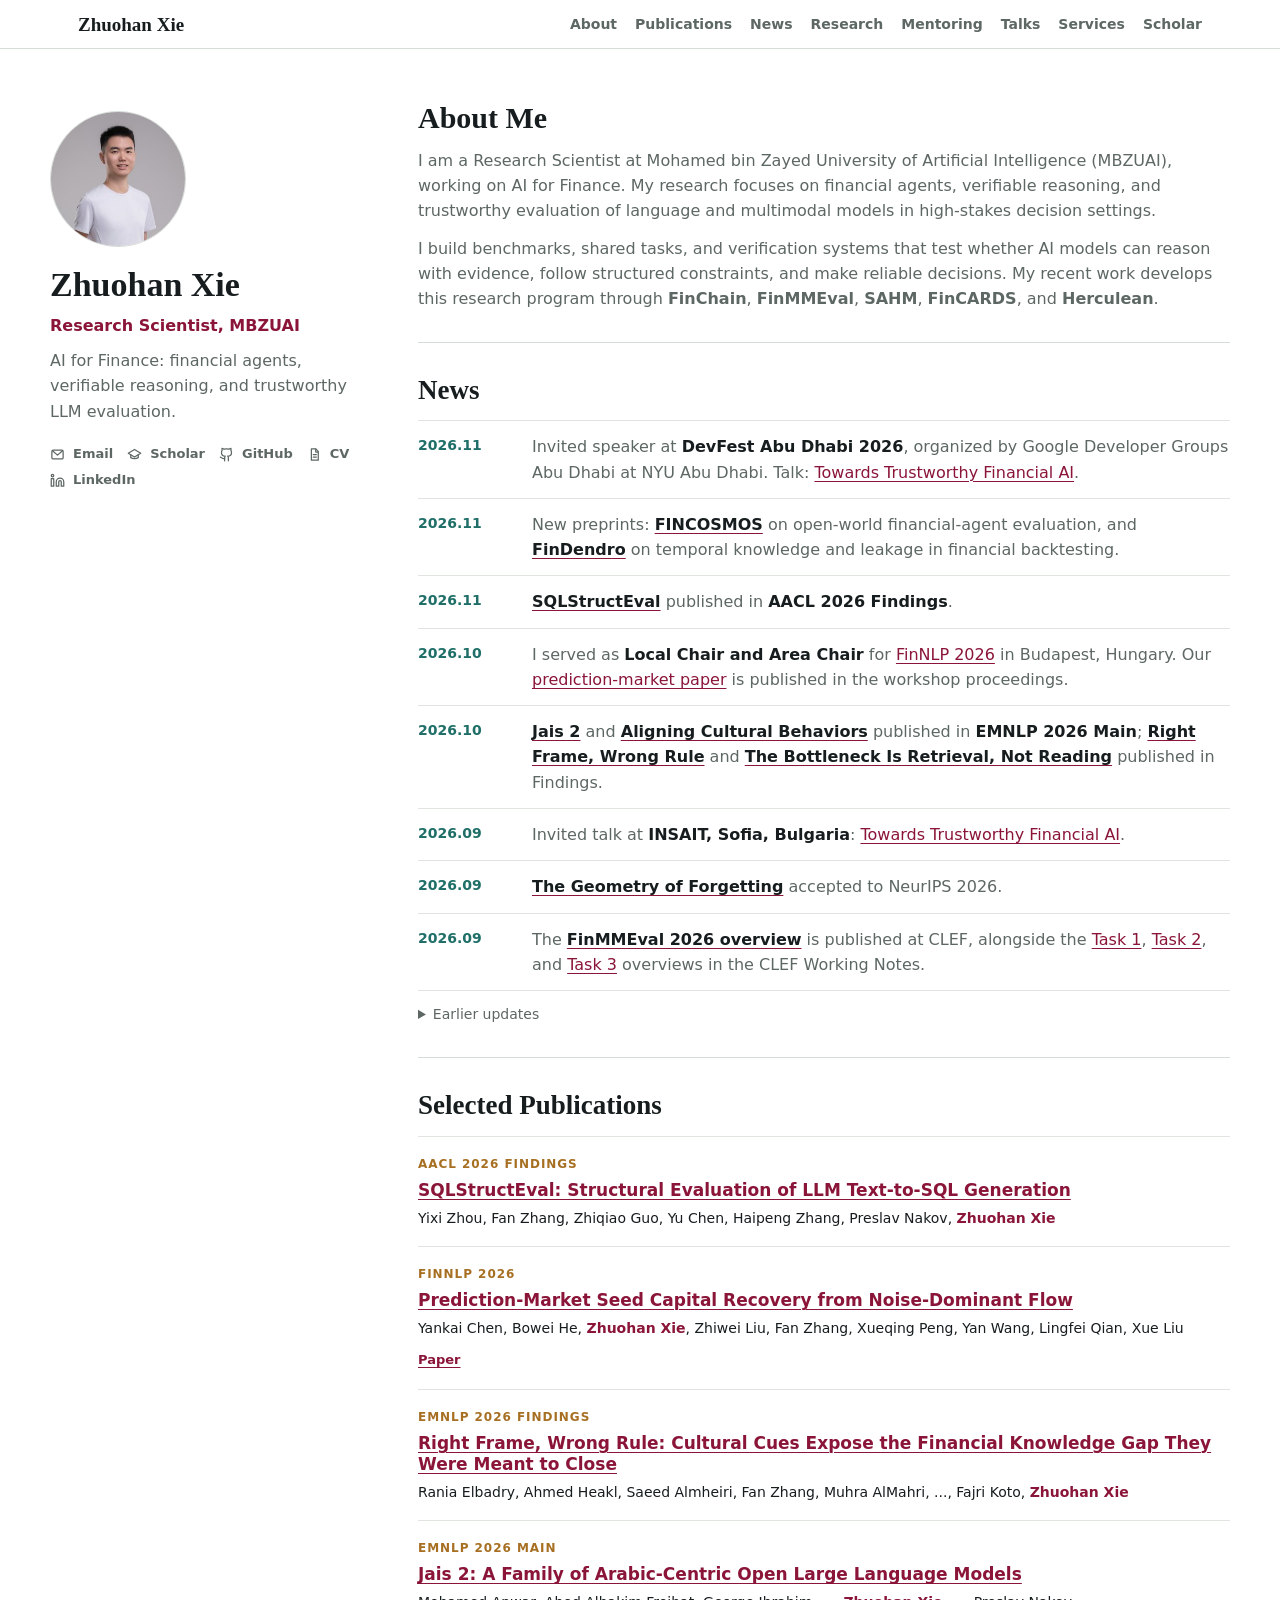
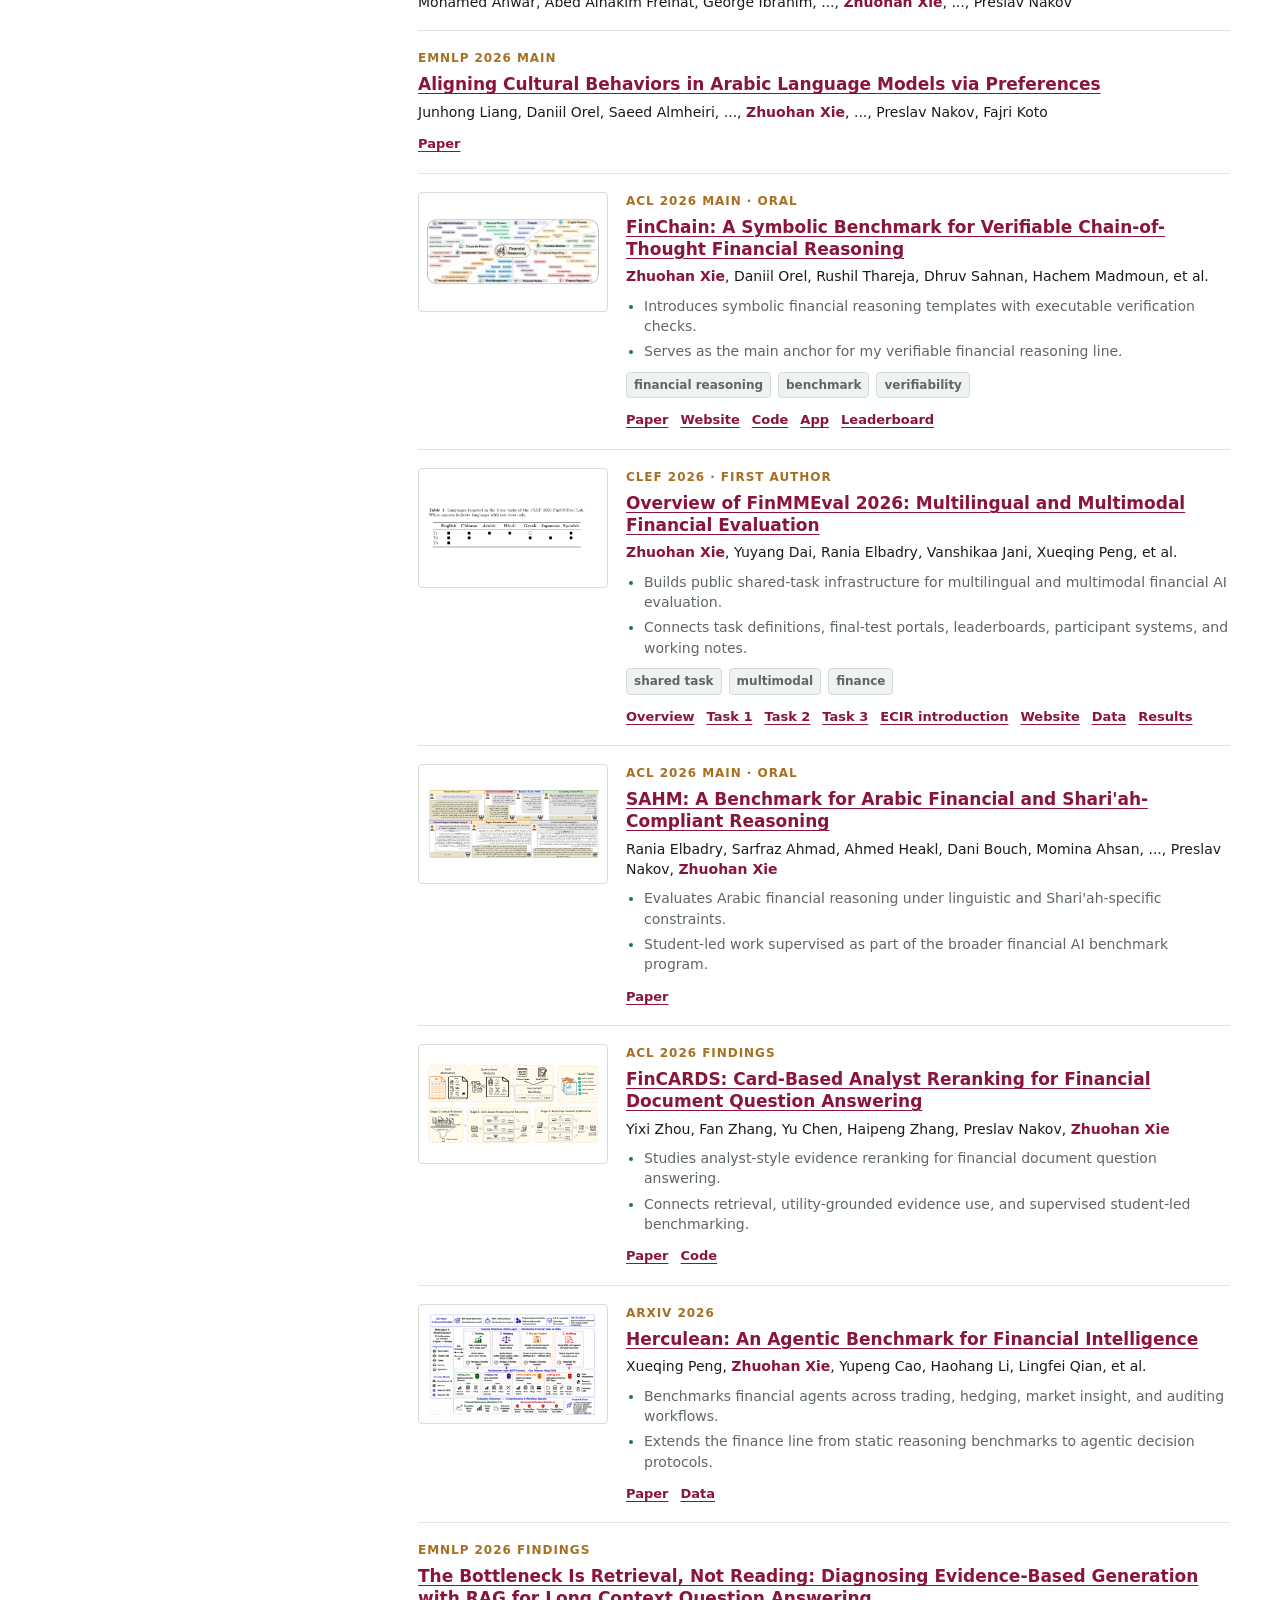
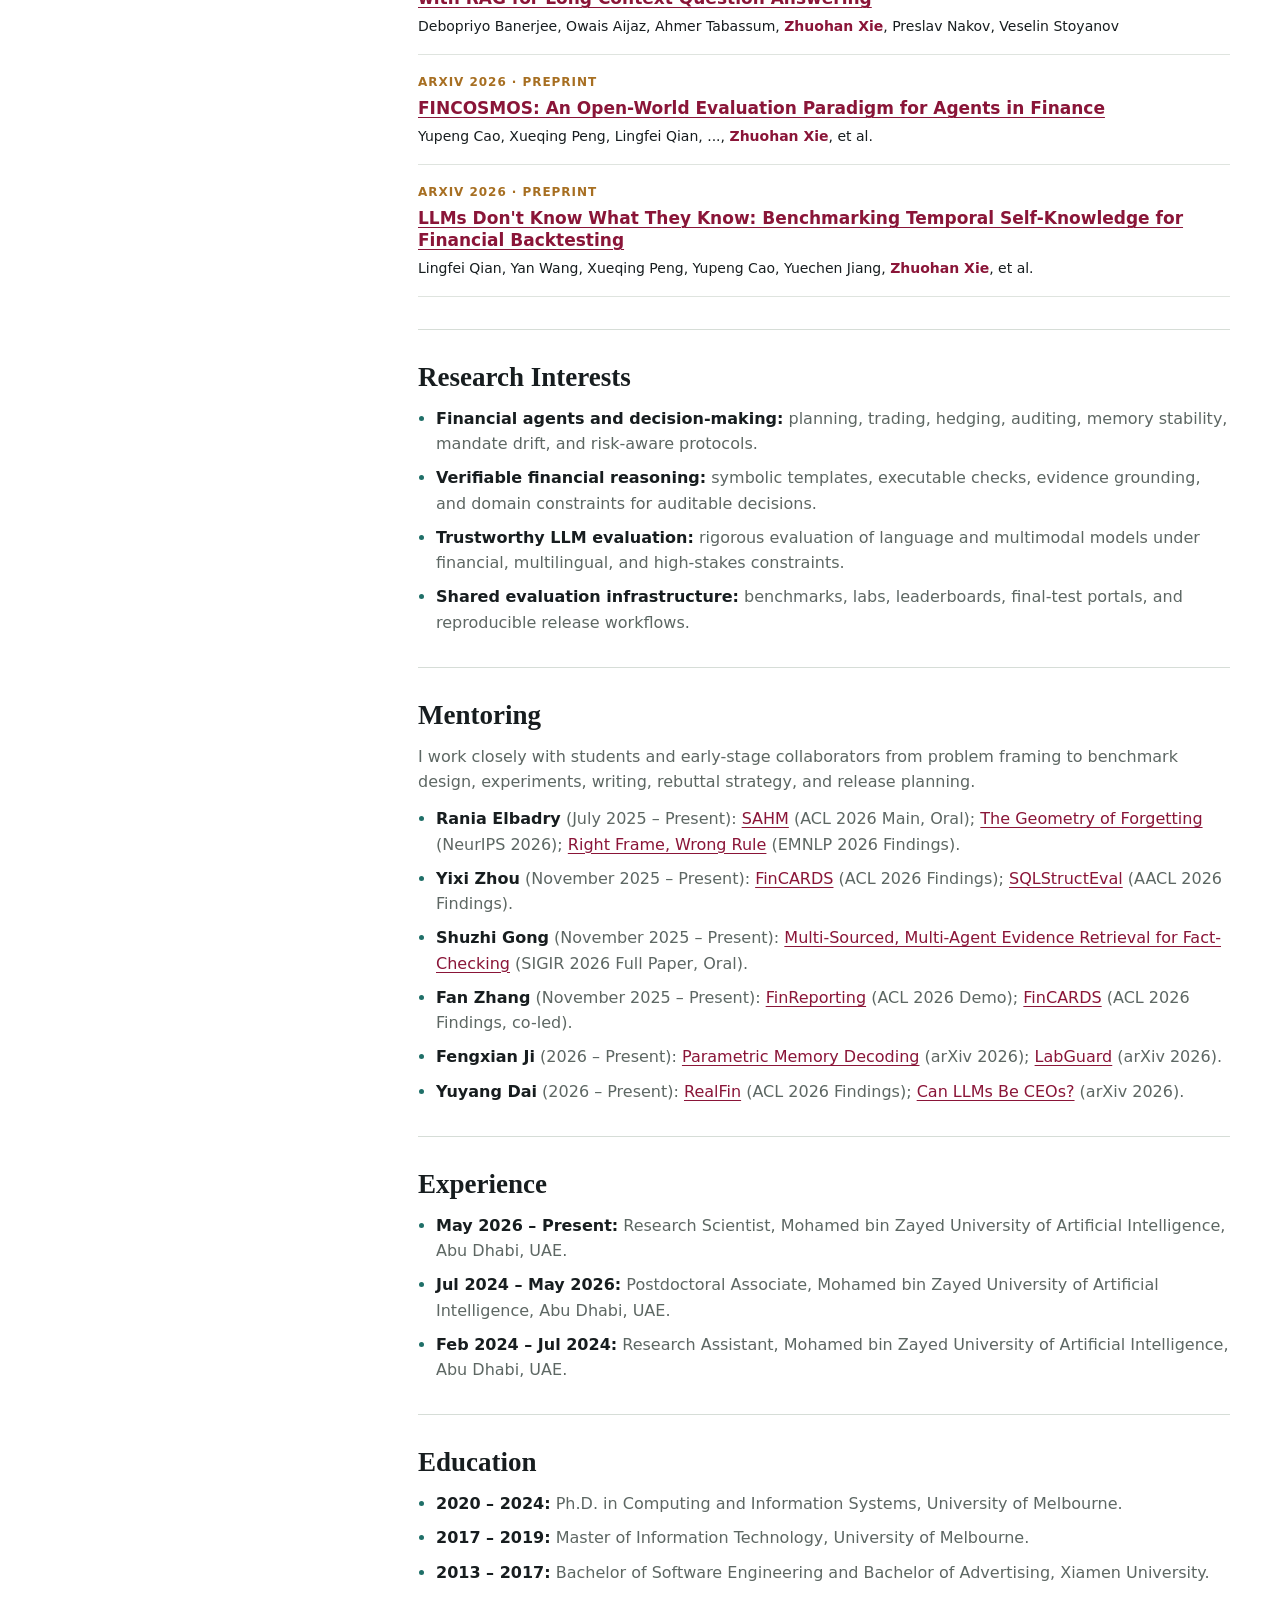
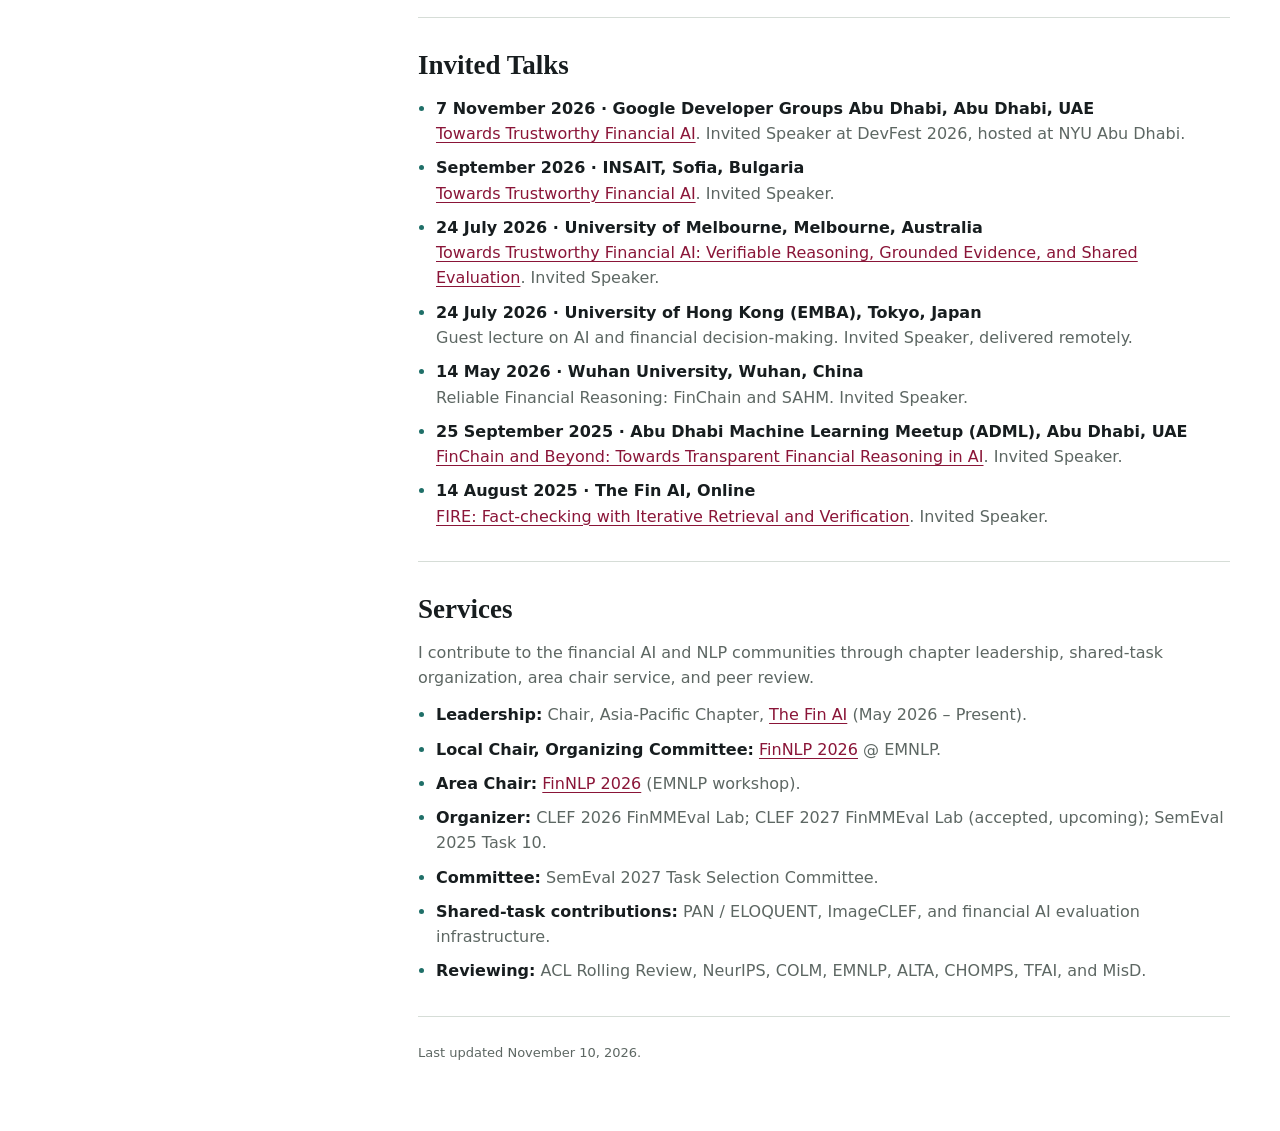
==== commit 31ad6045: "feat: refresh homepage news and add DevFest invited talk" ====
--- a/index.html
+++ b/index.html
@@ -15,7 +15,7 @@
     <link rel="icon" type="image/png" sizes="512x512" href="assets/favicon-512.png?v=20260601">
     <link rel="apple-touch-icon" sizes="180x180" href="assets/apple-touch-icon.png?v=20260601">
     <link rel="shortcut icon" href="favicon.ico?v=20260601">
-    <link rel="stylesheet" href="styles.css?v=20261011-talks">
+    <link rel="stylesheet" href="styles.css?v=20261110-news">
   </head>
   <body>
     <header class="topbar" aria-label="Site navigation">
@@ -137,20 +137,52 @@
           </div>
           <ul class="news-list">
             <li>
+              <time datetime="2026-11">2026.11</time>
+              <span>Invited speaker at <strong>DevFest Abu Dhabi 2026</strong>, organized by Google Developer Groups Abu Dhabi at NYU Abu Dhabi. Talk: <a href="https://www.linkedin.com/feed/update/urn:li:activity:7525454360995352576/">Towards Trustworthy Financial AI</a>.</span>
+            </li>
+            <li>
+              <time datetime="2026-11">2026.11</time>
+              <span>New preprints: <a href="https://arxiv.org/abs/2611.07464"><strong>FINCOSMOS</strong></a> on open-world financial-agent evaluation, and <a href="https://arxiv.org/abs/2611.06808"><strong>FinDendro</strong></a> on temporal knowledge and leakage in financial backtesting.</span>
+            </li>
+            <li>
+              <time datetime="2026-11">2026.11</time>
+              <span><a href="https://aclanthology.org/2026.findings-aacl.122/"><strong>SQLStructEval</strong></a> published in <strong>AACL 2026 Findings</strong>.</span>
+            </li>
+            <li>
+              <time datetime="2026-10">2026.10</time>
+              <span>I served as <strong>Local Chair and Area Chair</strong> for <a href="https://sigfintech.github.io/finnlp2026/">FinNLP 2026</a> in Budapest, Hungary. Our <a href="https://aclanthology.org/2026.finnlp-1.47/">prediction-market paper</a> is published in the workshop proceedings.</span>
+            </li>
+            <li>
+              <time datetime="2026-10">2026.10</time>
+              <span><a href="https://aclanthology.org/2026.emnlp-main.657/"><strong>Jais 2</strong></a> and <a href="https://aclanthology.org/2026.emnlp-main.339/"><strong>Aligning Cultural Behaviors</strong></a> published in <strong>EMNLP 2026 Main</strong>; <a href="https://aclanthology.org/2026.findings-emnlp.2110/"><strong>Right Frame, Wrong Rule</strong></a> and <a href="https://aclanthology.org/2026.findings-emnlp.2222/"><strong>The Bottleneck Is Retrieval, Not Reading</strong></a> published in Findings.</span>
+            </li>
+            <li>
+              <time datetime="2026-09">2026.09</time>
+              <span>Invited talk at <strong>INSAIT, Sofia, Bulgaria</strong>: <a href="https://www.linkedin.com/posts/zhuohanxie_financialai-trustworthyai-llmevaluation-activity-7511375319455670273-tuQ9">Towards Trustworthy Financial AI</a>.</span>
+            </li>
+            <li>
               <time datetime="2026-09">2026.09</time>
               <span><a href="https://openreview.net/forum?id=sZ9wFqGDVd"><strong>The Geometry of Forgetting</strong></a> accepted to NeurIPS 2026.</span>
             </li>
             <li>
               <time datetime="2026-09">2026.09</time>
-              <span><a href="https://arxiv.org/abs/2604.06736"><strong>SQLStructEval</strong></a> accepted to AACL 2026 Findings.</span>
-            </li>
+              <span>The <a href="https://link.springer.com/chapter/10.1007/978-3-032-39150-6_27"><strong>FinMMEval 2026 overview</strong></a> is published at CLEF, alongside the <a href="https://ceur-ws.org/Vol-4283/paper184.pdf">Task 1</a>, <a href="https://ceur-ws.org/Vol-4283/paper185.pdf">Task 2</a>, and <a href="https://ceur-ws.org/Vol-4283/paper186.pdf">Task 3</a> overviews in the CLEF Working Notes.</span>
+            </li>
+          </ul>
+          <details class="news-archive">
+            <summary>Earlier updates</summary>
+            <ul class="news-list">
             <li>
               <time datetime="2026-09">2026.09</time>
-              <span><strong>Prediction-Market Seed Capital Recovery from Noise-Dominant Flow</strong> accepted to <a href="https://sigfintech.github.io/finnlp2026/">FinNLP 2026</a>.</span>
+              <span><a href="https://aclanthology.org/2026.findings-aacl.122/"><strong>SQLStructEval</strong></a> accepted to AACL 2026 Findings.</span>
+            </li>
+            <li>
+              <time datetime="2026-09">2026.09</time>
+              <span><a href="https://aclanthology.org/2026.finnlp-1.47/"><strong>Prediction-Market Seed Capital Recovery from Noise-Dominant Flow</strong></a> accepted to FinNLP 2026.</span>
             </li>
             <li>
               <time datetime="2026-08">2026.08</time>
-              <span><a href="https://arxiv.org/abs/2608.13580"><strong>Jais 2</strong></a> and <a href="https://www.fajrikoto.com/publications"><strong>Aligning Cultural Behaviors</strong></a> accepted to EMNLP 2026 Main; <a href="https://arxiv.org/abs/2609.00999"><strong>Right Frame, Wrong Rule</strong></a> accepted to Findings.</span>
+              <span><a href="https://aclanthology.org/2026.emnlp-main.657/"><strong>Jais 2</strong></a> and <a href="https://aclanthology.org/2026.emnlp-main.339/"><strong>Aligning Cultural Behaviors</strong></a> accepted to EMNLP 2026 Main; <a href="https://aclanthology.org/2026.findings-emnlp.2110/"><strong>Right Frame, Wrong Rule</strong></a> accepted to Findings.</span>
             </li>
             <li>
               <time datetime="2026-08">2026.08</time>
@@ -160,10 +192,6 @@
               <time datetime="2026-08">2026.08</time>
               <span>Our <strong>FinMMEval Lab</strong> proposal accepted for CLEF 2027.</span>
             </li>
-          </ul>
-          <details class="news-archive">
-            <summary>Earlier in 2026</summary>
-            <ul class="news-list">
             <li>
               <time datetime="2026-05">2026.05</time>
               <span><strong>FinChain</strong> and <strong>SAHM</strong> accepted to ACL 2026 Main as oral presentations.</span>
@@ -200,39 +228,39 @@
           <div class="project-grid">
             <article class="project-card text-publication">
               <div>
-                <p class="project-kicker">AACL 2026 Findings · Accepted</p>
-                <h3><a href="https://arxiv.org/abs/2604.06736">SQLStructEval: Structural Evaluation of LLM Text-to-SQL Generation</a></h3>
+                <p class="project-kicker">AACL 2026 Findings</p>
+                <h3><a href="https://aclanthology.org/2026.findings-aacl.122/">SQLStructEval: Structural Evaluation of LLM Text-to-SQL Generation</a></h3>
                 <p class="authors">Yixi Zhou, Fan Zhang, Zhiqiao Guo, Yu Chen, Haipeng Zhang, Preslav Nakov, <strong>Zhuohan Xie</strong></p>
               </div>
             </article>
             <article class="project-card text-publication">
               <div>
-                <p class="project-kicker">FinNLP 2026 · Accepted</p>
-                <h3>Prediction-Market Seed Capital Recovery from Noise-Dominant Flow</h3>
+                <p class="project-kicker">FinNLP 2026</p>
+                <h3><a href="https://aclanthology.org/2026.finnlp-1.47/">Prediction-Market Seed Capital Recovery from Noise-Dominant Flow</a></h3>
                 <p class="authors">Yankai Chen, Bowei He, <strong>Zhuohan Xie</strong>, Zhiwei Liu, Fan Zhang, Xueqing Peng, Yan Wang, Lingfei Qian, Xue Liu</p>
-                <div class="project-links"><a href="https://sigfintech.github.io/finnlp2026/">Workshop</a></div>
+                <div class="project-links"><a href="https://aclanthology.org/2026.finnlp-1.47/">Paper</a></div>
               </div>
             </article>
             <article class="project-card text-publication">
               <div>
-                <p class="project-kicker">EMNLP 2026 Findings · Accepted</p>
-                <h3><a href="https://arxiv.org/abs/2609.00999">Right Frame, Wrong Rule: Cultural Cues Expose the Financial Knowledge Gap They Were Meant to Close</a></h3>
+                <p class="project-kicker">EMNLP 2026 Findings</p>
+                <h3><a href="https://aclanthology.org/2026.findings-emnlp.2110/">Right Frame, Wrong Rule: Cultural Cues Expose the Financial Knowledge Gap They Were Meant to Close</a></h3>
                 <p class="authors">Rania Elbadry, Ahmed Heakl, Saeed Almheiri, Fan Zhang, Muhra AlMahri, ..., Fajri Koto, <strong>Zhuohan Xie</strong></p>
               </div>
             </article>
             <article class="project-card text-publication">
               <div>
-                <p class="project-kicker">EMNLP 2026 Main · Accepted</p>
-                <h3><a href="https://arxiv.org/abs/2608.13580">Jais 2: A Family of Arabic-Centric Open Large Language Models</a></h3>
+                <p class="project-kicker">EMNLP 2026 Main</p>
+                <h3><a href="https://aclanthology.org/2026.emnlp-main.657/">Jais 2: A Family of Arabic-Centric Open Large Language Models</a></h3>
                 <p class="authors">Mohamed Anwar, Abed Alhakim Freihat, George Ibrahim, ..., <strong>Zhuohan Xie</strong>, ..., Preslav Nakov</p>
               </div>
             </article>
             <article class="project-card text-publication">
               <div>
-                <p class="project-kicker">EMNLP 2026 Main · Accepted</p>
-                <h3>Aligning Cultural Behaviors in Arabic Language Models via Preferences</h3>
+                <p class="project-kicker">EMNLP 2026 Main</p>
+                <h3><a href="https://aclanthology.org/2026.emnlp-main.339/">Aligning Cultural Behaviors in Arabic Language Models via Preferences</a></h3>
                 <p class="authors">Junhong Liang, Daniil Orel, Saeed Almheiri, ..., <strong>Zhuohan Xie</strong>, ..., Preslav Nakov, Fajri Koto</p>
-                <div class="project-links"><a href="https://www.fajrikoto.com/publications">Publication record</a></div>
+                <div class="project-links"><a href="https://aclanthology.org/2026.emnlp-main.339/">Paper</a></div>
               </div>
             </article>
             <article class="project-card featured-project">
@@ -264,7 +292,7 @@
               <img src="assets/paper-figures/finmmeval-task-matrix.png" alt="FinMMEval multilingual task matrix" loading="lazy">
               <div>
                 <p class="project-kicker">CLEF 2026 · First author</p>
-                <h3><a href="https://scholar.google.com/citations?view_op=view_citation&amp;user=W9mk-R4AAAAJ&amp;citation_for_view=W9mk-R4AAAAJ:bFI3QPDXJZMC">Overview of FinMMEval 2026: Multilingual and Multimodal Financial Evaluation</a></h3>
+                <h3><a href="https://link.springer.com/chapter/10.1007/978-3-032-39150-6_27">Overview of FinMMEval 2026: Multilingual and Multimodal Financial Evaluation</a></h3>
                 <p class="authors"><strong>Zhuohan Xie</strong>, Yuyang Dai, Rania Elbadry, Vanshikaa Jani, Xueqing Peng, et al.</p>
                 <ul class="contribution-list">
                   <li>Builds public shared-task infrastructure for multilingual and multimodal financial AI evaluation.</li>
@@ -276,10 +304,10 @@
                   <span>finance</span>
                 </div>
                 <div class="project-links">
-                  <a href="https://scholar.google.com/citations?view_op=view_citation&amp;user=W9mk-R4AAAAJ&amp;citation_for_view=W9mk-R4AAAAJ:bFI3QPDXJZMC">Overview</a>
-                  <a href="https://arxiv.org/abs/2607.19856">Task 1</a>
-                  <a href="https://arxiv.org/abs/2607.19867">Task 2</a>
-                  <a href="https://clef-staging.pages.dev/paper186.pdf">Task 3</a>
+                  <a href="https://link.springer.com/chapter/10.1007/978-3-032-39150-6_27">Overview</a>
+                  <a href="https://ceur-ws.org/Vol-4283/paper184.pdf">Task 1</a>
+                  <a href="https://ceur-ws.org/Vol-4283/paper185.pdf">Task 2</a>
+                  <a href="https://ceur-ws.org/Vol-4283/paper186.pdf">Task 3</a>
                   <a href="https://arxiv.org/abs/2602.10886">ECIR introduction</a>
                   <a href="https://mbzuai-nlp.github.io/CLEF-2026-FinMMEval-Lab/">Website</a>
                   <a href="https://huggingface.co/collections/MBZUAI/finmmeval-lab-clef2026">Data</a>
@@ -335,6 +363,27 @@
                   <a href="https://arxiv.org/abs/2605.14355">Paper</a>
                   <a href="https://huggingface.co/datasets/TheFinAI/Herculean">Data</a>
                 </div>
+              </div>
+            </article>
+            <article class="project-card text-publication" id="paper-bottleneck">
+              <div>
+                <p class="project-kicker">EMNLP 2026 Findings</p>
+                <h3><a href="https://aclanthology.org/2026.findings-emnlp.2222/">The Bottleneck Is Retrieval, Not Reading: Diagnosing Evidence-Based Generation with RAG for Long Context Question Answering</a></h3>
+                <p class="authors">Debopriyo Banerjee, Owais Aijaz, Ahmer Tabassum, <strong>Zhuohan Xie</strong>, Preslav Nakov, Veselin Stoyanov</p>
+              </div>
+            </article>
+            <article class="project-card text-publication" id="paper-fincosmos">
+              <div>
+                <p class="project-kicker">arXiv 2026 · Preprint</p>
+                <h3><a href="https://arxiv.org/abs/2611.07464">FINCOSMOS: An Open-World Evaluation Paradigm for Agents in Finance</a></h3>
+                <p class="authors">Yupeng Cao, Xueqing Peng, Lingfei Qian, ..., <strong>Zhuohan Xie</strong>, et al.</p>
+              </div>
+            </article>
+            <article class="project-card text-publication" id="paper-findendro">
+              <div>
+                <p class="project-kicker">arXiv 2026 · Preprint</p>
+                <h3><a href="https://arxiv.org/abs/2611.06808">LLMs Don't Know What They Know: Benchmarking Temporal Self-Knowledge for Financial Backtesting</a></h3>
+                <p class="authors">Lingfei Qian, Yan Wang, Xueqing Peng, Yupeng Cao, Yuechen Jiang, <strong>Zhuohan Xie</strong>, et al.</p>
               </div>
             </article>
           </div>
@@ -488,6 +537,7 @@
         <section class="section compact-section" id="talks">
           <div class="section-heading"><h2>Invited Talks</h2></div>
           <ul class="plain-list">
+            <li><strong>7 November 2026 · Google Developer Groups Abu Dhabi, Abu Dhabi, UAE</strong><br><a href="https://www.linkedin.com/feed/update/urn:li:activity:7525454360995352576/">Towards Trustworthy Financial AI</a>. <span>Invited Speaker at DevFest 2026, hosted at NYU Abu Dhabi.</span></li>
             <li><strong>September 2026 · INSAIT, Sofia, Bulgaria</strong><br><a href="https://www.linkedin.com/posts/zhuohanxie_financialai-trustworthyai-llmevaluation-activity-7511375319455670273-tuQ9">Towards Trustworthy Financial AI</a>. <span>Invited Speaker.</span></li>
             <li><strong>24 July 2026 · University of Melbourne, Melbourne, Australia</strong><br><a href="https://www.linkedin.com/posts/zhuohanxie_financialai-trustworthyai-financialnlp-activity-7486686085322956800-qgJy">Towards Trustworthy Financial AI: Verifiable Reasoning, Grounded Evidence, and Shared Evaluation</a>. <span>Invited Speaker.</span></li>
             <li><strong>24 July 2026 · University of Hong Kong (EMBA), Tokyo, Japan</strong><br>Guest lecture on AI and financial decision-making. <span>Invited Speaker, delivered remotely.</span></li>
@@ -517,7 +567,7 @@
         </section>
 
         <footer class="footer">
-          <p>Last updated October 11, 2026.</p>
+          <p>Last updated November 10, 2026.</p>
         </footer>
       </main>
     </div>
--- a/styles.css
+++ b/styles.css
@@ -219,6 +219,7 @@
 
 #news {
   order: 2;
+  scroll-margin-top: 64px;
 }
 
 #projects {
@@ -573,6 +574,10 @@
   border-top: 1px solid rgba(214, 221, 215, 0.78);
 }
 
+.project-card[id] {
+  scroll-margin-top: 64px;
+}
+
 .project-card,
 .project-card.featured-project {
   display: grid;
